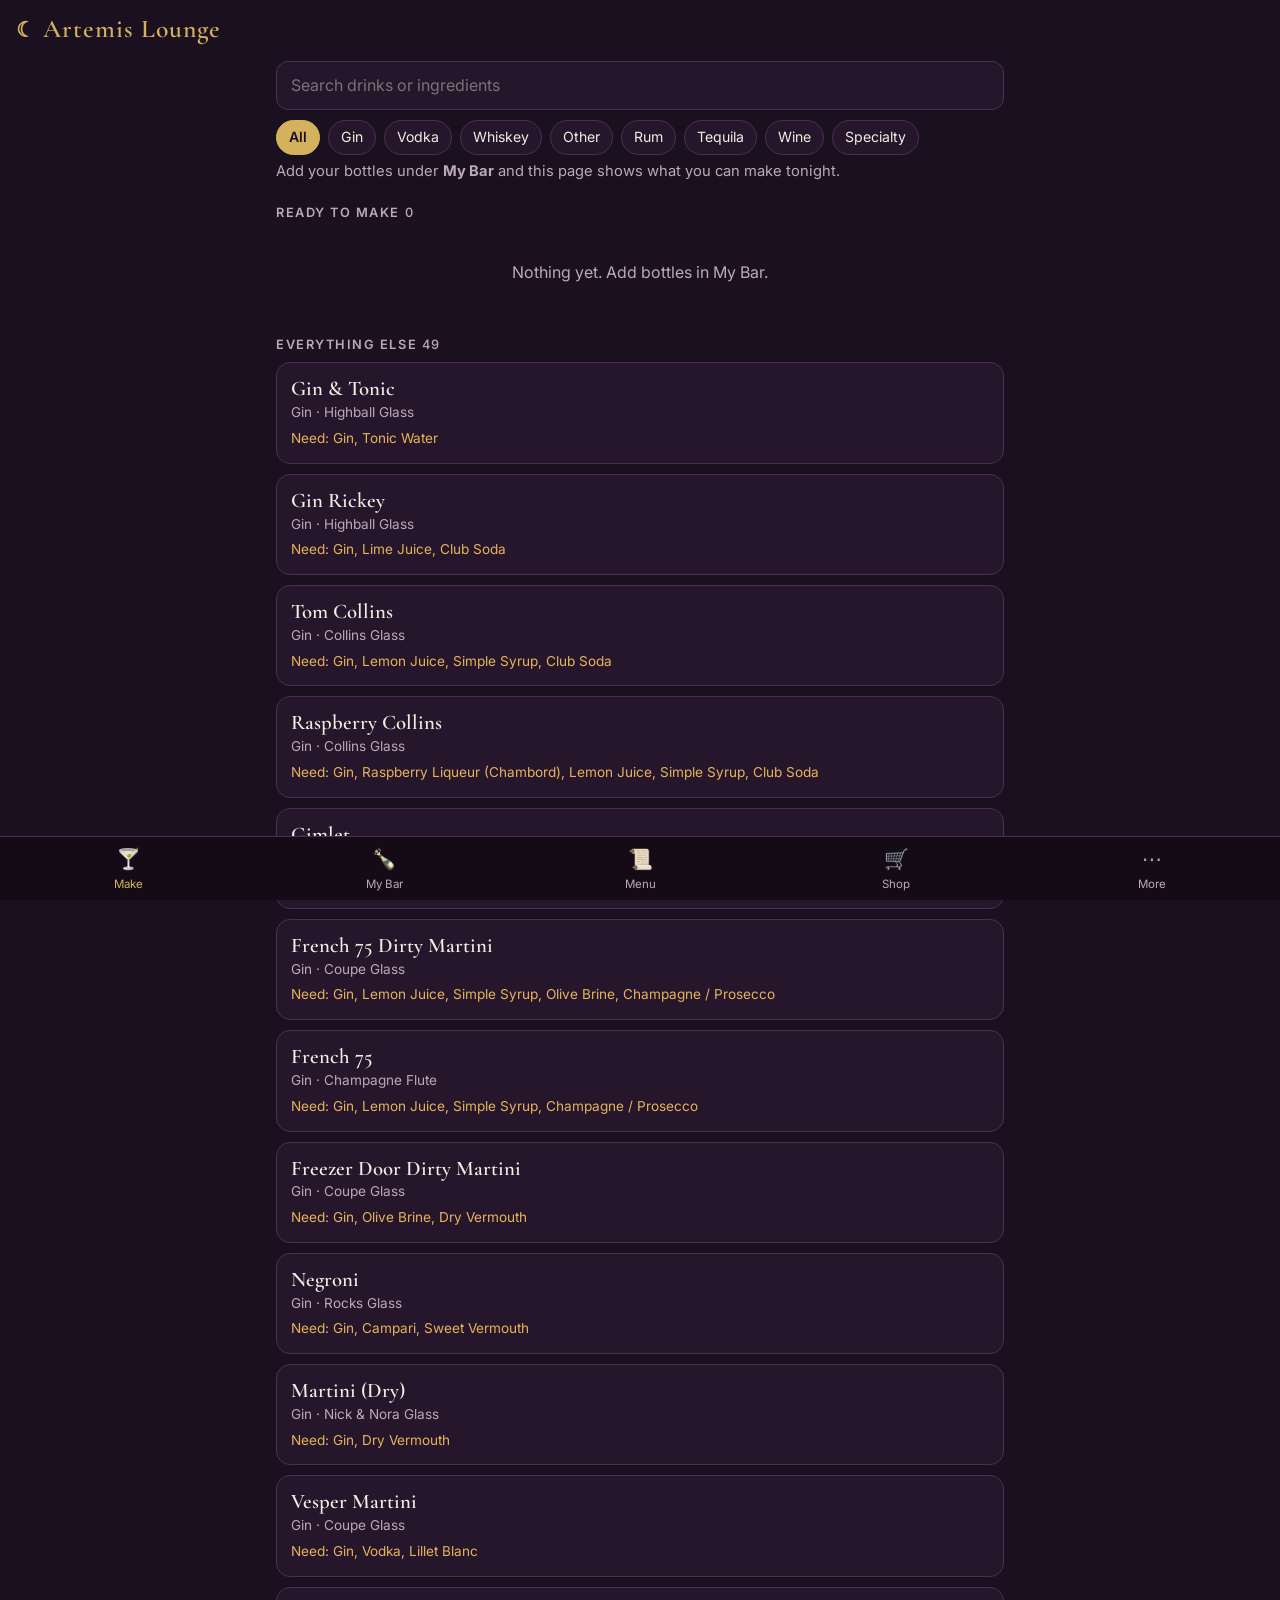
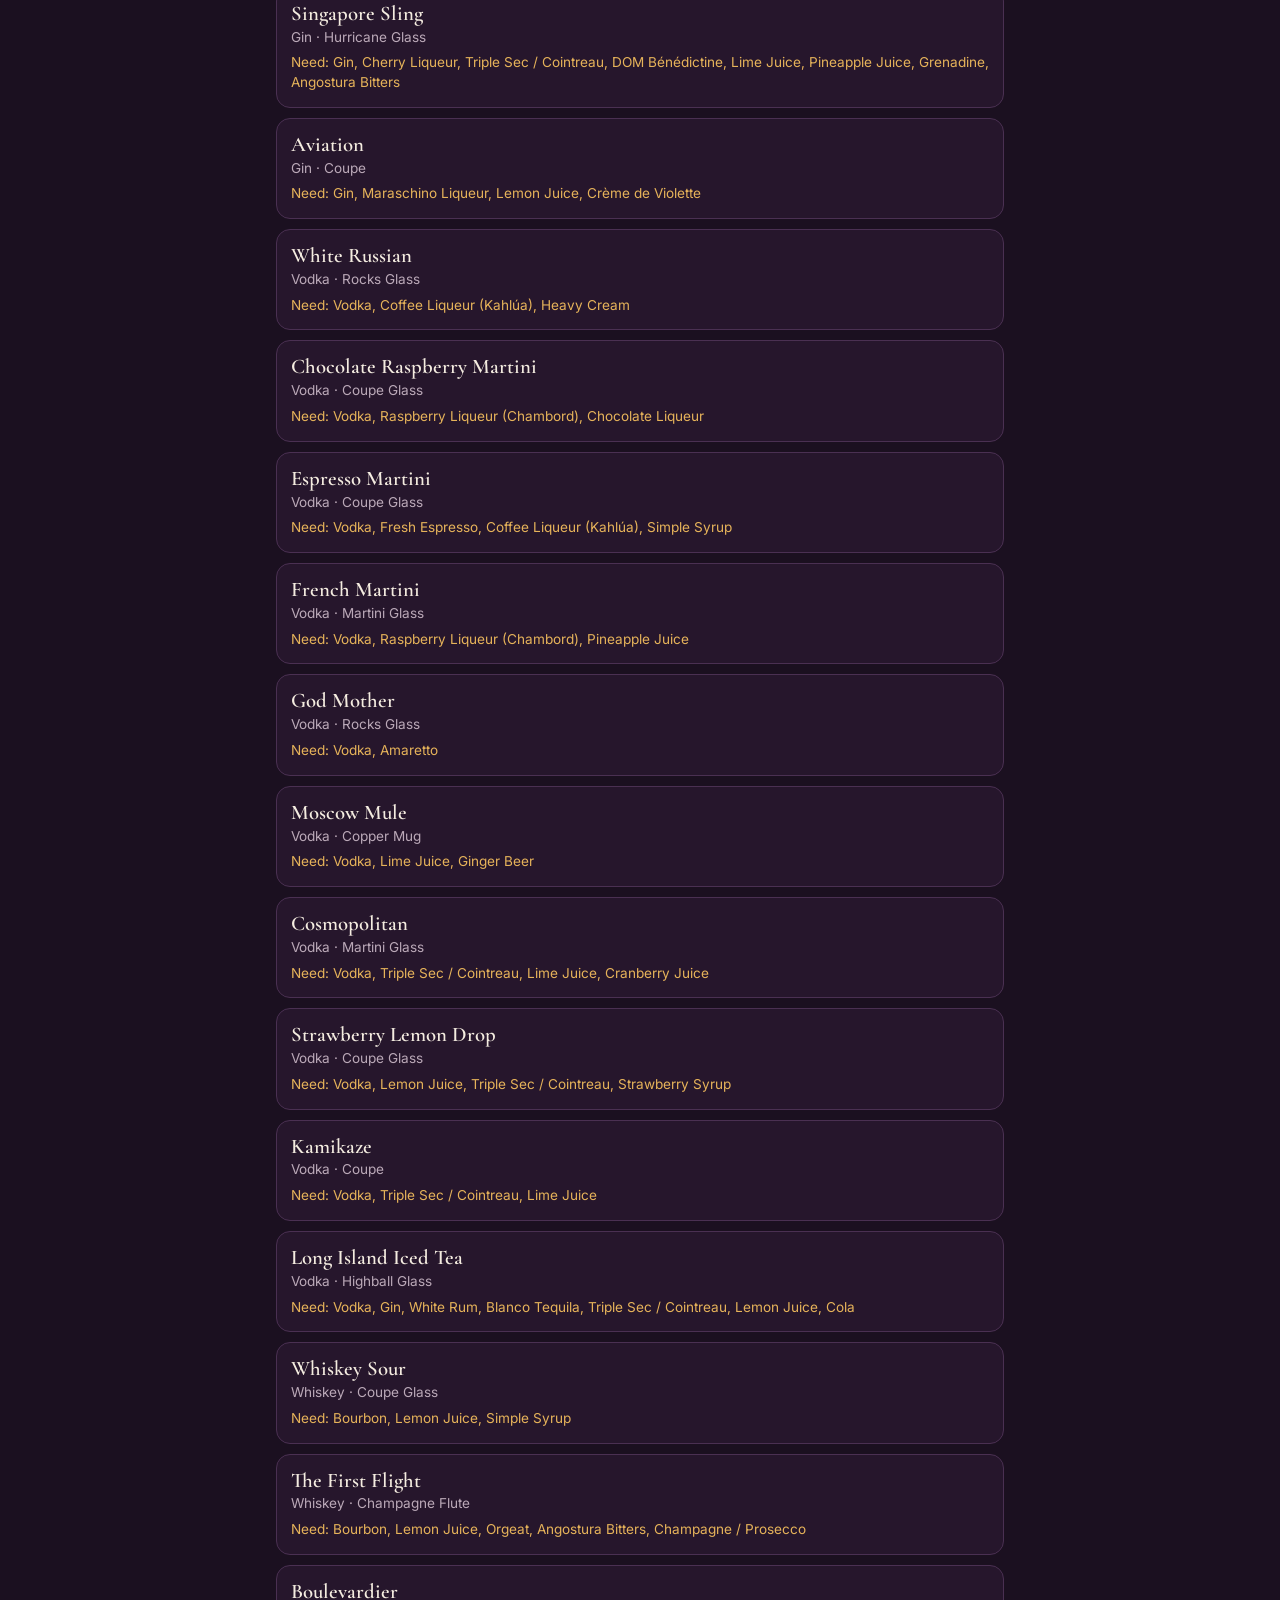
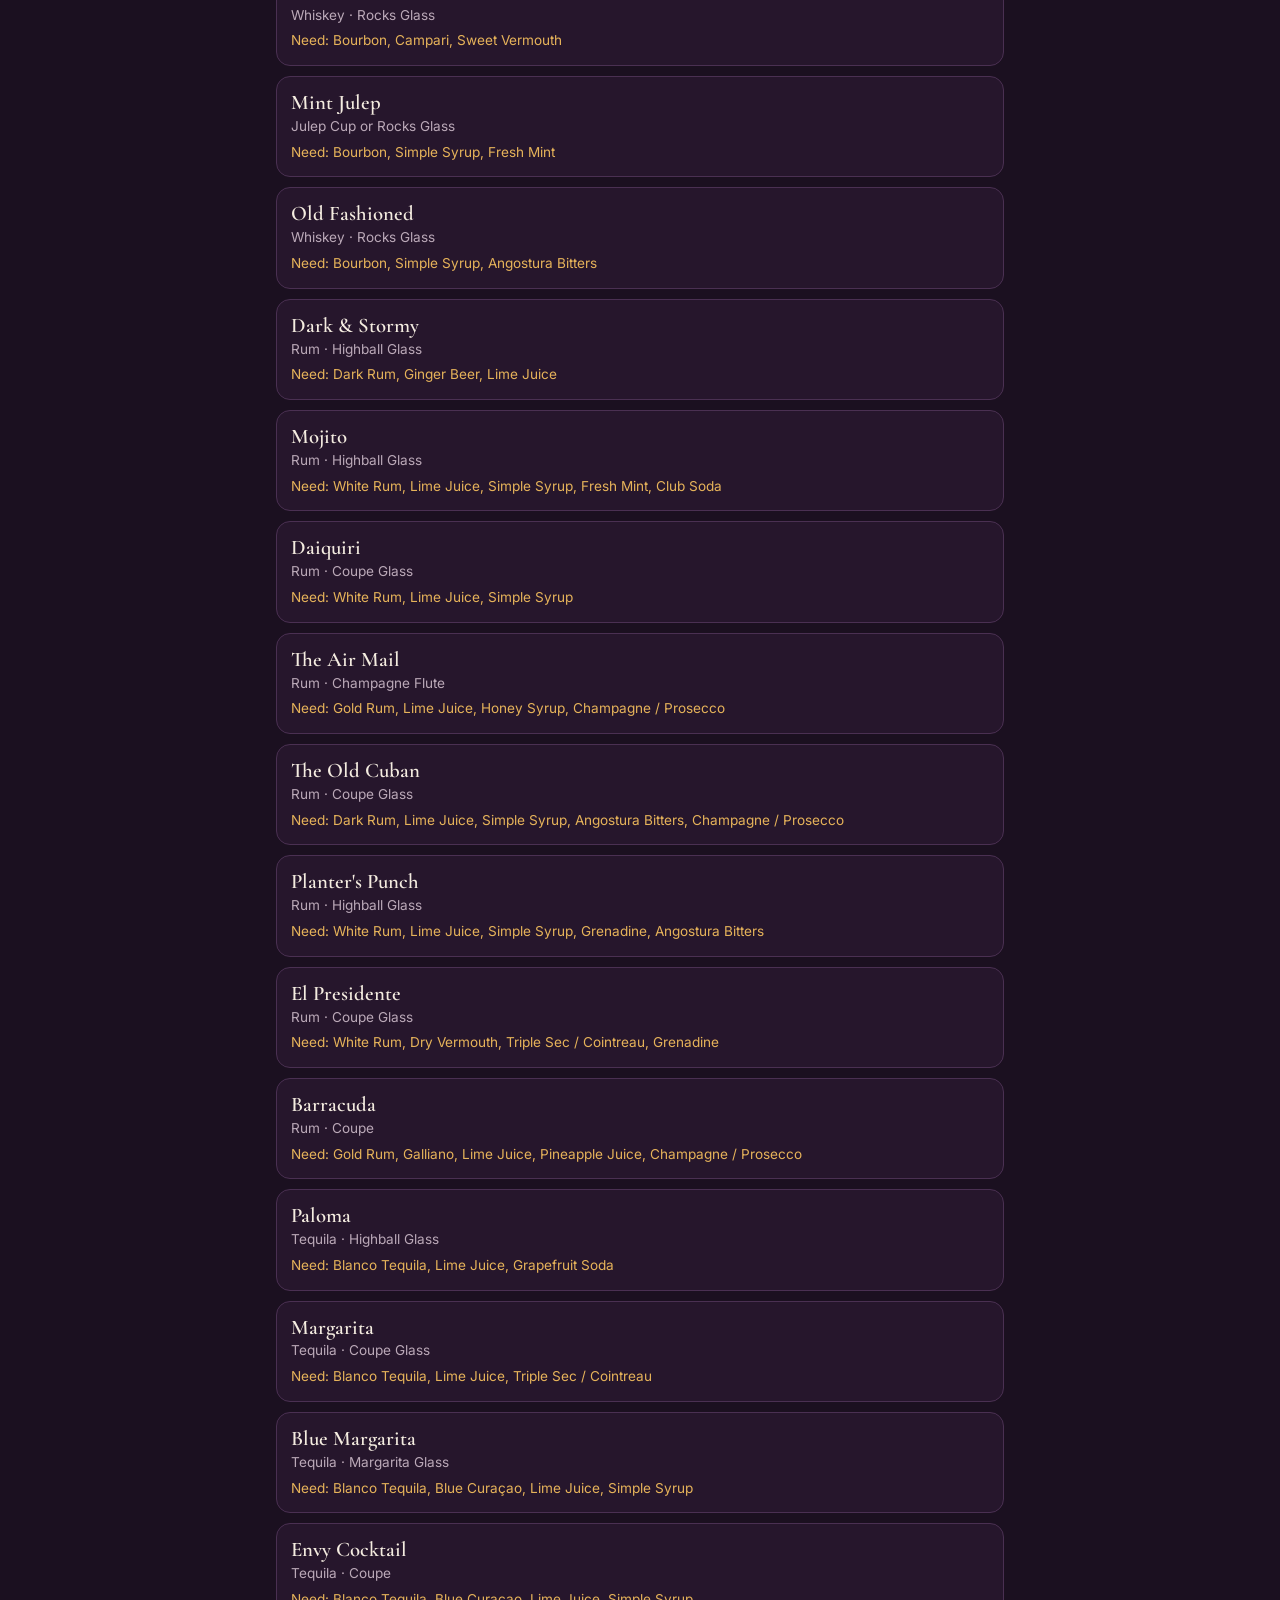
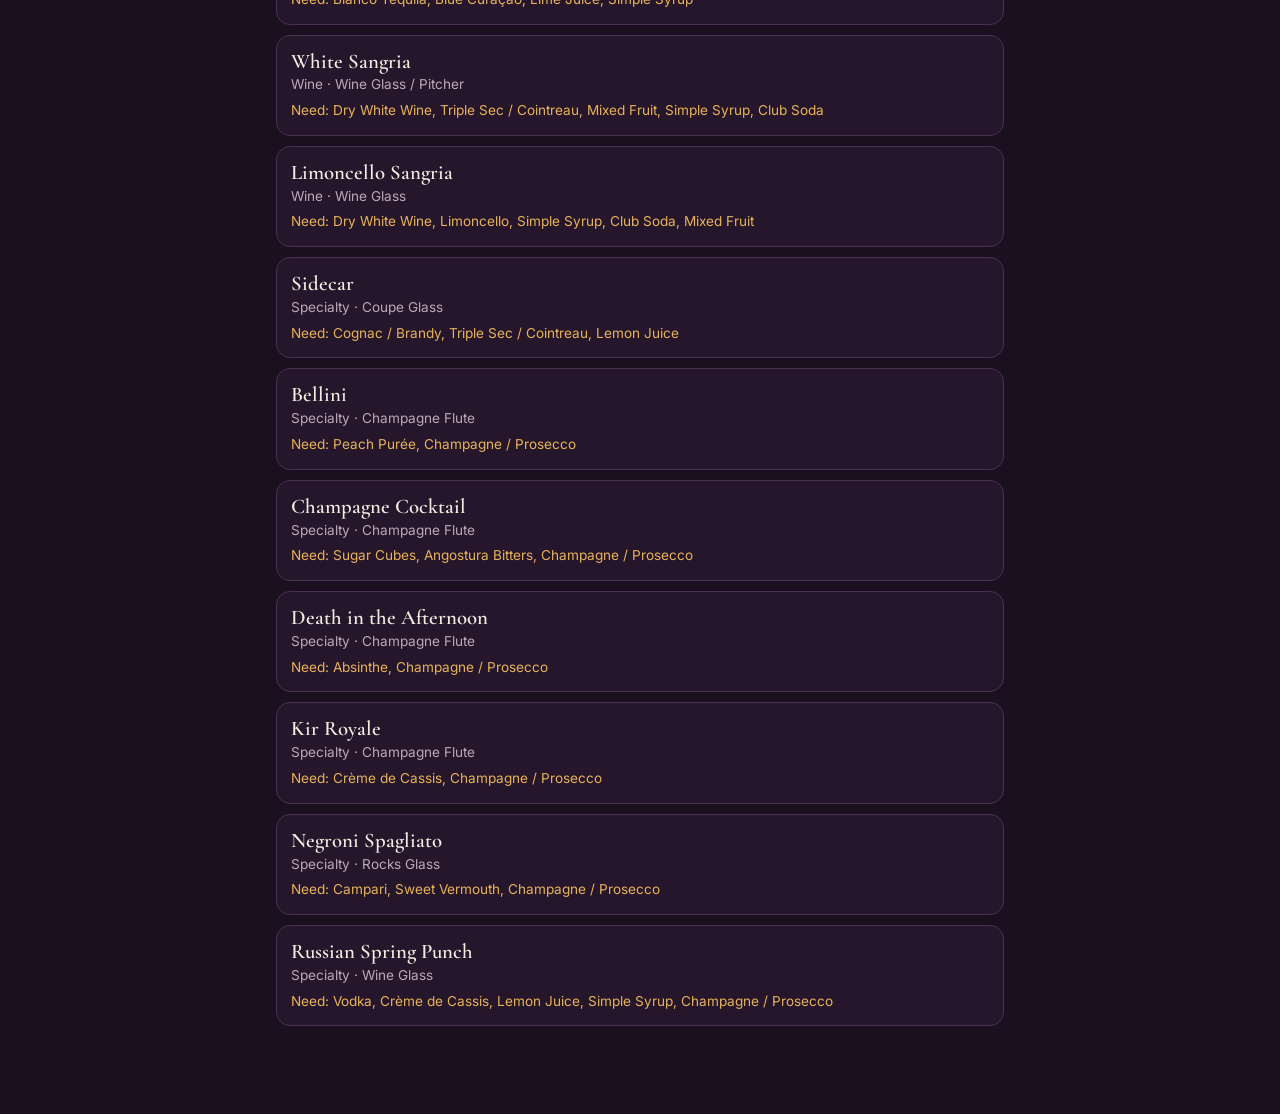
==== index.html @ 1bb8d3d6 "Artemis Lounge phone web app Recipes from what's in stock, bottle inventory with barcode scanning, g" ====
<!doctype html>
<html lang="en">
<head>
<meta charset="utf-8">
<meta name="viewport" content="width=device-width, initial-scale=1, viewport-fit=cover">
<meta name="theme-color" content="#1b1020">
<meta name="description" content="A home bar companion: what you can mix tonight, your bottles, a guest menu and a shopping list.">
<title>Artemis Lounge</title>
<link rel="manifest" href="manifest.webmanifest">
<link rel="icon" href="icons/icon.svg" type="image/svg+xml">
<link rel="apple-touch-icon" href="icons/icon-180.png">
<meta name="apple-mobile-web-app-capable" content="yes">
<meta name="apple-mobile-web-app-status-bar-style" content="black-translucent">
<link rel="preconnect" href="https://fonts.googleapis.com">
<link rel="stylesheet" href="https://fonts.googleapis.com/css2?family=Cormorant+Garamond:wght@500;600;700&family=Inter:wght@400;500;600&display=swap">
<link rel="stylesheet" href="styles.css">
</head>
<body>
<header class="topbar">
  <h1 class="brand"><span class="brand-mark" aria-hidden="true">☾</span> <span id="barName">Artemis Lounge</span></h1>
</header>

<main id="view" tabindex="-1"></main>

<nav class="tabs" aria-label="Sections">
  <button data-tab="make" class="active"><span class="ti" aria-hidden="true">🍸</span>Make</button>
  <button data-tab="bar"><span class="ti" aria-hidden="true">🍾</span>My Bar</button>
  <button data-tab="menu"><span class="ti" aria-hidden="true">📜</span>Menu</button>
  <button data-tab="shop"><span class="ti" aria-hidden="true">🛒</span>Shop</button>
  <button data-tab="more"><span class="ti" aria-hidden="true">⋯</span>More</button>
</nav>

<div id="sheet" class="sheet" hidden>
  <div class="sheet-backdrop" data-close></div>
  <div class="sheet-panel" role="dialog" aria-modal="true">
    <button class="sheet-close" data-close aria-label="Close">✕</button>
    <div id="sheetBody"></div>
  </div>
</div>

<div id="toast" class="toast" role="status" aria-live="polite"></div>
<div id="printArea" class="print-only"></div>

<script src="data.js"></script>
<script src="barcodes.js"></script>
<script src="app.js"></script>
</body>
</html>
---- styles.css ----
:root {
  --bg: #1b1020;
  --panel: #26162c;
  --panel-2: #311d38;
  --line: #4a3052;
  --text: #f4ece0;
  --muted: #bba9b8;
  --gold: #d4b25c;
  --gold-dim: #9c8143;
  --green: #7fc79a;
  --amber: #e6b35a;
  --red: #e07a7a;
  --serif: "Cormorant Garamond", Georgia, serif;
  --sans: "Inter", -apple-system, system-ui, sans-serif;
  --radius: 14px;
  --tabs-h: 64px;
}
* { box-sizing: border-box; }
html, body { margin: 0; background: var(--bg); color: var(--text); font-family: var(--sans); font-size: 16px; line-height: 1.45; }
body { padding-bottom: calc(var(--tabs-h) + env(safe-area-inset-bottom)); -webkit-tap-highlight-color: transparent; }
button, input, select, textarea { font: inherit; color: inherit; }
a { color: var(--gold); }

.topbar { position: sticky; top: 0; z-index: 5; padding: calc(10px + env(safe-area-inset-top)) 16px 10px; background: linear-gradient(var(--bg) 70%, transparent); }
.brand { margin: 0; font-family: var(--serif); font-weight: 600; font-size: 1.6rem; letter-spacing: .04em; color: var(--gold); }
.brand-mark { font-size: 1.3rem; }

main { padding: 4px 16px 24px; max-width: 760px; margin: 0 auto; outline: none; }
h2 { font-family: var(--serif); font-size: 1.55rem; font-weight: 600; margin: 18px 0 8px; color: var(--gold); }
h3 { font-size: .8rem; text-transform: uppercase; letter-spacing: .12em; color: var(--muted); margin: 22px 0 8px; font-weight: 600; }
p.hint { color: var(--muted); margin: 4px 0 12px; font-size: .92rem; }

.tabs { position: fixed; bottom: 0; left: 0; right: 0; z-index: 10; display: flex; height: calc(var(--tabs-h) + env(safe-area-inset-bottom)); padding-bottom: env(safe-area-inset-bottom); background: #140b17; border-top: 1px solid var(--line); }
.tabs button { flex: 1; background: none; border: 0; display: flex; flex-direction: column; align-items: center; justify-content: center; gap: 2px; font-size: .72rem; color: var(--muted); cursor: pointer; }
.tabs button .ti { font-size: 1.25rem; filter: grayscale(.6); }
.tabs button.active { color: var(--gold); }
.tabs button.active .ti { filter: none; }

.search { width: 100%; padding: 12px 14px; border-radius: 12px; border: 1px solid var(--line); background: var(--panel); font-size: 1rem; }
.chips { display: flex; gap: 8px; overflow-x: auto; padding: 10px 0 2px; scrollbar-width: none; }
.chips::-webkit-scrollbar { display: none; }
.chip { flex: none; border: 1px solid var(--line); background: var(--panel); border-radius: 999px; padding: 6px 12px; font-size: .88rem; cursor: pointer; }
.chip.on { background: var(--gold); color: #1b1020; border-color: var(--gold); font-weight: 600; }

.list { display: grid; gap: 10px; }
.card { background: var(--panel); border: 1px solid var(--line); border-radius: var(--radius); padding: 14px; display: block; width: 100%; text-align: left; cursor: pointer; }
.card:active { background: var(--panel-2); }
.card .title { font-family: var(--serif); font-size: 1.3rem; font-weight: 600; line-height: 1.15; }
.card .sub { color: var(--muted); font-size: .85rem; margin-top: 2px; }
.card .miss { color: var(--amber); font-size: .85rem; margin-top: 6px; }
.card .swap { color: var(--muted); font-size: .82rem; margin-top: 6px; font-style: italic; }
.row { display: flex; align-items: center; gap: 10px; }
.grow { flex: 1; min-width: 0; }
.count { color: var(--muted); font-weight: 500; }

.btn { display: inline-flex; align-items: center; justify-content: center; gap: 6px; border: 1px solid var(--gold-dim); background: transparent; color: var(--gold); border-radius: 12px; padding: 11px 16px; font-weight: 600; cursor: pointer; min-height: 44px; }
.btn.primary { background: var(--gold); color: #1b1020; border-color: var(--gold); }
.btn.small { padding: 6px 10px; min-height: 34px; font-size: .88rem; }
.btn.danger { color: var(--red); border-color: var(--red); }
.btn.block { width: 100%; }
.btn-row { display: flex; flex-wrap: wrap; gap: 10px; margin: 12px 0; }
.btn-row .btn { flex: 1 1 140px; }

/* Bottles */
.bottle { background: var(--panel); border: 1px solid var(--line); border-radius: var(--radius); padding: 12px 14px; }
.bottle .name { font-weight: 600; }
.bottle .meta { color: var(--muted); font-size: .82rem; }
.bottle .meta .warn { color: var(--amber); }
.levels { display: flex; margin-top: 10px; border: 1px solid var(--line); border-radius: 10px; overflow: hidden; }
.levels button { flex: 1; border: 0; background: transparent; padding: 8px 0; font-size: .88rem; cursor: pointer; color: var(--muted); }
.levels button + button { border-left: 1px solid var(--line); }
.levels button.on.full { background: #2f4a3a; color: var(--green); font-weight: 600; }
.levels button.on.half { background: #4a3f26; color: var(--amber); font-weight: 600; }
.levels button.on.low  { background: #4f2a2e; color: var(--red); font-weight: 600; }
.levels button.on.out  { background: #3a3a3a; color: #ddd; font-weight: 600; }

/* Recipe detail */
.recipe h2 { font-size: 2rem; margin-top: 4px; line-height: 1.1; }
.recipe .facts { color: var(--muted); font-size: .92rem; }
.ings { list-style: none; padding: 0; margin: 8px 0; }
.ings li { display: flex; gap: 12px; padding: 10px 0; border-bottom: 1px solid var(--line); font-size: 1.12rem; }
.ings .amt { flex: 0 0 5.5em; color: var(--gold); font-weight: 600; }
.ings .ok::after { content: "✓"; color: var(--green); margin-left: auto; }
.ings .no::after { content: "need"; color: var(--amber); font-size: .78rem; margin-left: auto; align-self: center; }
.ings .sub-note { display: block; color: var(--muted); font-size: .85rem; }
.steps { font-size: 1.15rem; line-height: 1.55; }
.big-text .ings li, .big-text .steps { font-size: 1.35rem; }

/* Sheet */
.sheet { position: fixed; inset: 0; z-index: 20; }
.sheet-backdrop { position: absolute; inset: 0; background: rgba(0,0,0,.55); }
.sheet-panel { position: absolute; left: 0; right: 0; bottom: 0; max-height: 92vh; overflow-y: auto; background: var(--bg); border-top: 1px solid var(--gold-dim); border-radius: 20px 20px 0 0; padding: 18px 16px calc(24px + env(safe-area-inset-bottom)); max-width: 760px; margin: 0 auto; }
.sheet-close { position: sticky; top: 0; float: right; background: var(--panel); border: 1px solid var(--line); border-radius: 999px; width: 36px; height: 36px; cursor: pointer; z-index: 2; }

label.field { display: block; margin: 12px 0; font-size: .88rem; color: var(--muted); }
label.field input, label.field select, label.field textarea { display: block; width: 100%; margin-top: 4px; padding: 11px 12px; border-radius: 10px; border: 1px solid var(--line); background: var(--panel); font-size: 1rem; color: var(--text); }
textarea { min-height: 90px; }

.scanbox { position: relative; border-radius: var(--radius); overflow: hidden; background: #000; aspect-ratio: 4/3; }
.scanbox video { width: 100%; height: 100%; object-fit: cover; }
.scanbox .aim { position: absolute; left: 10%; right: 10%; top: 40%; height: 20%; border: 2px solid var(--gold); border-radius: 10px; box-shadow: 0 0 0 999px rgba(0,0,0,.35); }

.toast { position: fixed; left: 50%; bottom: calc(var(--tabs-h) + 16px + env(safe-area-inset-bottom)); transform: translateX(-50%); background: var(--gold); color: #1b1020; padding: 10px 16px; border-radius: 999px; font-weight: 600; opacity: 0; pointer-events: none; transition: opacity .2s; z-index: 30; max-width: 90vw; text-align: center; }
.toast.show { opacity: 1; }

.empty { text-align: center; color: var(--muted); padding: 30px 10px; }
.check { display: flex; gap: 12px; align-items: center; padding: 12px 0; border-bottom: 1px solid var(--line); }
.check input { width: 22px; height: 22px; accent-color: var(--gold); }
.check.done .grow { text-decoration: line-through; color: var(--muted); }
.qr { background: #fff; padding: 12px; border-radius: 12px; display: inline-block; }
.qr img, .qr canvas { display: block; }
.menu-item { border-bottom: 1px solid var(--line); padding: 12px 0; }
.menu-item textarea { min-height: 60px; }
.pill { display: inline-block; font-size: .72rem; padding: 2px 8px; border-radius: 999px; border: 1px solid var(--line); color: var(--muted); margin-left: 6px; vertical-align: middle; }

.print-only { display: none; }
@media print {
  body { background: #fff; color: #222; padding: 0; }
  .topbar, main, .tabs, .sheet, .toast { display: none !important; }
  .print-only { display: block; }
}
/* Printed menu */
.pmenu { font-family: var(--serif); color: #222; text-align: center; padding: 30px 40px; }
.pmenu h1 { font-size: 34pt; font-weight: 600; letter-spacing: .08em; margin: 0; }
.pmenu .orn { font-size: 16pt; color: #9c8143; margin: 6px 0 22px; }
.pmenu .drink { margin: 0 auto 18px; max-width: 520px; page-break-inside: avoid; }
.pmenu .drink b { font-size: 18pt; font-weight: 600; display: block; }
.pmenu .drink span { font-family: var(--sans); font-size: 10.5pt; color: #555; }
.pmenu .foot { margin-top: 26px; font-family: var(--sans); font-size: 9pt; color: #666; }
.pmenu .foot img, .pmenu .foot canvas { margin: 8px auto 0; }
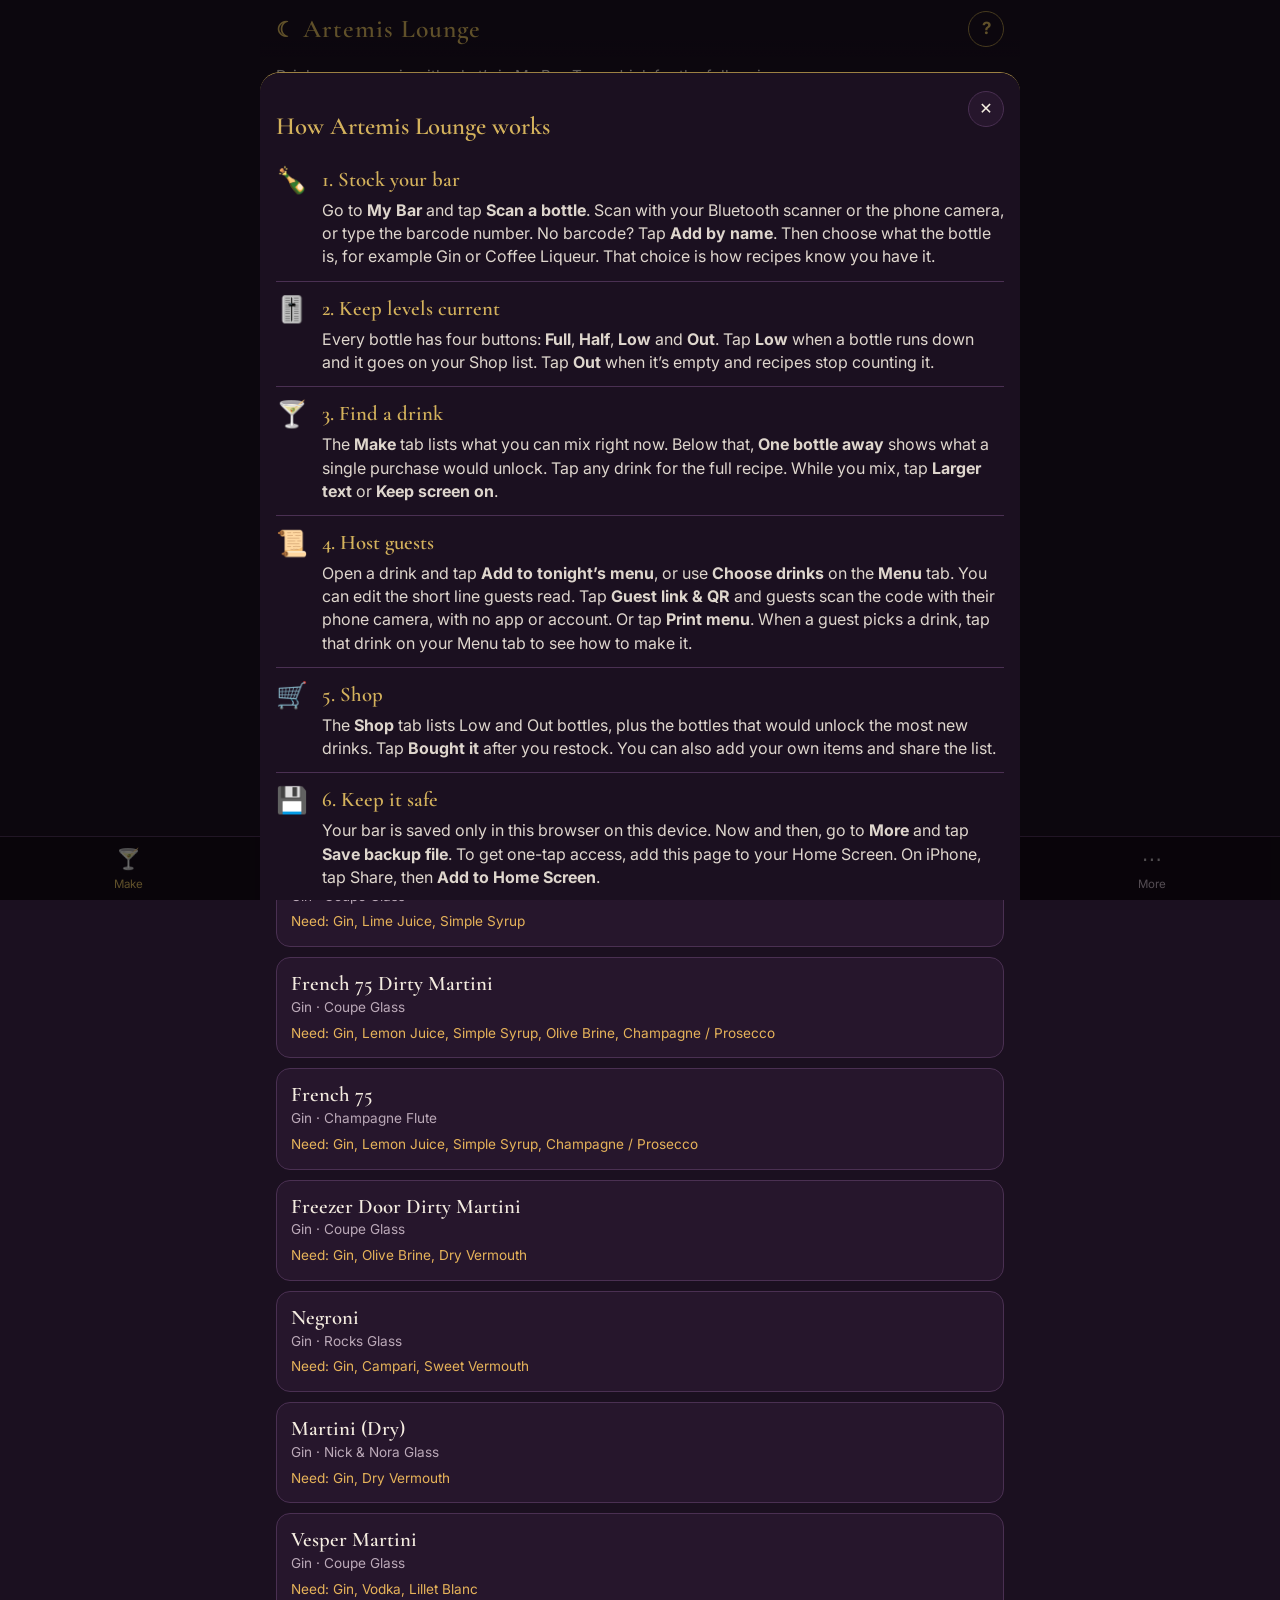
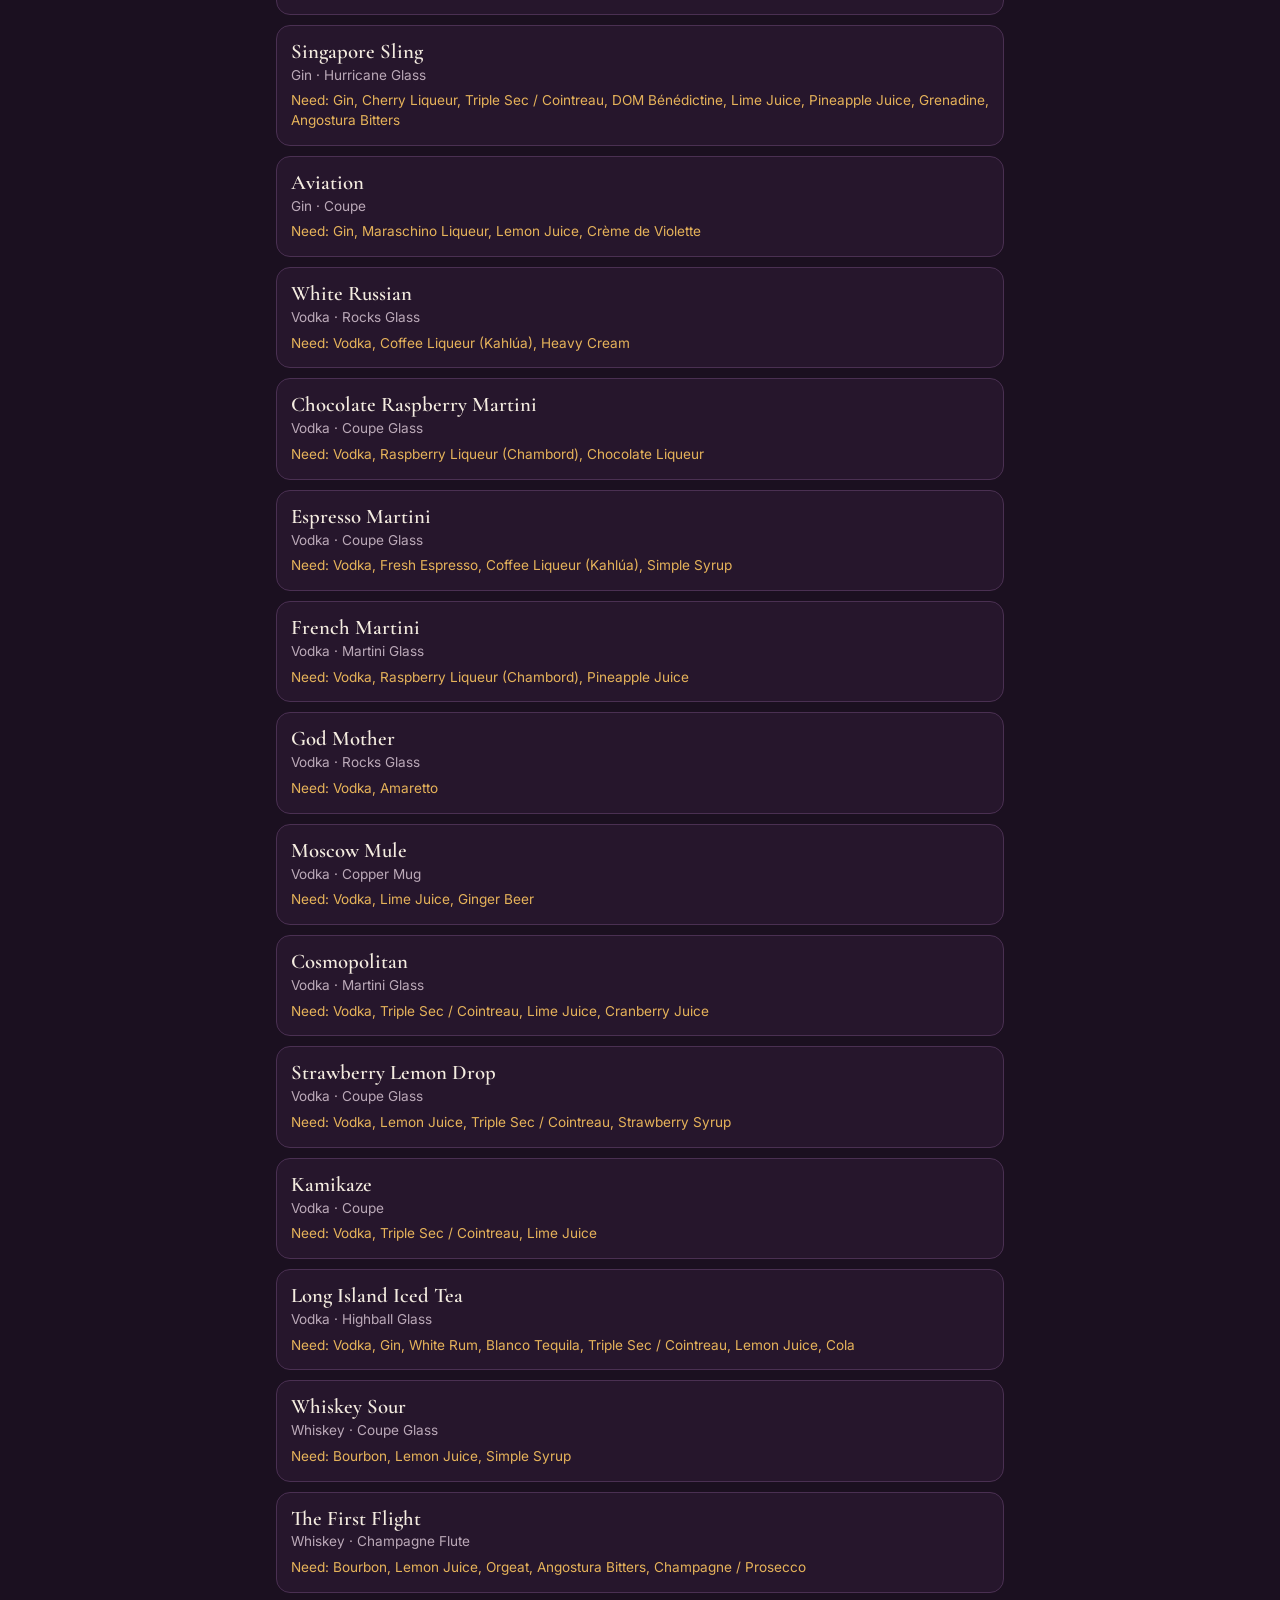
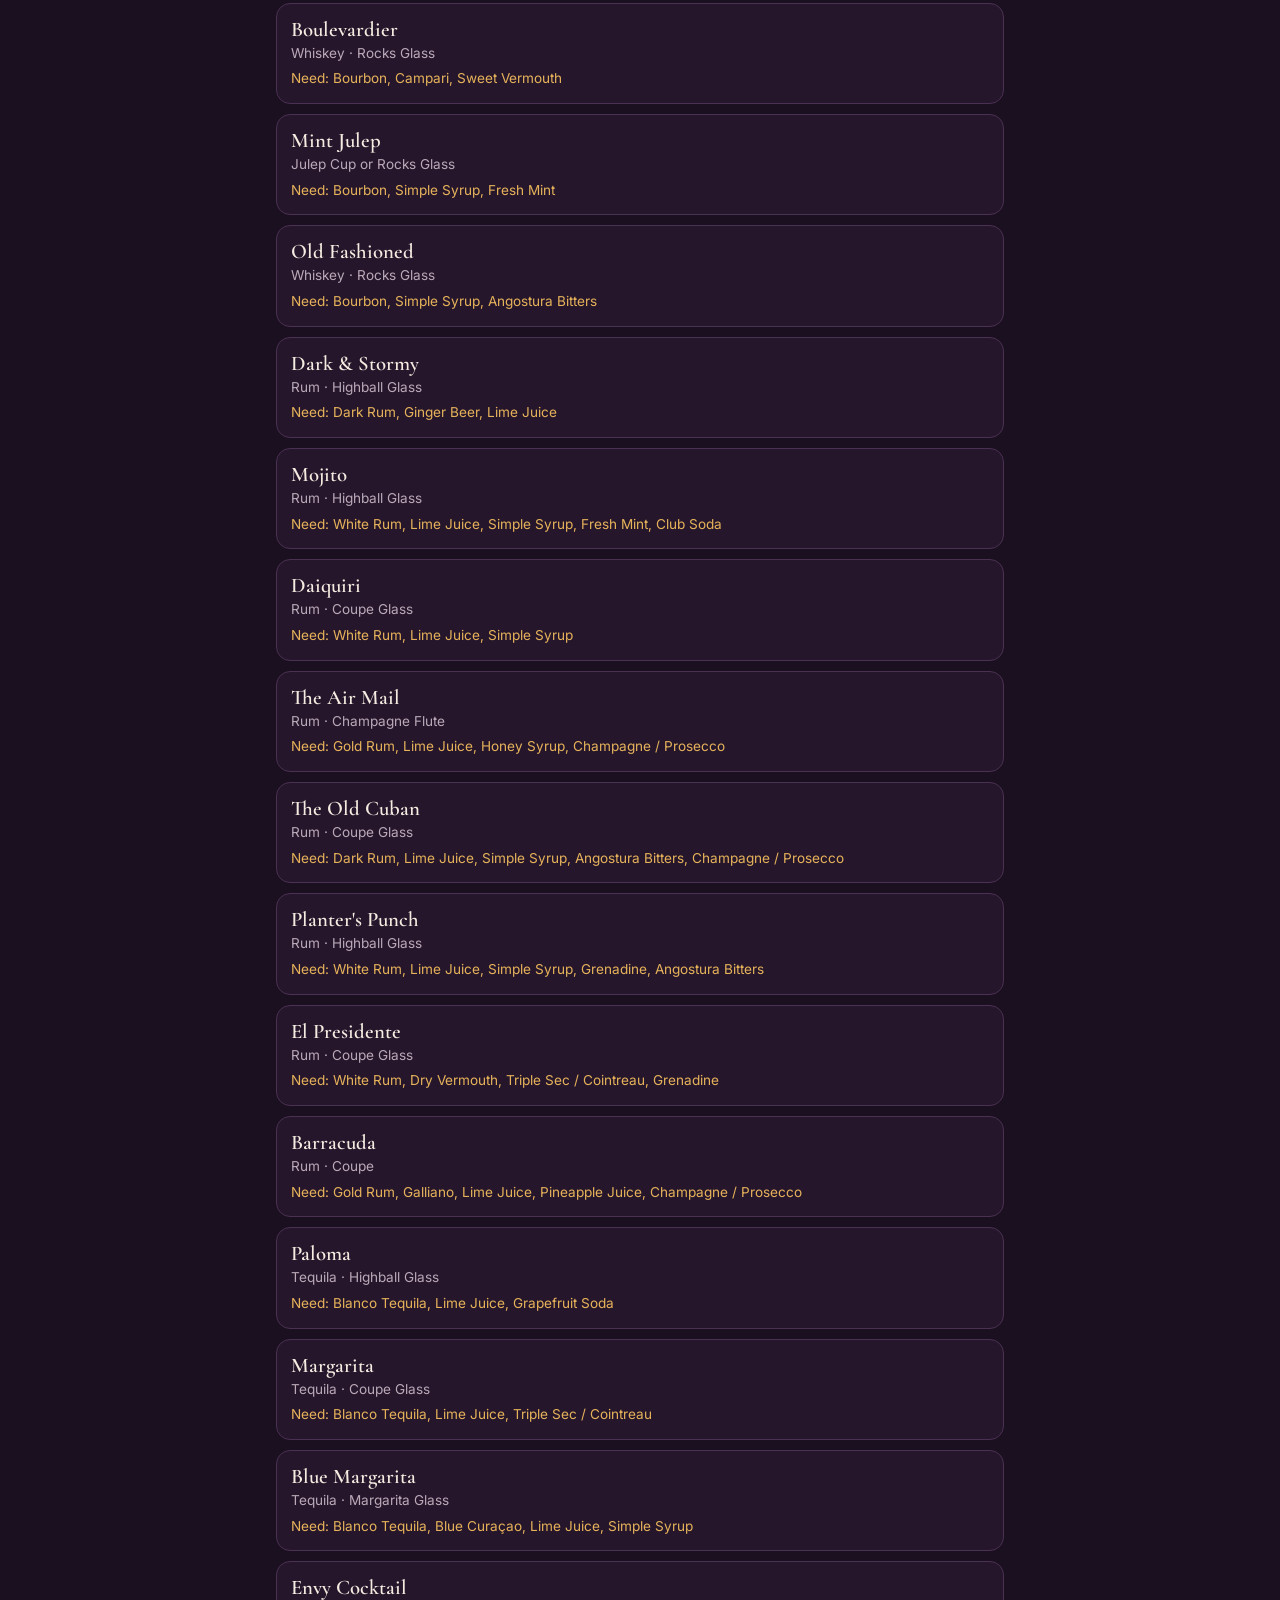
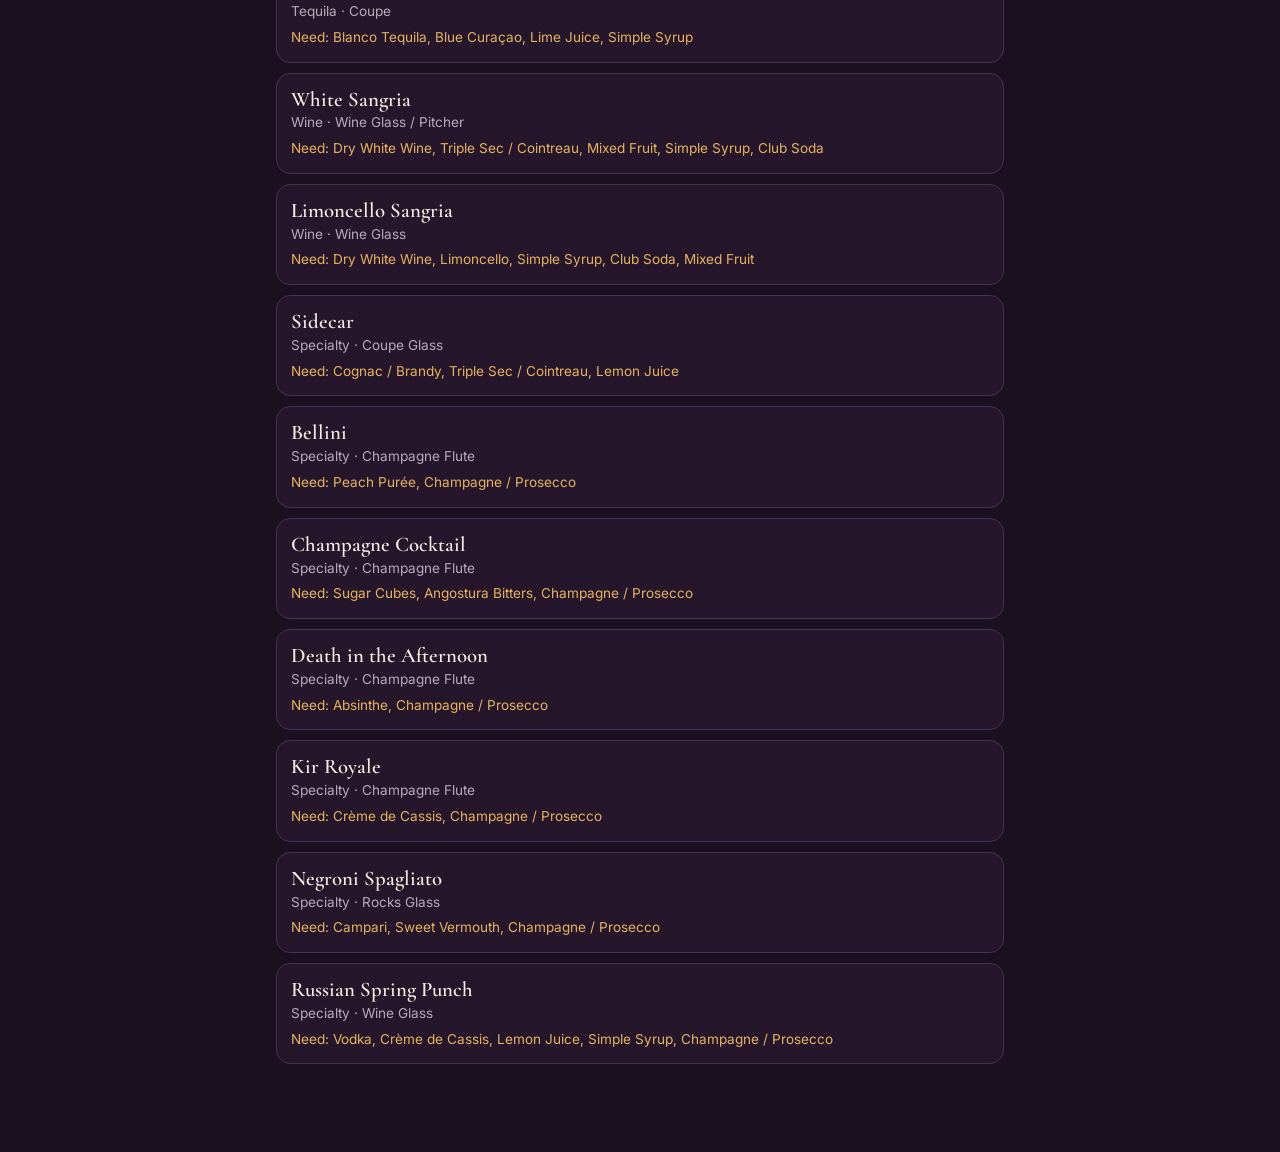
==== commit f356f58a: "Add a how-to guide, help button and plain instructions on every tab Co-Authored-By: Claude Opus 5.5 " ====
--- a/index.html
+++ b/index.html
@@ -18,6 +18,7 @@
 <body>
 <header class="topbar">
   <h1 class="brand"><span class="brand-mark" aria-hidden="true">☾</span> <span id="barName">Artemis Lounge</span></h1>
+  <button id="helpBtn" class="help-btn" aria-label="How to use Artemis Lounge">?</button>
 </header>
 
 <main id="view" tabindex="-1"></main>
--- a/styles.css
+++ b/styles.css
@@ -128,3 +128,15 @@
 .pmenu .drink span { font-family: var(--sans); font-size: 10.5pt; color: #555; }
 .pmenu .foot { margin-top: 26px; font-family: var(--sans); font-size: 9pt; color: #666; }
 .pmenu .foot img, .pmenu .foot canvas { margin: 8px auto 0; }
+
+/* Help and guide */
+.topbar { display: flex; align-items: center; justify-content: space-between; gap: 10px; }
+.help-btn { flex: none; width: 36px; height: 36px; border-radius: 999px; border: 1px solid var(--gold-dim); background: transparent; color: var(--gold); font-weight: 700; font-size: 1.05rem; cursor: pointer; }
+p.intro { color: var(--text); opacity: .85; margin: 4px 0 12px; font-size: .95rem; }
+.steps-list { margin: 6px 0 14px; padding-left: 1.3em; color: var(--text); opacity: .9; }
+.steps-list li { margin: 4px 0; }
+.guide-step { display: flex; gap: 14px; padding: 12px 0; border-bottom: 1px solid var(--line); }
+.guide-icon { font-size: 1.6rem; line-height: 1; padding-top: 2px; }
+.guide-title { font-family: var(--serif); font-size: 1.3rem; font-weight: 600; color: var(--gold); }
+.guide-step p { margin: 4px 0 0; color: var(--text); opacity: .9; }
+.topbar { max-width: 760px; margin: 0 auto; }
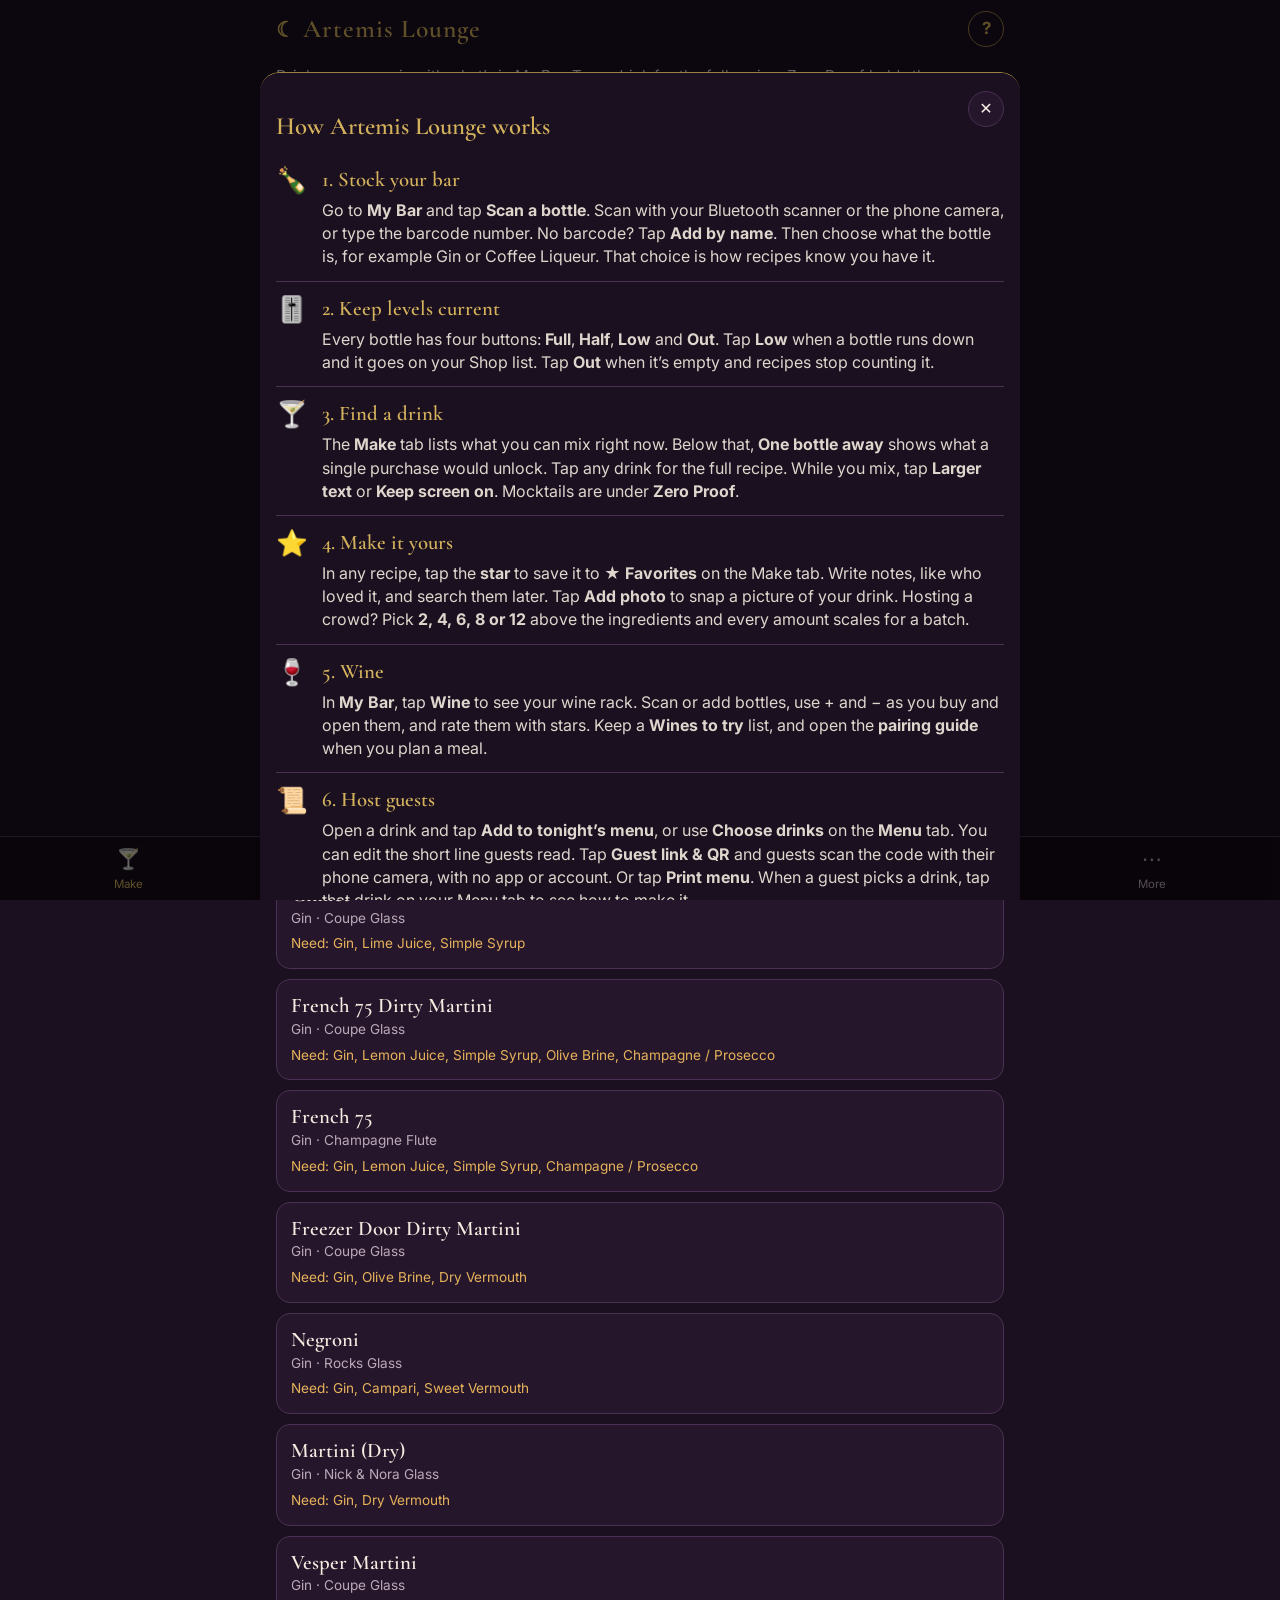
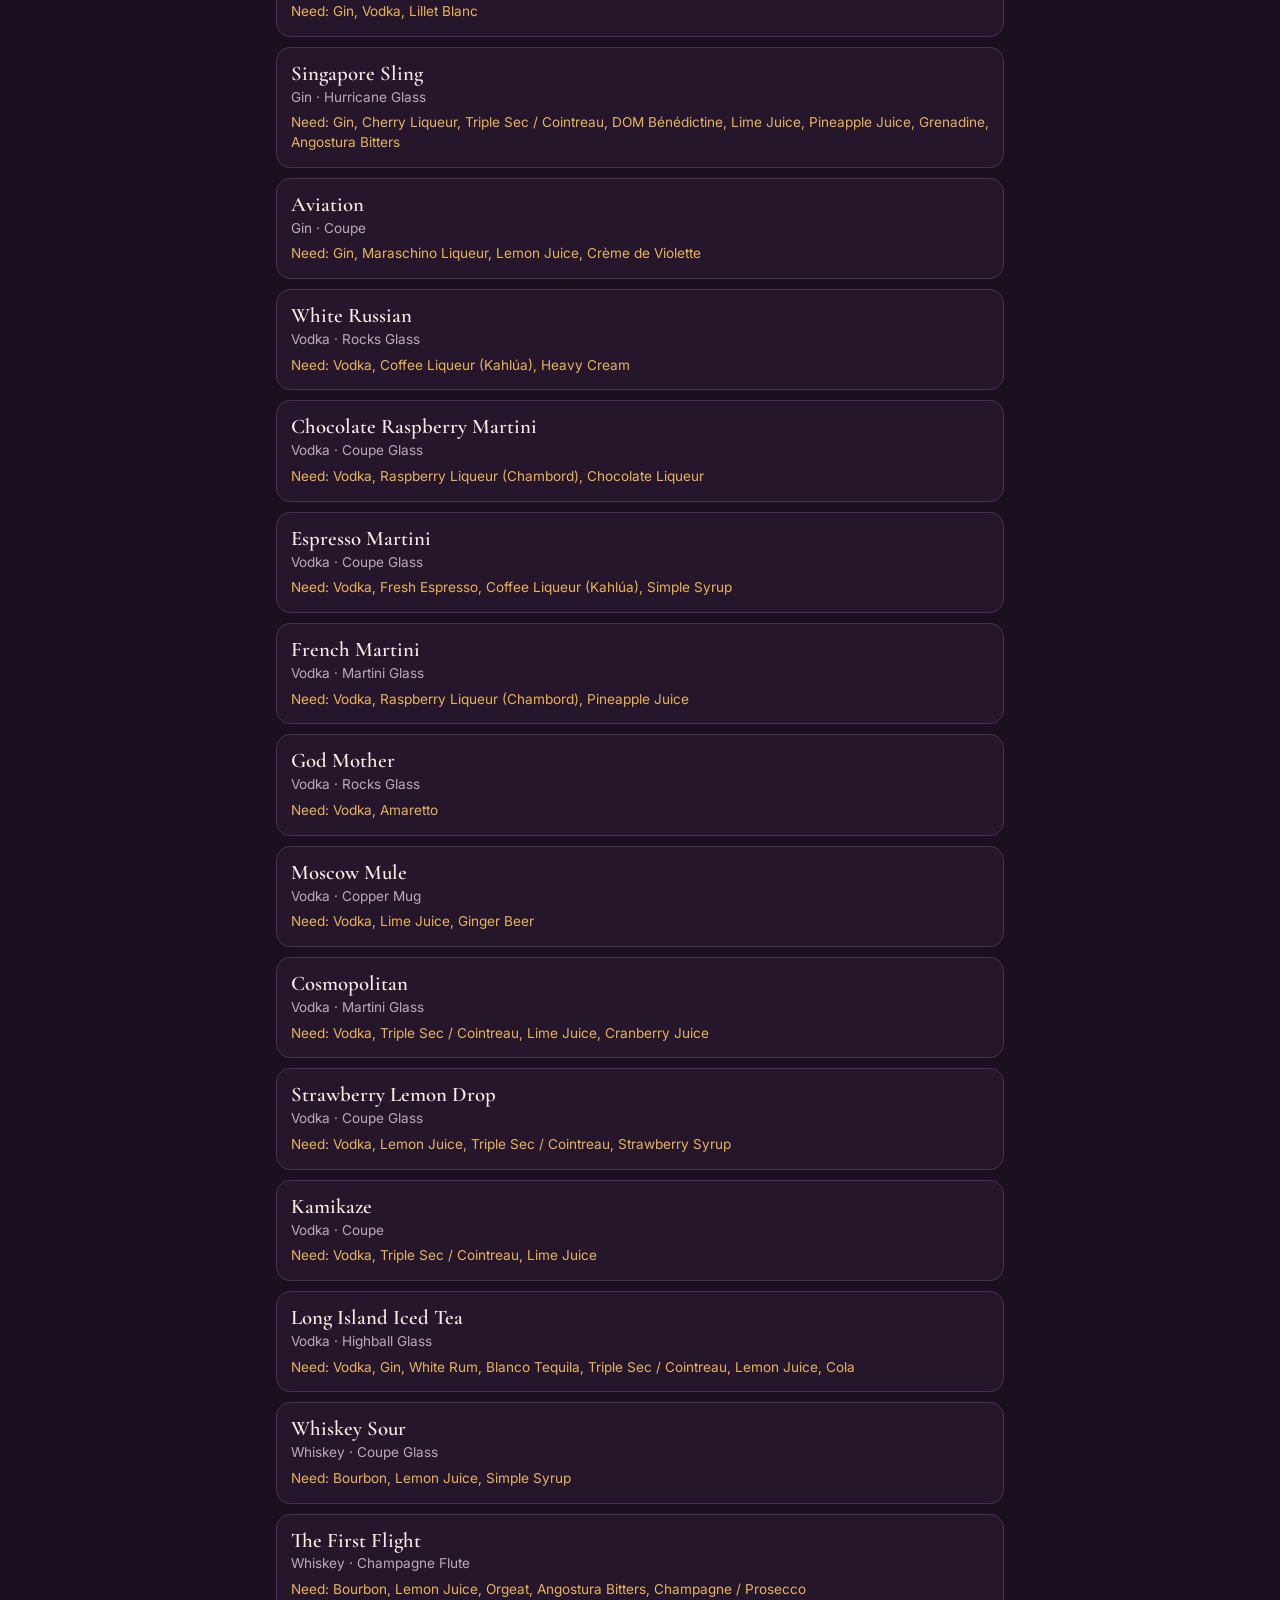
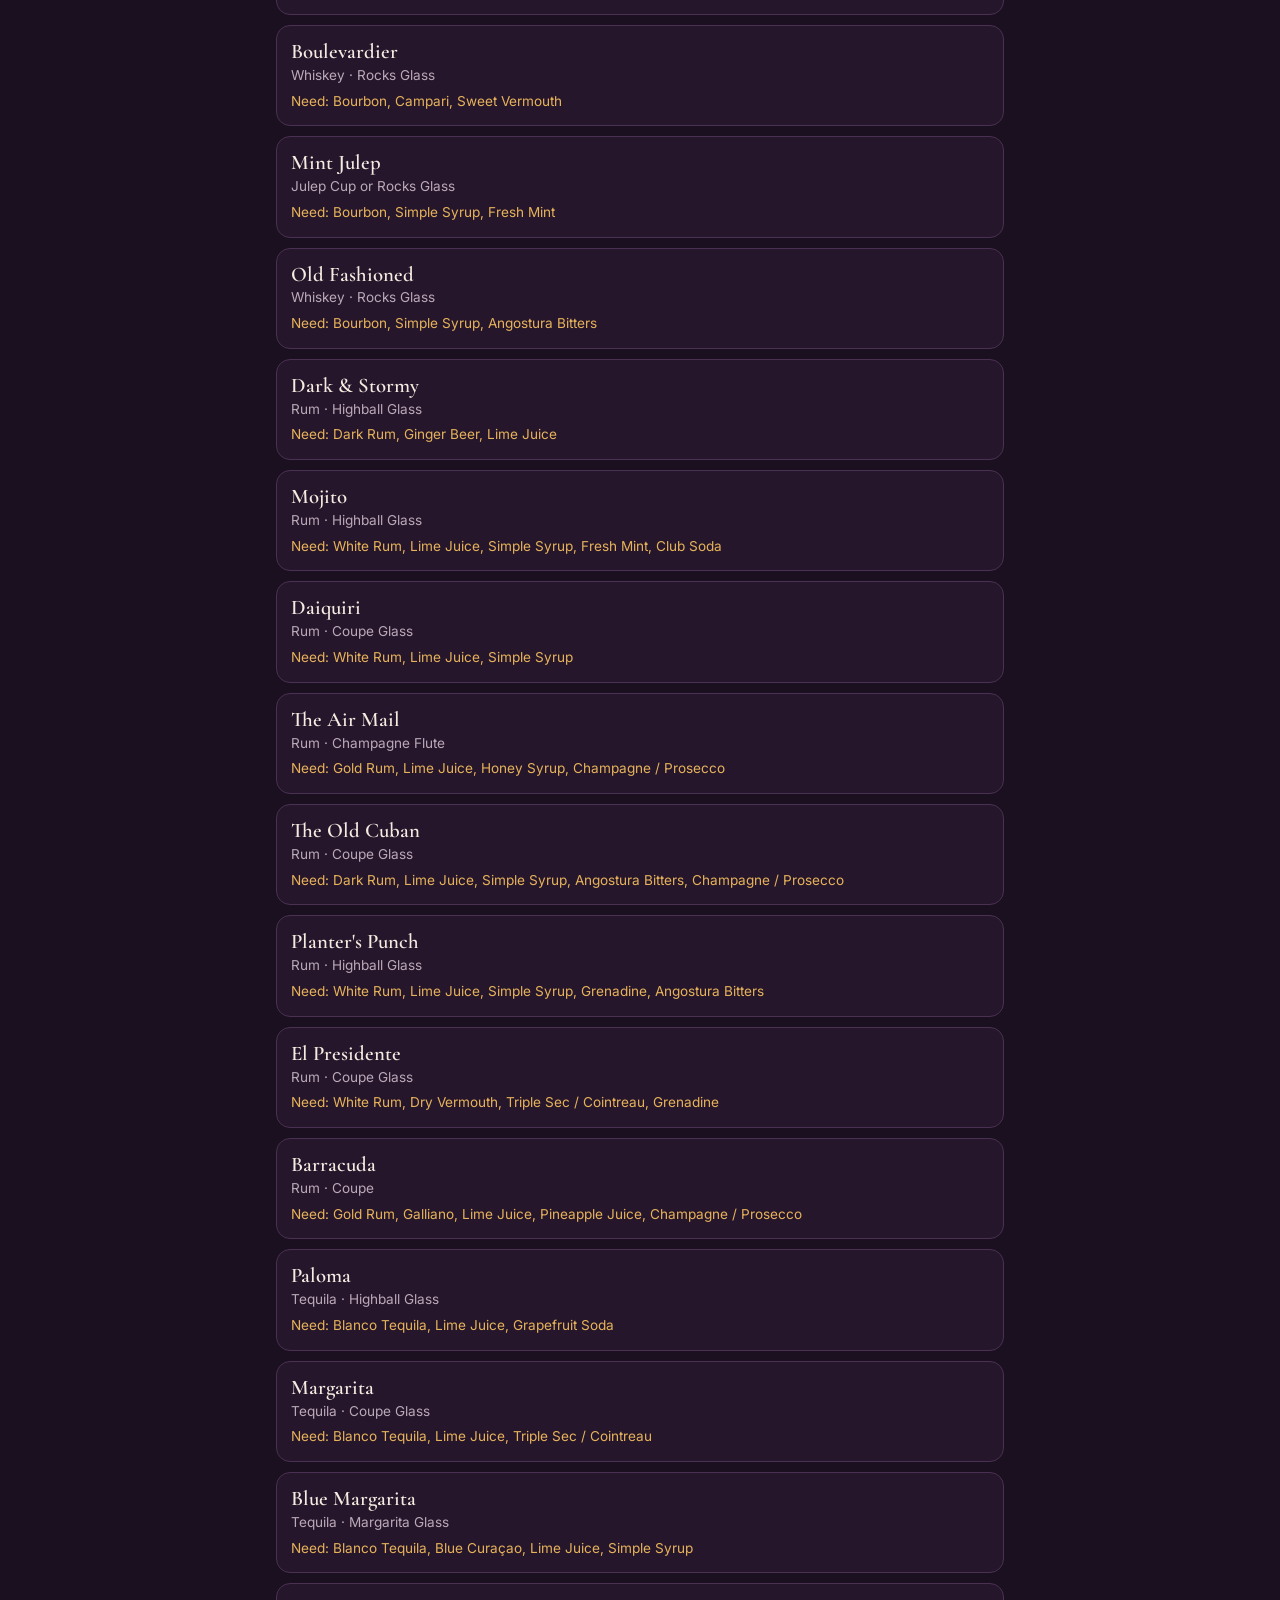
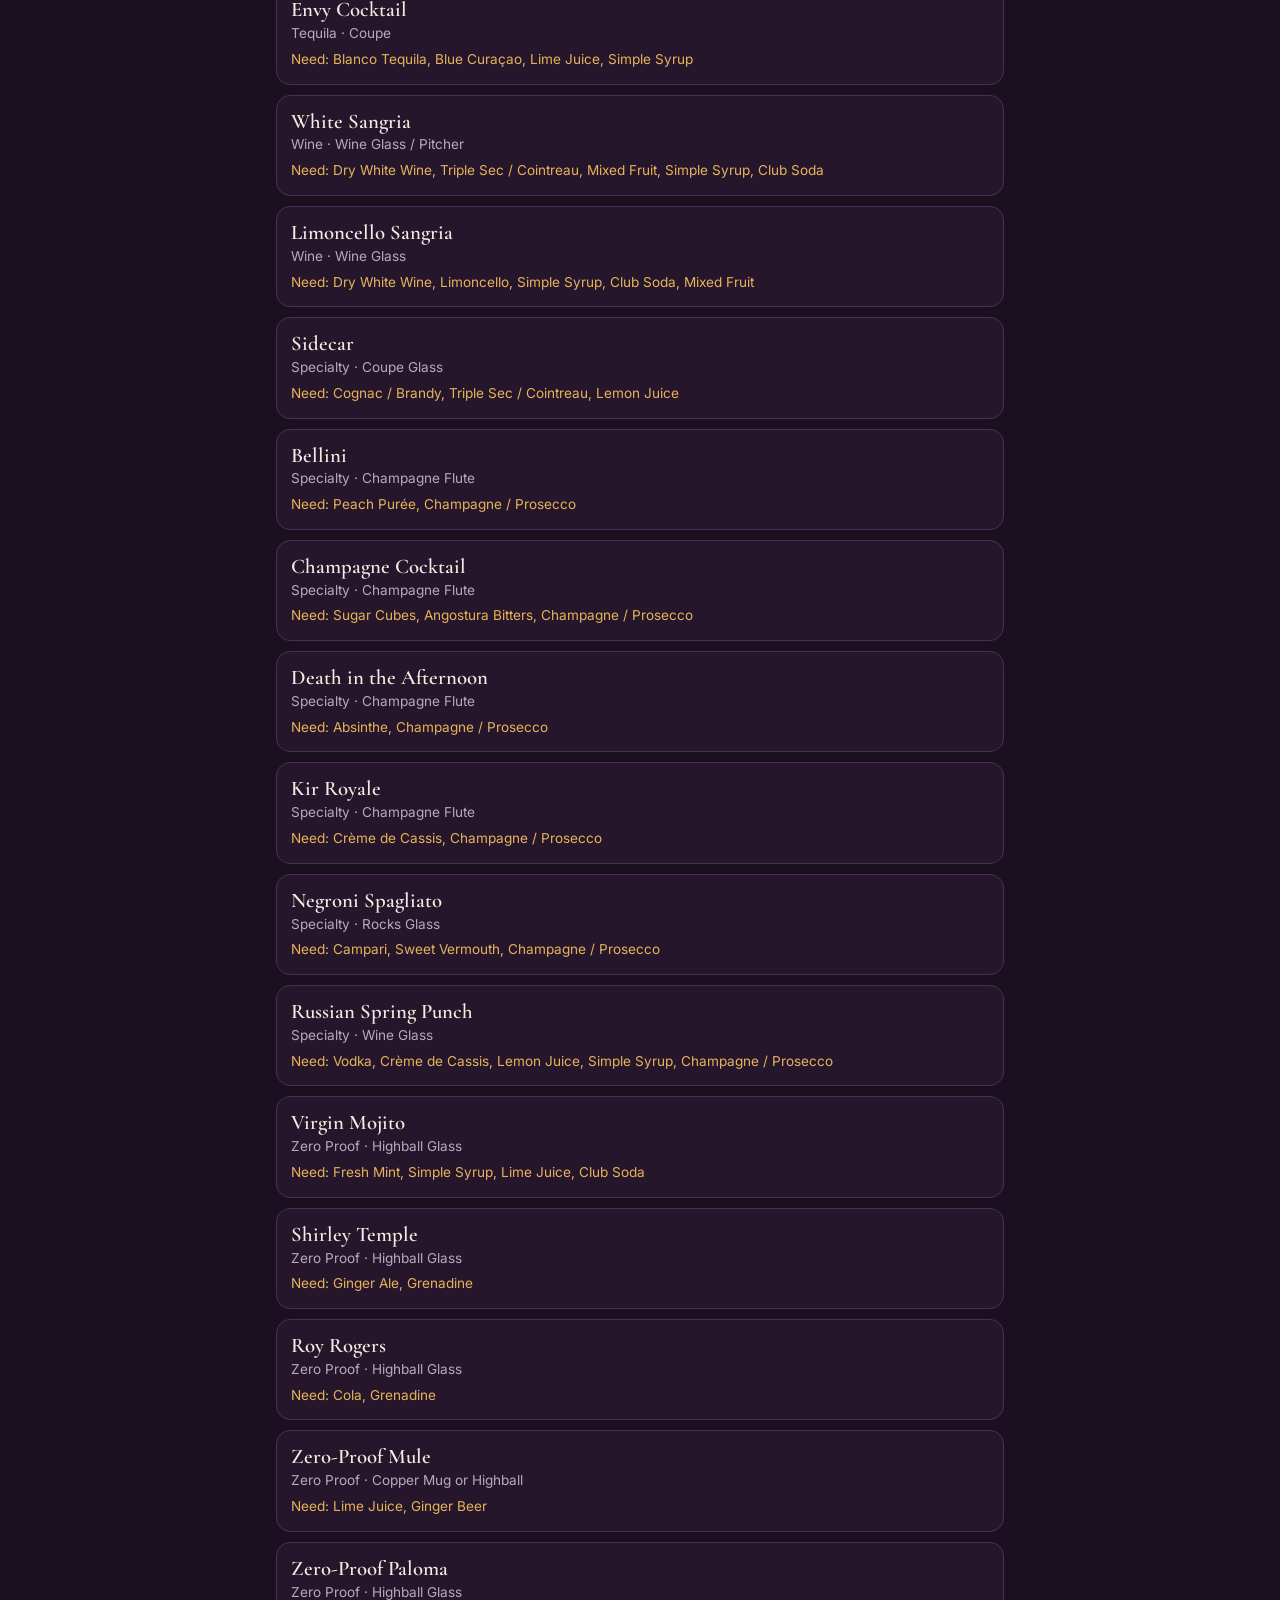
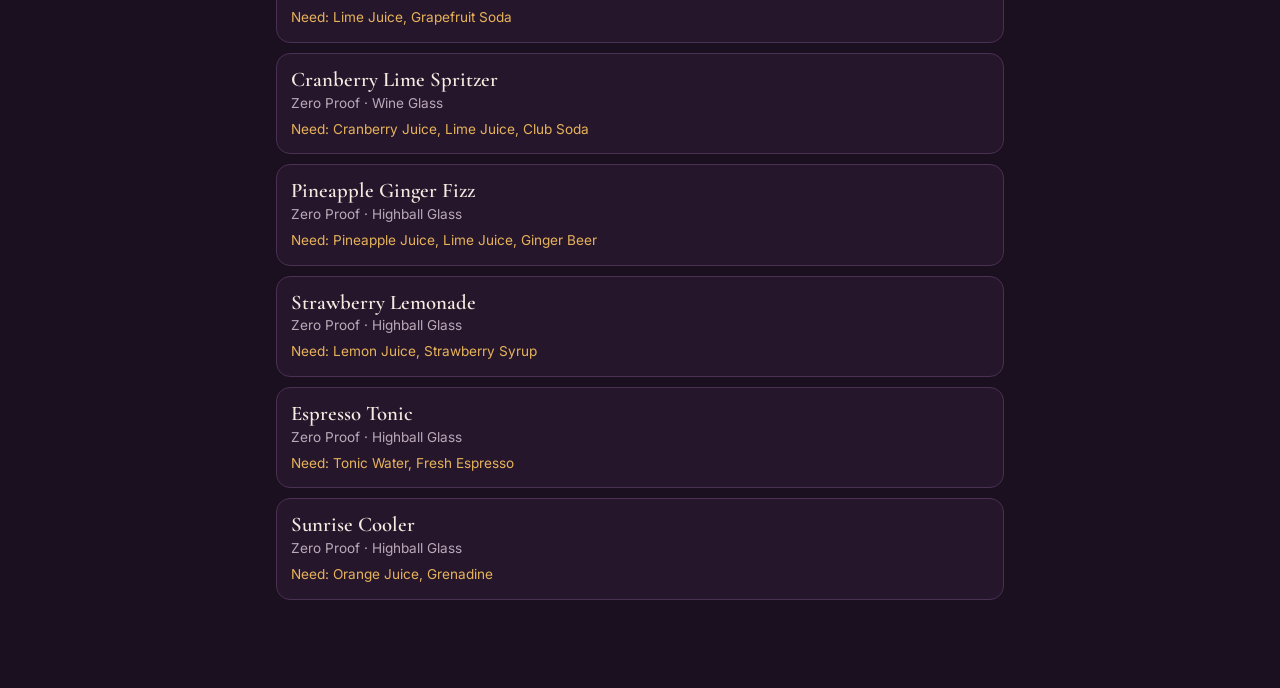
==== commit ddbaaefa: "Add party batches, mocktails, favorites and notes, drink photos and a wine section Co-Authored-By: C" ====
--- a/index.html
+++ b/index.html
@@ -43,6 +43,7 @@
 <div id="printArea" class="print-only"></div>
 
 <script src="data.js"></script>
+<script src="extras.js"></script>
 <script src="barcodes.js"></script>
 <script src="app.js"></script>
 </body>
--- a/styles.css
+++ b/styles.css
@@ -140,3 +140,39 @@
 .guide-title { font-family: var(--serif); font-size: 1.3rem; font-weight: 600; color: var(--gold); }
 .guide-step p { margin: 4px 0 0; color: var(--text); opacity: .9; }
 .topbar { max-width: 760px; margin: 0 auto; }
+
+/* Favorites, notes and photos */
+.fav { color: var(--gold); }
+.gold { color: var(--gold); }
+.note-line { color: var(--text); opacity: .75; font-size: .85rem; margin-top: 6px; font-style: italic; }
+.card .thumb { flex: none; width: 64px; height: 64px; object-fit: cover; border-radius: 10px; border: 1px solid var(--line); }
+.recipe .hero { display: block; width: 100%; max-height: 320px; object-fit: cover; border-radius: var(--radius); margin: 4px 0 12px; }
+.star { flex: none; background: none; border: 0; font-size: 2rem; line-height: 1; color: var(--gold-dim); cursor: pointer; padding: 4px; }
+.star.on { color: var(--gold); }
+
+/* Party batches */
+.serves { display: flex; flex-wrap: wrap; gap: 6px; margin: 4px 0 6px; }
+.serves button { border: 1px solid var(--line); background: var(--panel); border-radius: 999px; padding: 5px 12px; font-size: .88rem; cursor: pointer; }
+.serves button.on { background: var(--gold); color: #1b1020; border-color: var(--gold); font-weight: 600; }
+.batch-tip { border-left: 3px solid var(--gold-dim); padding-left: 10px; }
+
+/* Bottles / Wine switch */
+.seg { display: flex; border: 1px solid var(--line); border-radius: 12px; overflow: hidden; margin: 6px 0 4px; }
+.seg button { flex: 1; border: 0; background: var(--panel); padding: 10px 0; cursor: pointer; color: var(--muted); font-weight: 600; }
+.seg button + button { border-left: 1px solid var(--line); }
+.seg button.on { background: var(--gold); color: #1b1020; }
+h3.sub-h { margin-top: 12px; color: var(--gold); text-transform: none; letter-spacing: 0; font-size: .95rem; }
+.counter { display: flex; align-items: center; gap: 14px; margin-top: 10px; }
+.counter button { width: 44px; height: 38px; border-radius: 10px; border: 1px solid var(--line); background: var(--panel-2); font-size: 1.3rem; cursor: pointer; }
+.counter span { min-width: 6em; text-align: center; }
+.rate { display: flex; gap: 4px; margin-top: 4px; }
+.rate button { background: none; border: 0; font-size: 1.8rem; color: var(--line); cursor: pointer; padding: 0 2px; }
+.rate button.on { color: var(--gold); }
+.pair { padding: 10px 0; border-bottom: 1px solid var(--line); }
+.pair .name { font-weight: 600; }
+.pair p { margin: 4px 0; opacity: .9; }
+.pair .meta { color: var(--muted); font-size: .85rem; }
+
+/* Printed menu extras */
+.pmenu .pphoto { display: block; width: 120px; height: 120px; object-fit: cover; border-radius: 50%; margin: 0 auto 6px; }
+.pmenu .drink b i { font-family: var(--sans); font-style: normal; font-size: 8pt; letter-spacing: .1em; text-transform: uppercase; color: #9c8143; vertical-align: middle; }
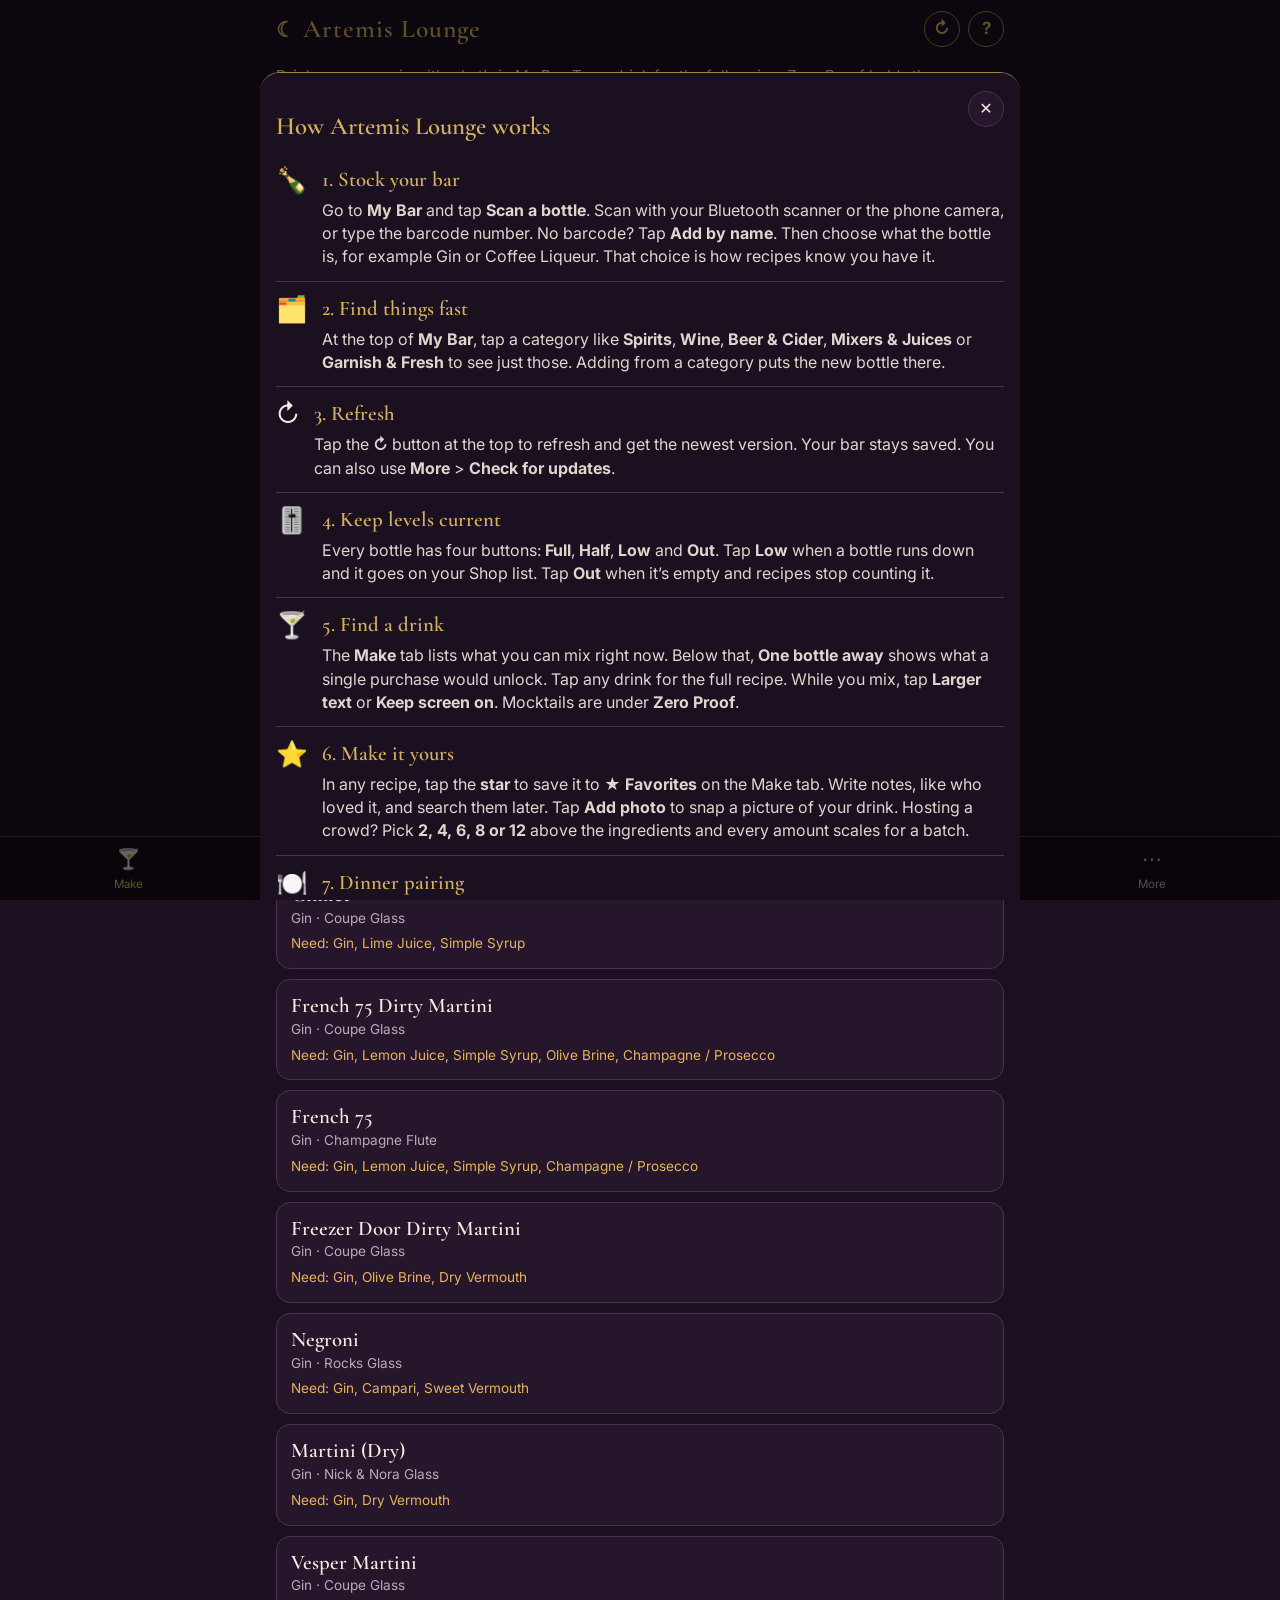
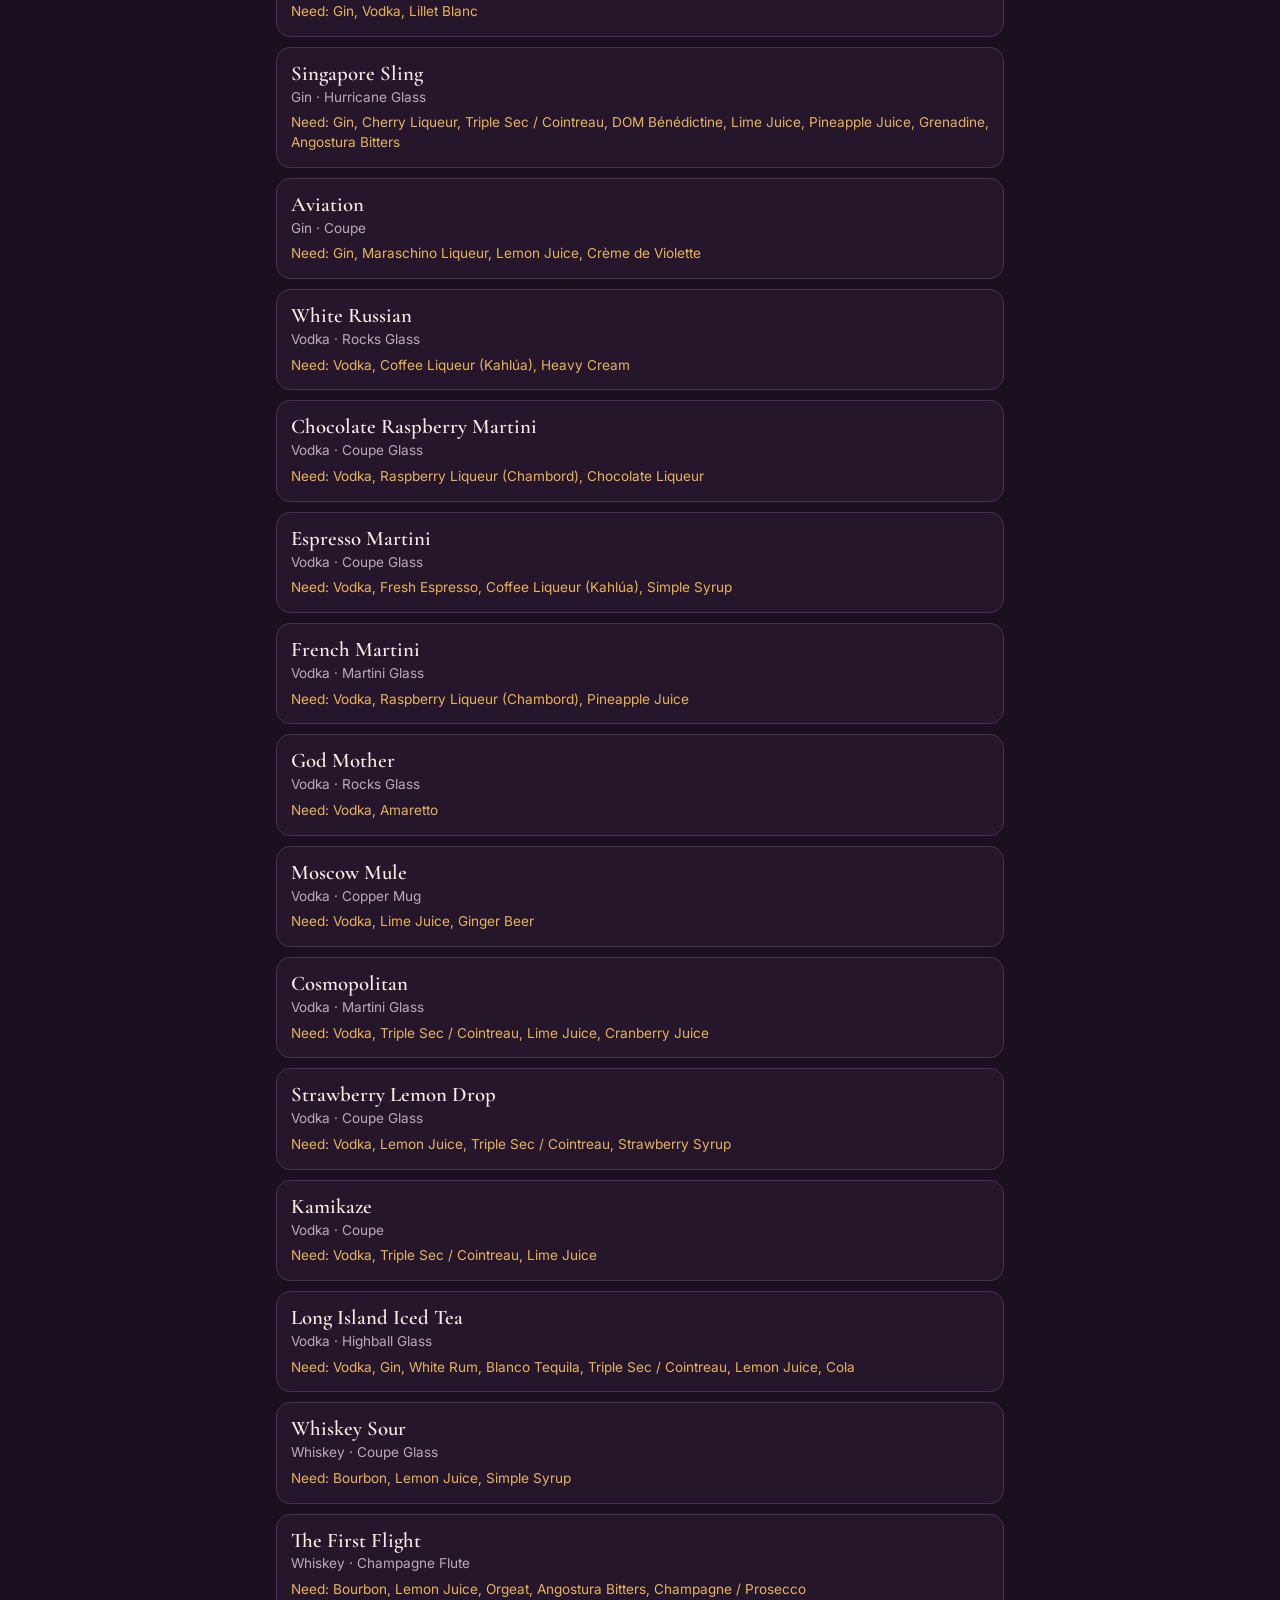
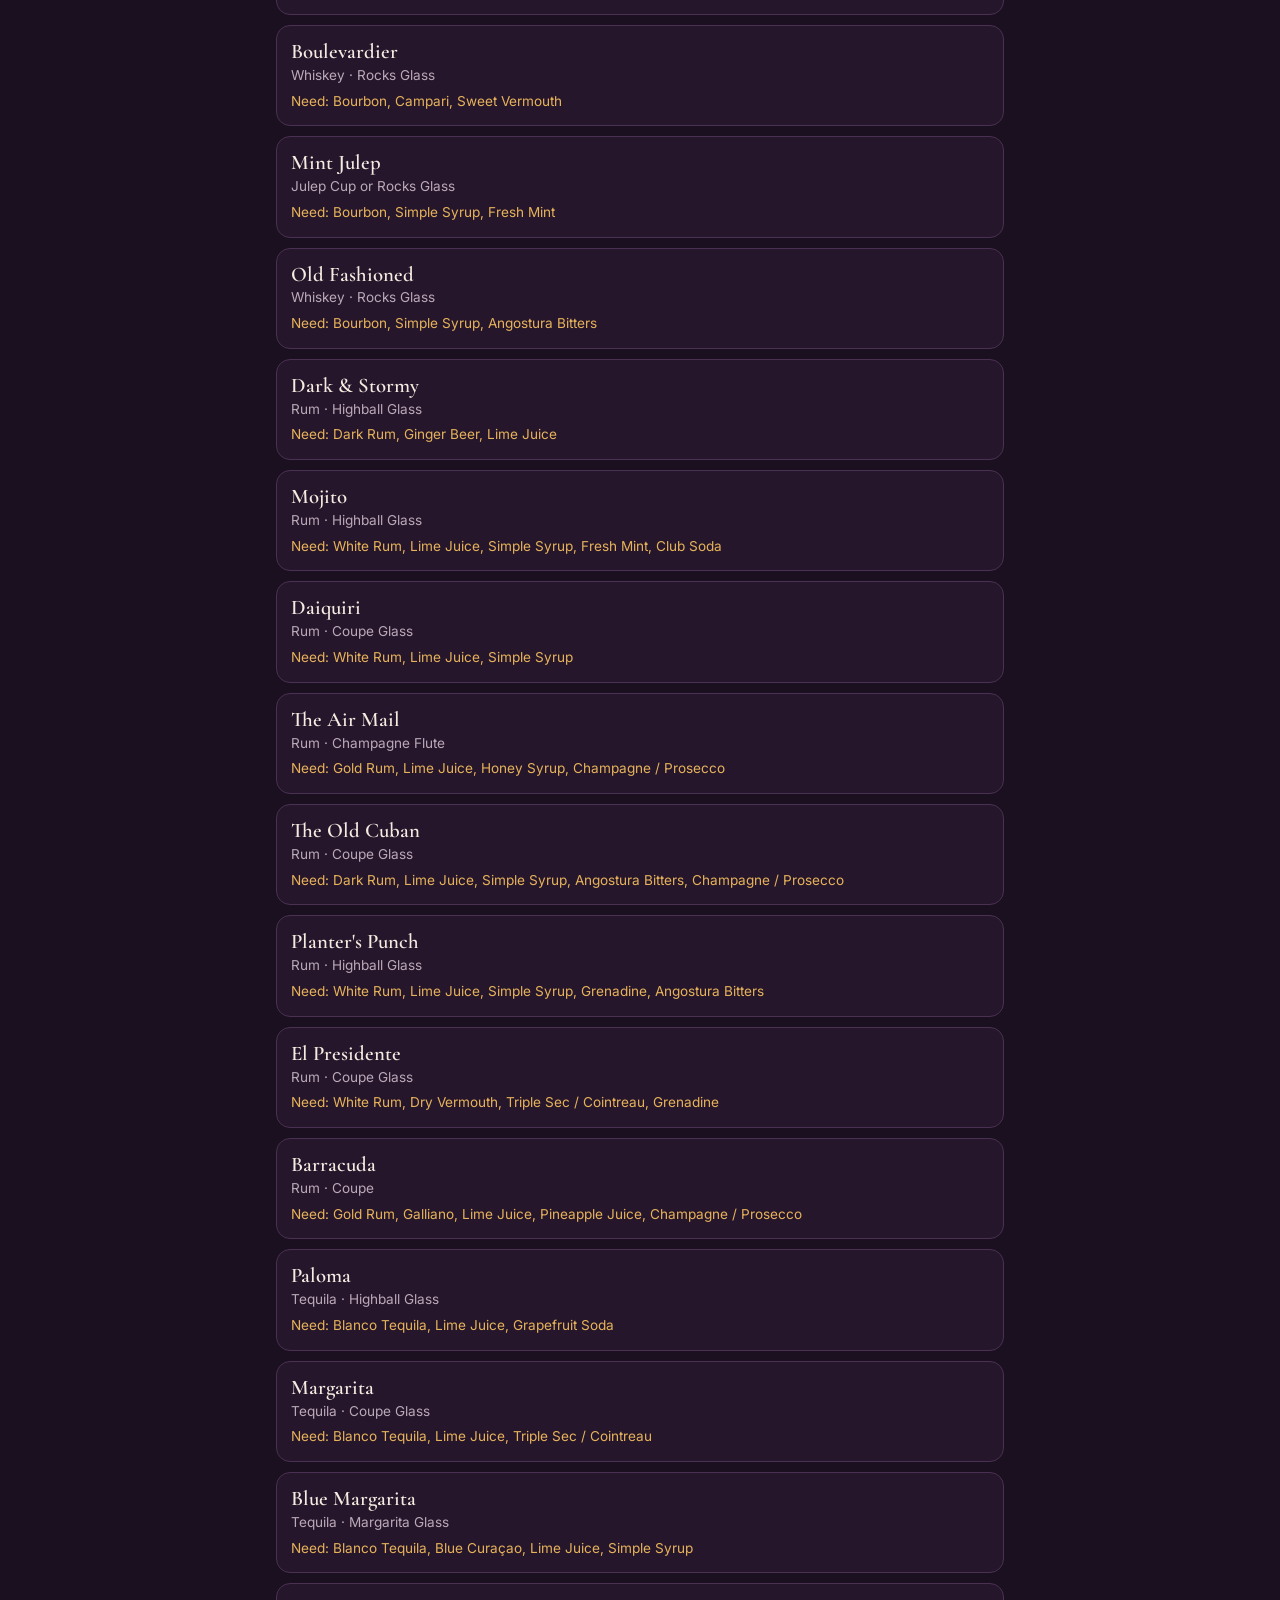
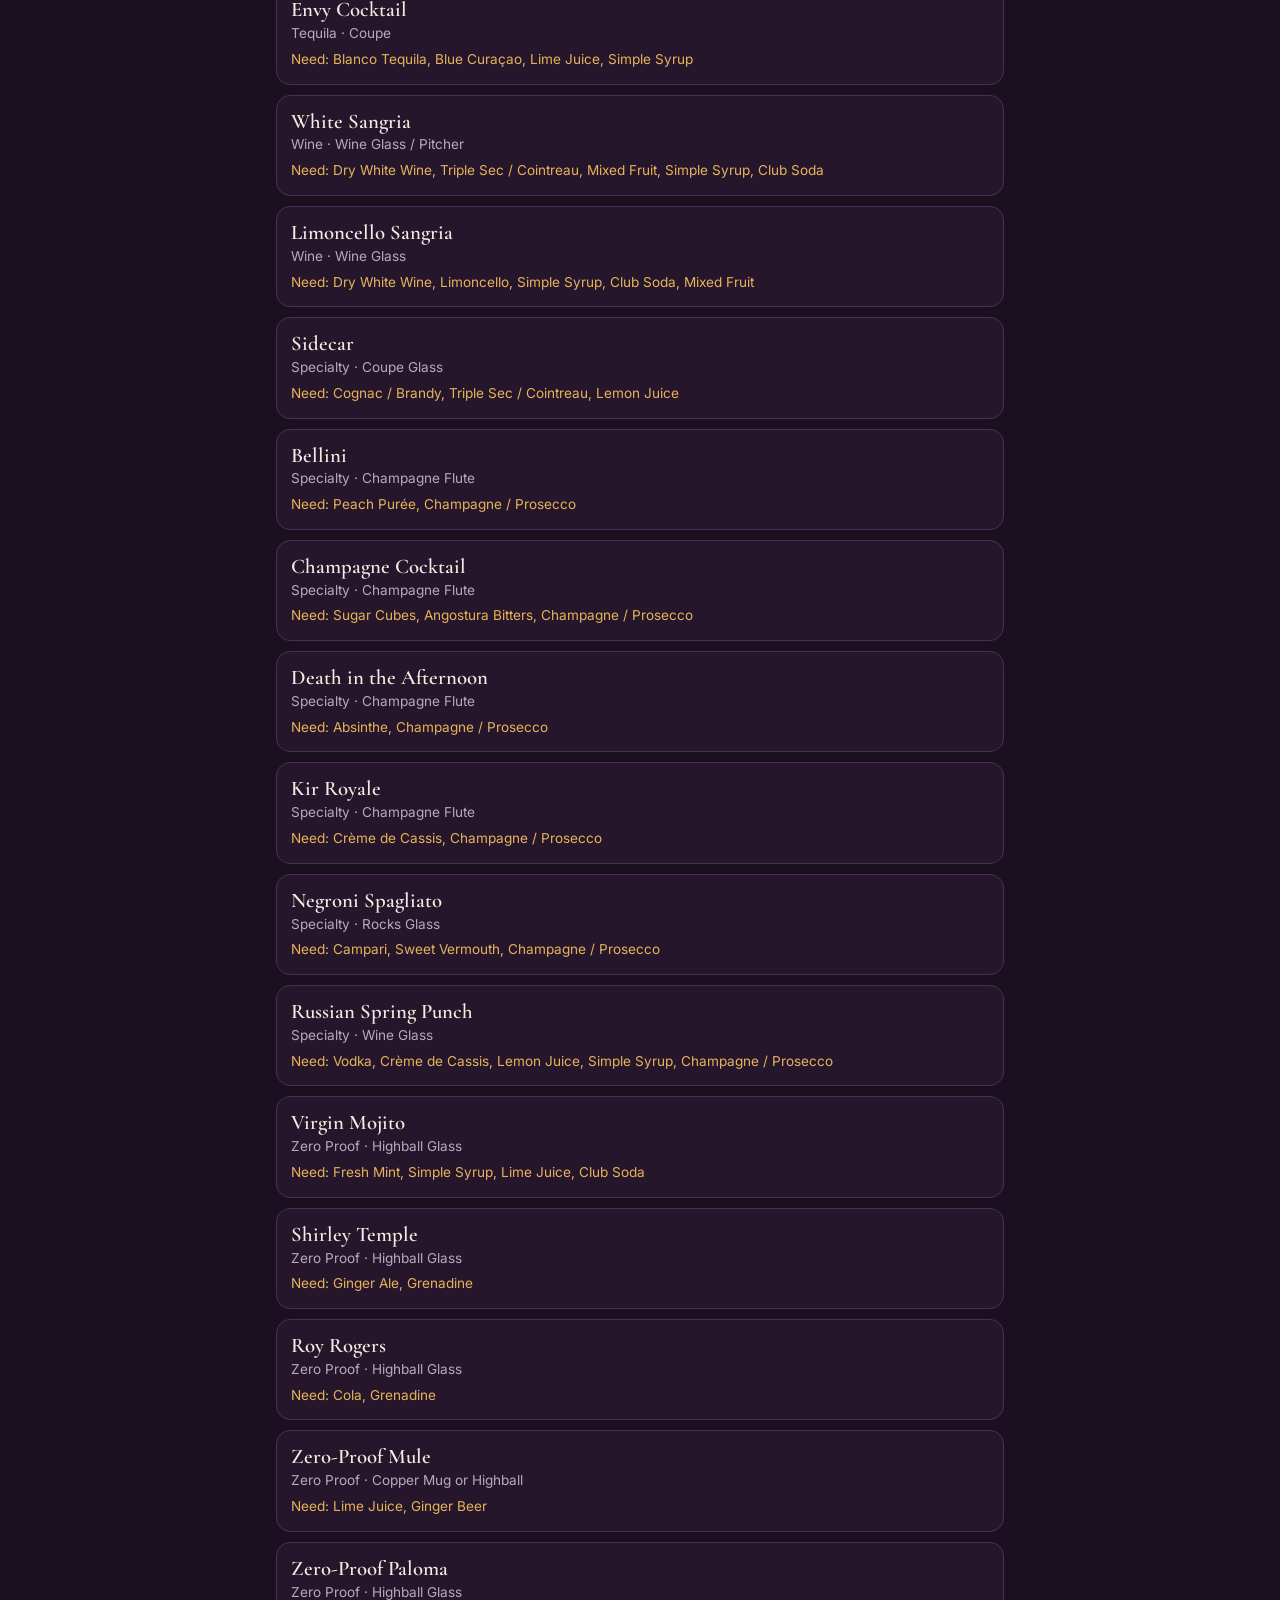
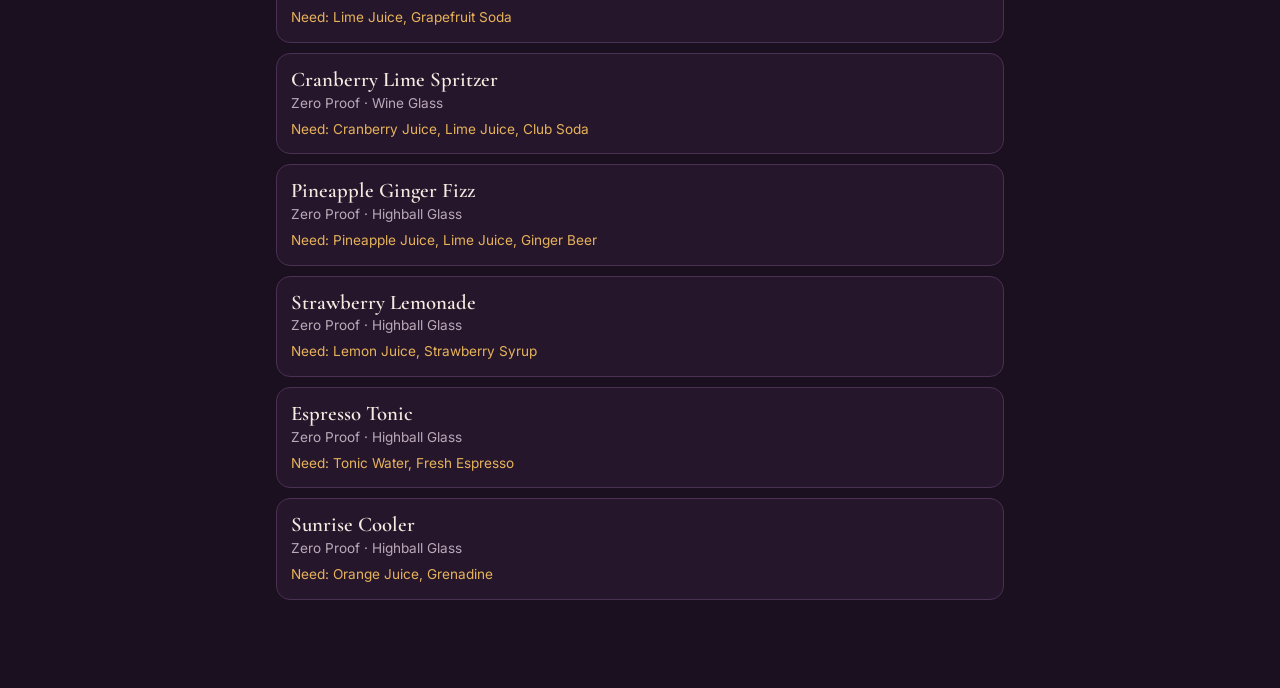
==== commit 0543c967: "Add refresh button and Check for updates Co-Authored-By: Claude Opus 5.5 (1M context) <noreply@anthr" ====
--- a/index.html
+++ b/index.html
@@ -18,7 +18,8 @@
 <body>
 <header class="topbar">
   <h1 class="brand"><span class="brand-mark" aria-hidden="true">☾</span> <span id="barName">Artemis Lounge</span></h1>
-  <button id="helpBtn" class="help-btn" aria-label="How to use Artemis Lounge">?</button>
+  <div class="top-btns"><button id="refreshBtn" class="help-btn" aria-label="Refresh and check for updates">↻</button>
+  <button id="helpBtn" class="help-btn" aria-label="How to use Artemis Lounge">?</button></div>
 </header>
 
 <main id="view" tabindex="-1"></main>
--- a/styles.css
+++ b/styles.css
@@ -176,3 +176,33 @@
 /* Printed menu extras */
 .pmenu .pphoto { display: block; width: 120px; height: 120px; object-fit: cover; border-radius: 50%; margin: 0 auto 6px; }
 .pmenu .drink b i { font-family: var(--sans); font-style: normal; font-size: 8pt; letter-spacing: .1em; text-transform: uppercase; color: #9c8143; vertical-align: middle; }
+
+/* Dinner pairing */
+.course { background: var(--panel); border: 1px solid var(--line); border-radius: var(--radius); padding: 12px 14px; margin: 12px 0; }
+.course-name { font-family: var(--serif); font-size: 1.3rem; font-weight: 600; color: var(--gold); }
+.course .btn.small { min-width: 34px; padding: 4px 8px; }
+.pick-label { font-size: .75rem; text-transform: uppercase; letter-spacing: .12em; color: var(--muted); margin: 12px 0 6px; }
+.pchips { display: flex; flex-wrap: wrap; gap: 6px; }
+.pchip { border: 1px solid var(--line); background: var(--panel-2); border-radius: 12px; padding: 7px 11px; font-size: .9rem; cursor: pointer; text-align: left; }
+.pchip.on { background: var(--gold); color: #1b1020; border-color: var(--gold); font-weight: 600; }
+.pchip .mine { font-size: .7rem; color: var(--green); border: 1px solid currentColor; border-radius: 999px; padding: 0 6px; margin-left: 4px; }
+.pchip.on .mine { color: #1b1020; }
+.pchip .need { font-size: .7rem; color: var(--amber); margin-left: 4px; }
+.pchip.on .need { color: #5a3a00; }
+.linkish { background: none; border: 0; color: var(--gold); text-decoration: underline; padding: 6px 0; cursor: pointer; font-size: .9rem; }
+.add-course { margin: 14px 0; }
+.add-course select { padding: 11px 12px; border-radius: 10px; border: 1px solid var(--line); background: var(--panel); }
+.pmenu .pcourse { display: block; font-family: var(--sans); font-size: 8pt; letter-spacing: .14em; text-transform: uppercase; color: #9c8143; margin-bottom: 2px; }
+
+/* Where to buy */
+.buy-list { display: grid; gap: 8px; margin-top: 8px; }
+.buy { display: block; text-decoration: none; color: var(--text); background: var(--panel); border: 1px solid var(--line); border-radius: 12px; padding: 12px 14px; }
+.buy b { display: block; color: var(--gold); }
+.buy span { color: var(--muted); font-size: .85rem; }
+.check > label.row { gap: 12px; cursor: pointer; }
+
+/* My Bar categories */
+.cat-chips { padding-top: 4px; margin-bottom: 6px; flex-wrap: wrap; overflow: visible; }
+.chip .ccount { font-size: .75rem; opacity: .7; margin-left: 2px; }
+
+.top-btns { display: flex; gap: 8px; flex: none; }
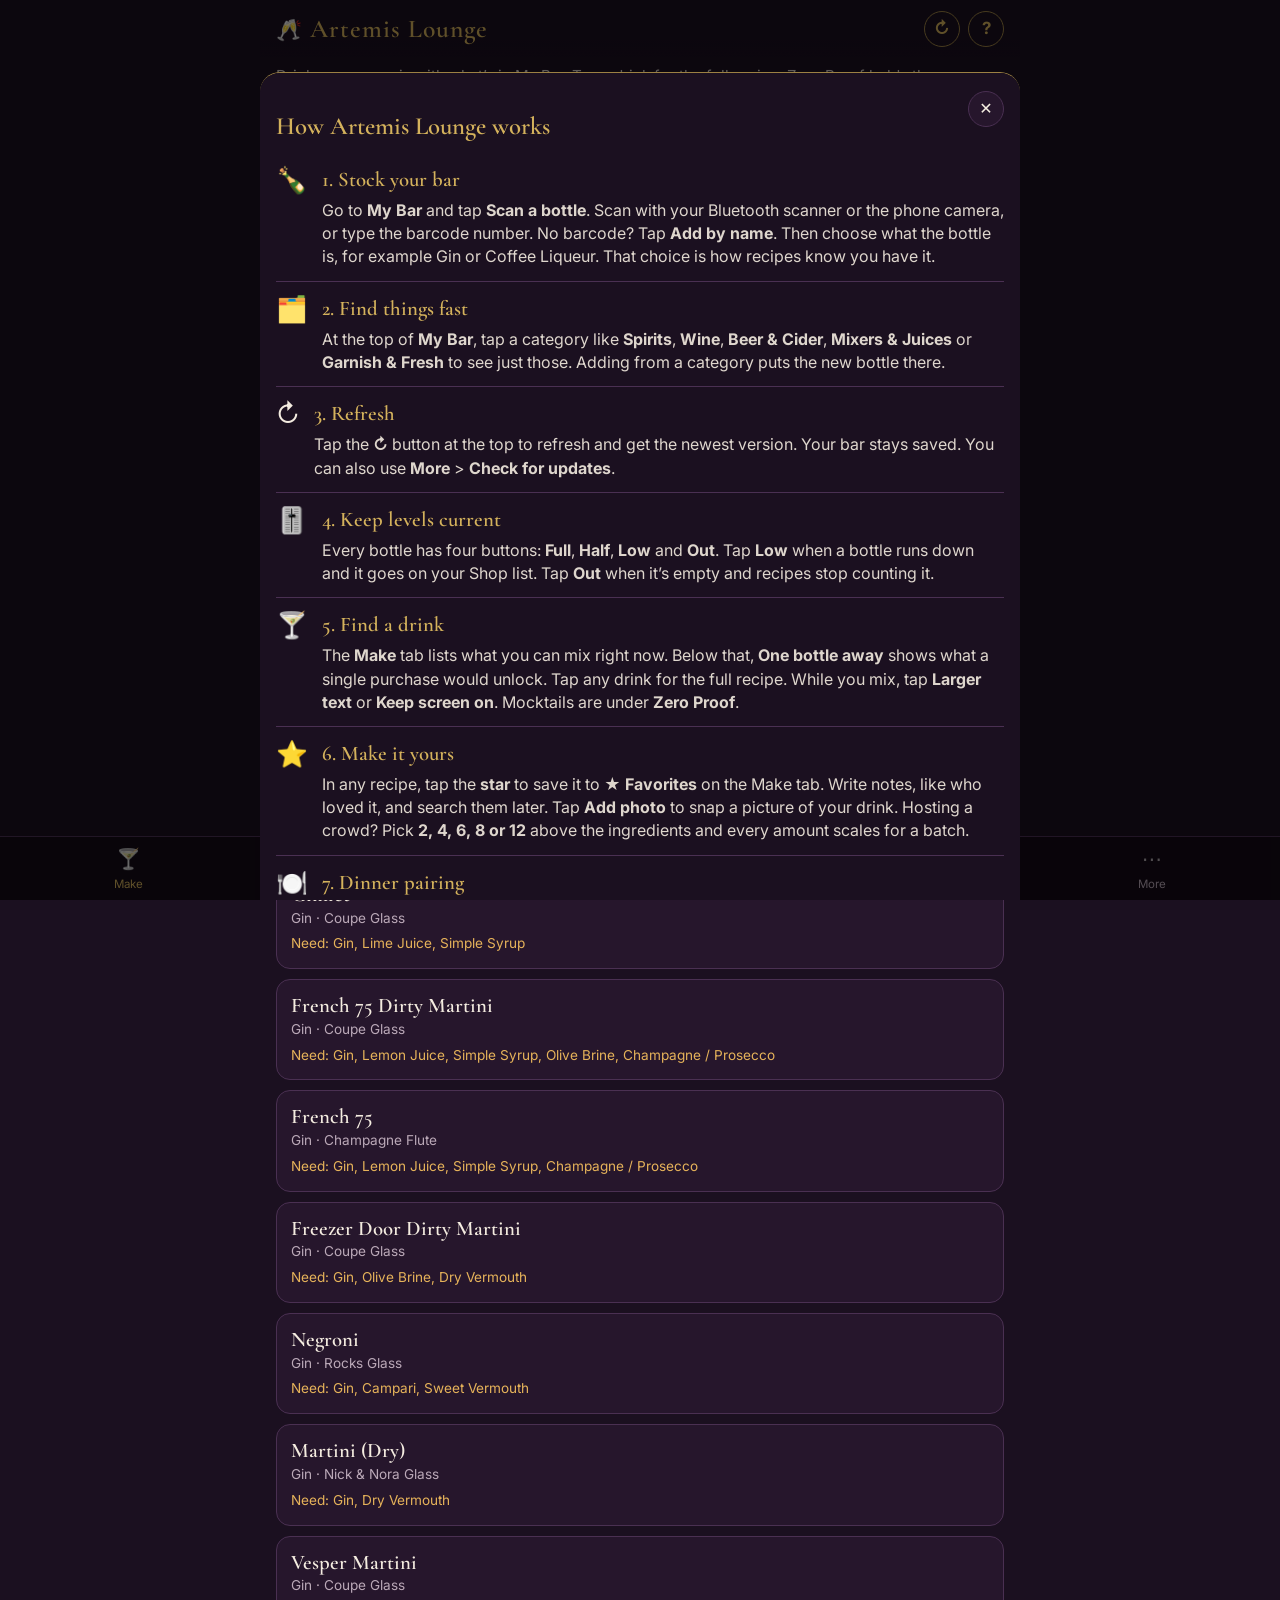
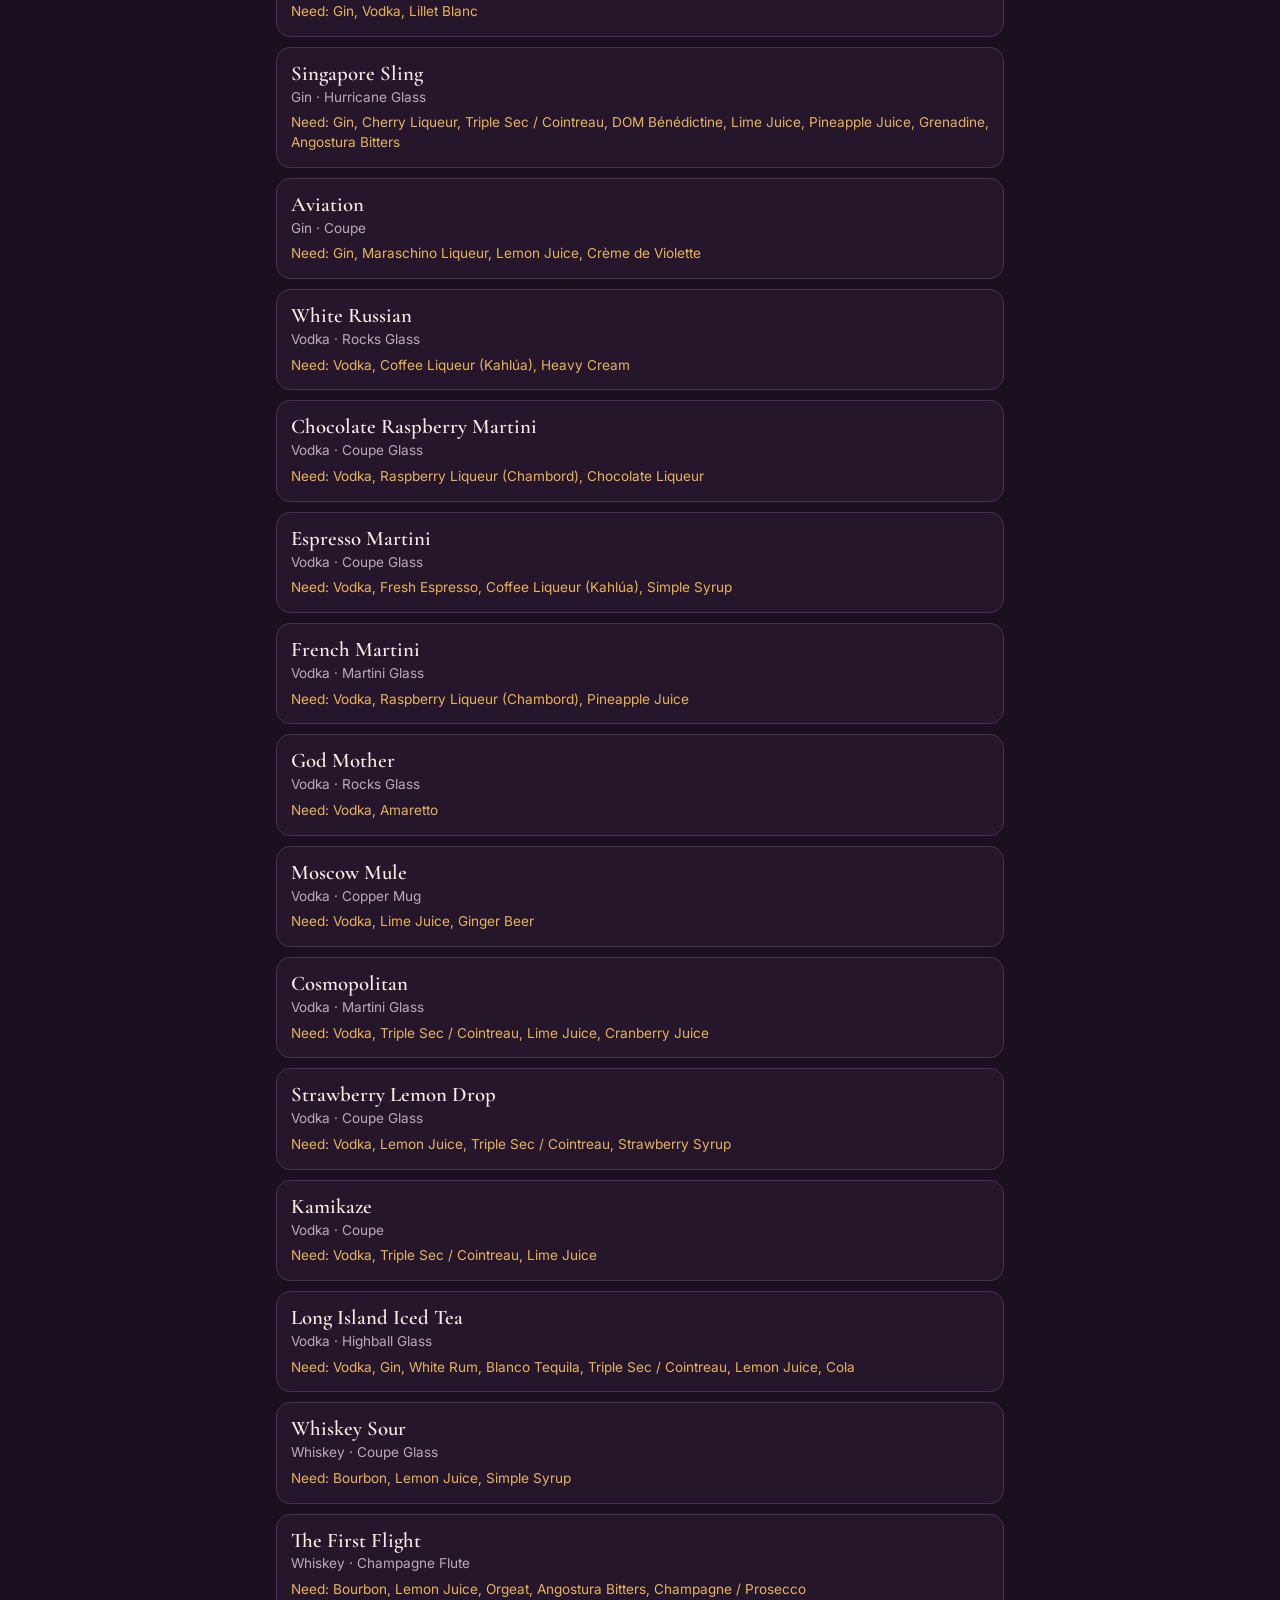
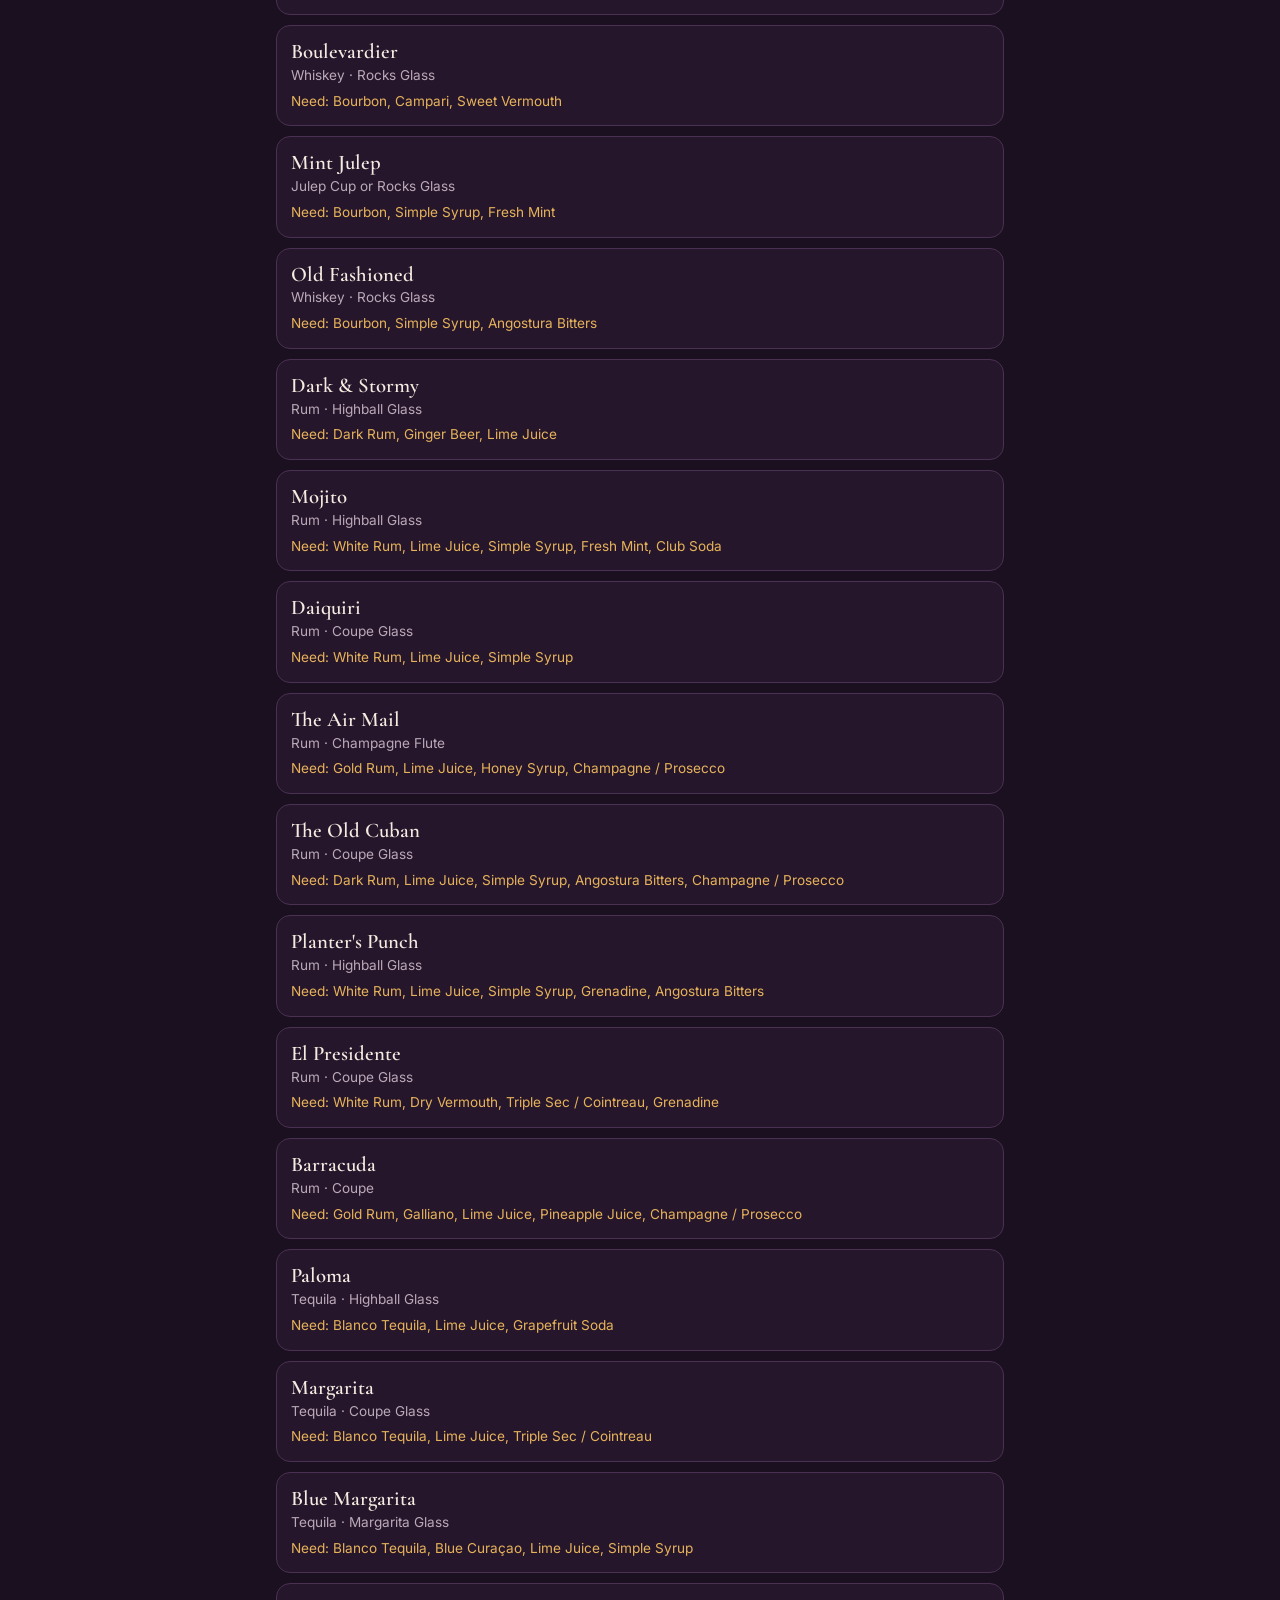
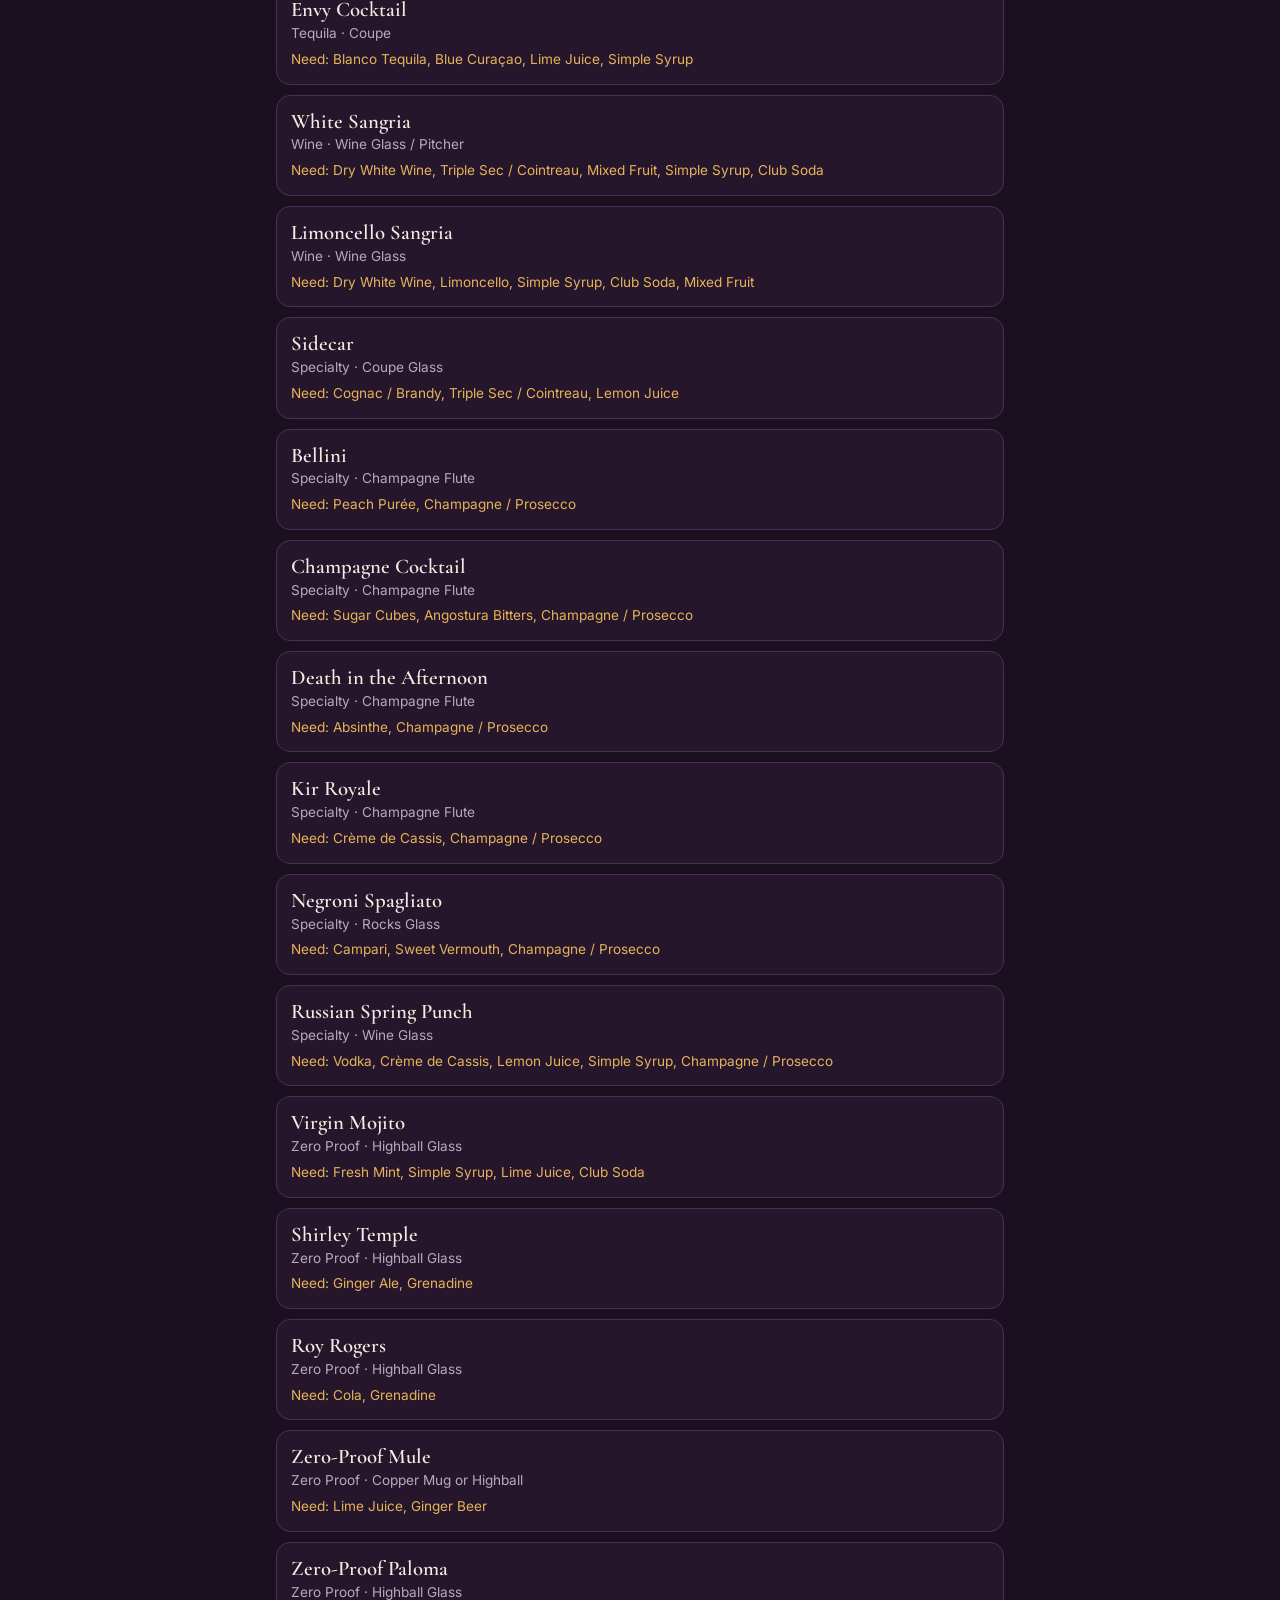
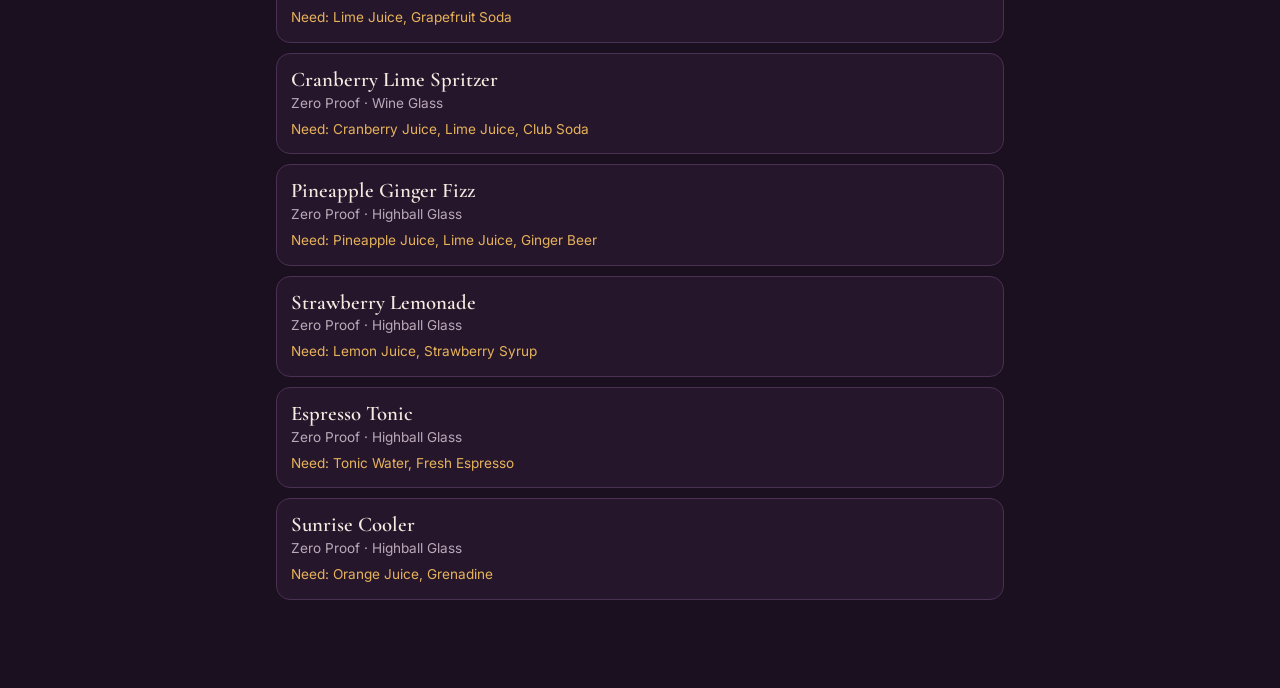
==== commit 4afe0c3d: "Swap header moon for champagne glasses Co-Authored-By: Claude Opus 5.5 (1M context) <noreply@anthrop" ====
--- a/index.html
+++ b/index.html
@@ -17,7 +17,7 @@
 </head>
 <body>
 <header class="topbar">
-  <h1 class="brand"><span class="brand-mark" aria-hidden="true">☾</span> <span id="barName">Artemis Lounge</span></h1>
+  <h1 class="brand"><span class="brand-mark" aria-hidden="true">🥂</span> <span id="barName">Artemis Lounge</span></h1>
   <div class="top-btns"><button id="refreshBtn" class="help-btn" aria-label="Refresh and check for updates">↻</button>
   <button id="helpBtn" class="help-btn" aria-label="How to use Artemis Lounge">?</button></div>
 </header>
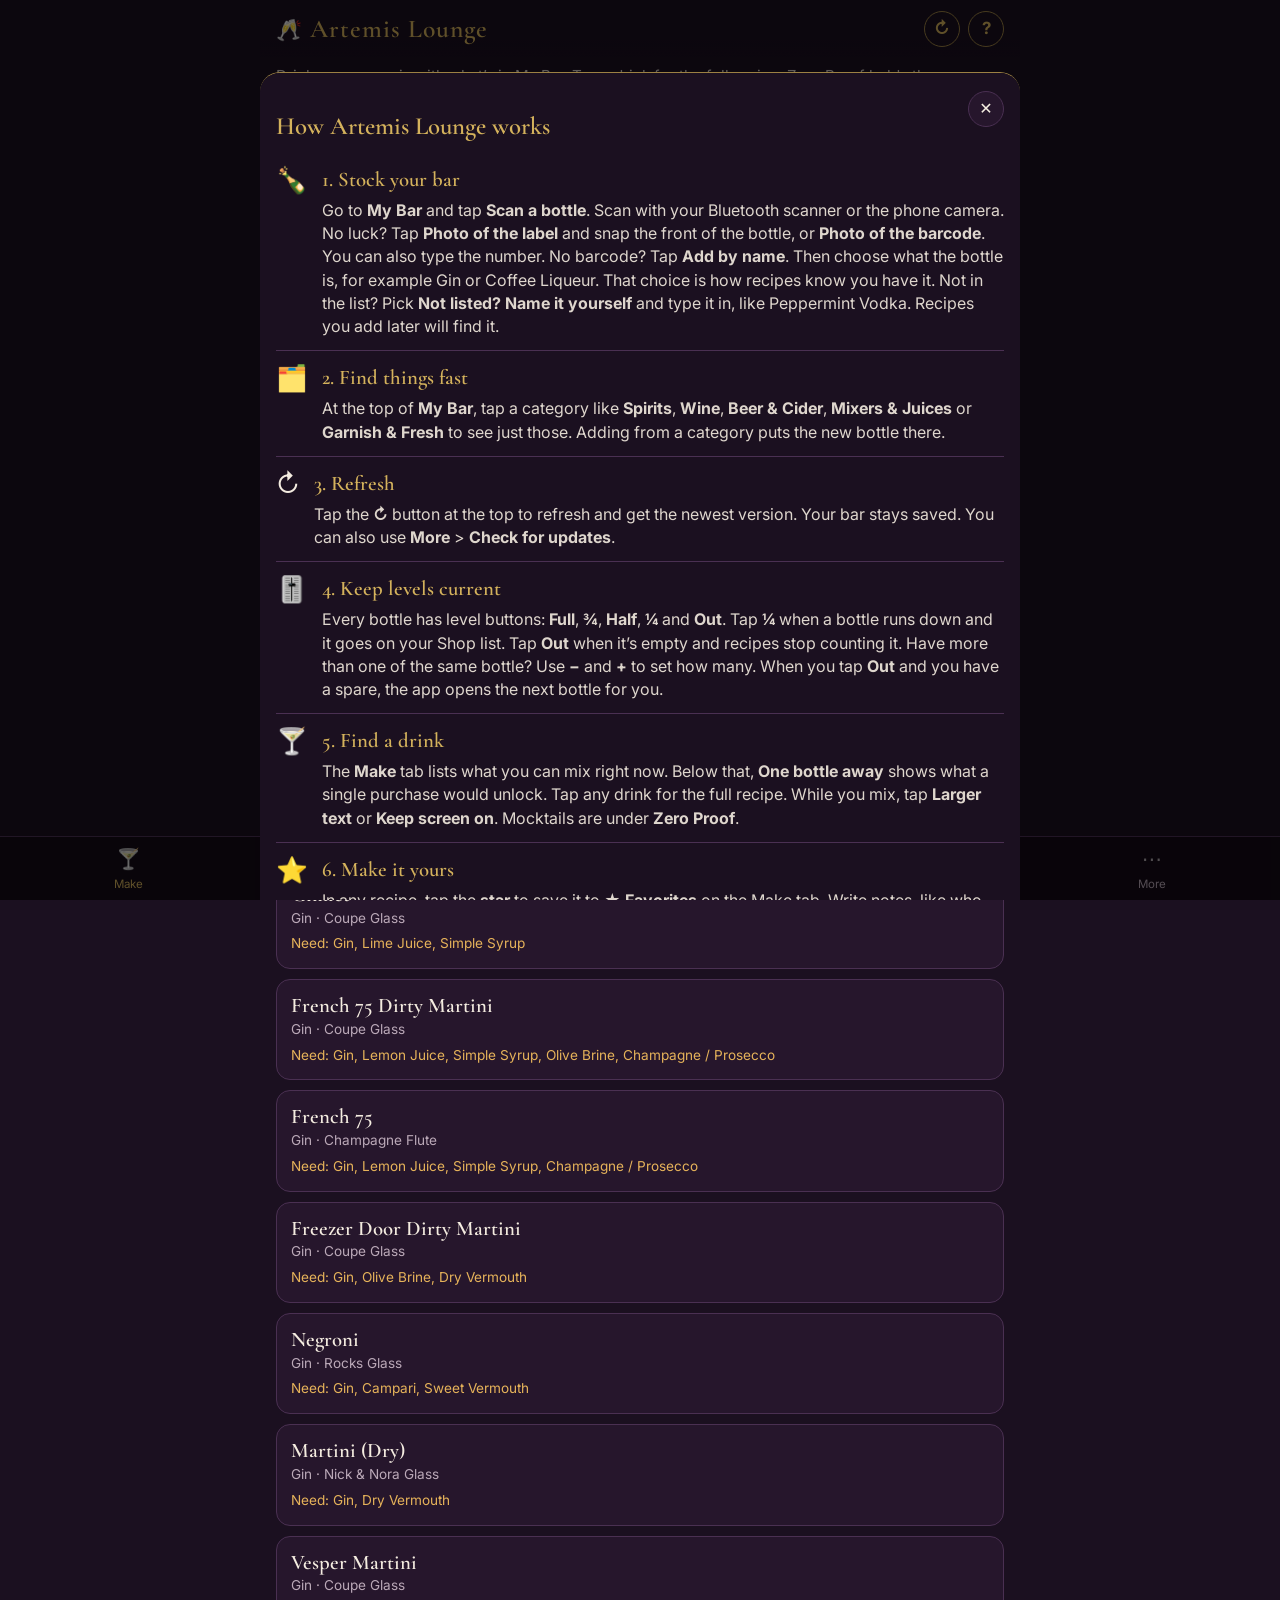
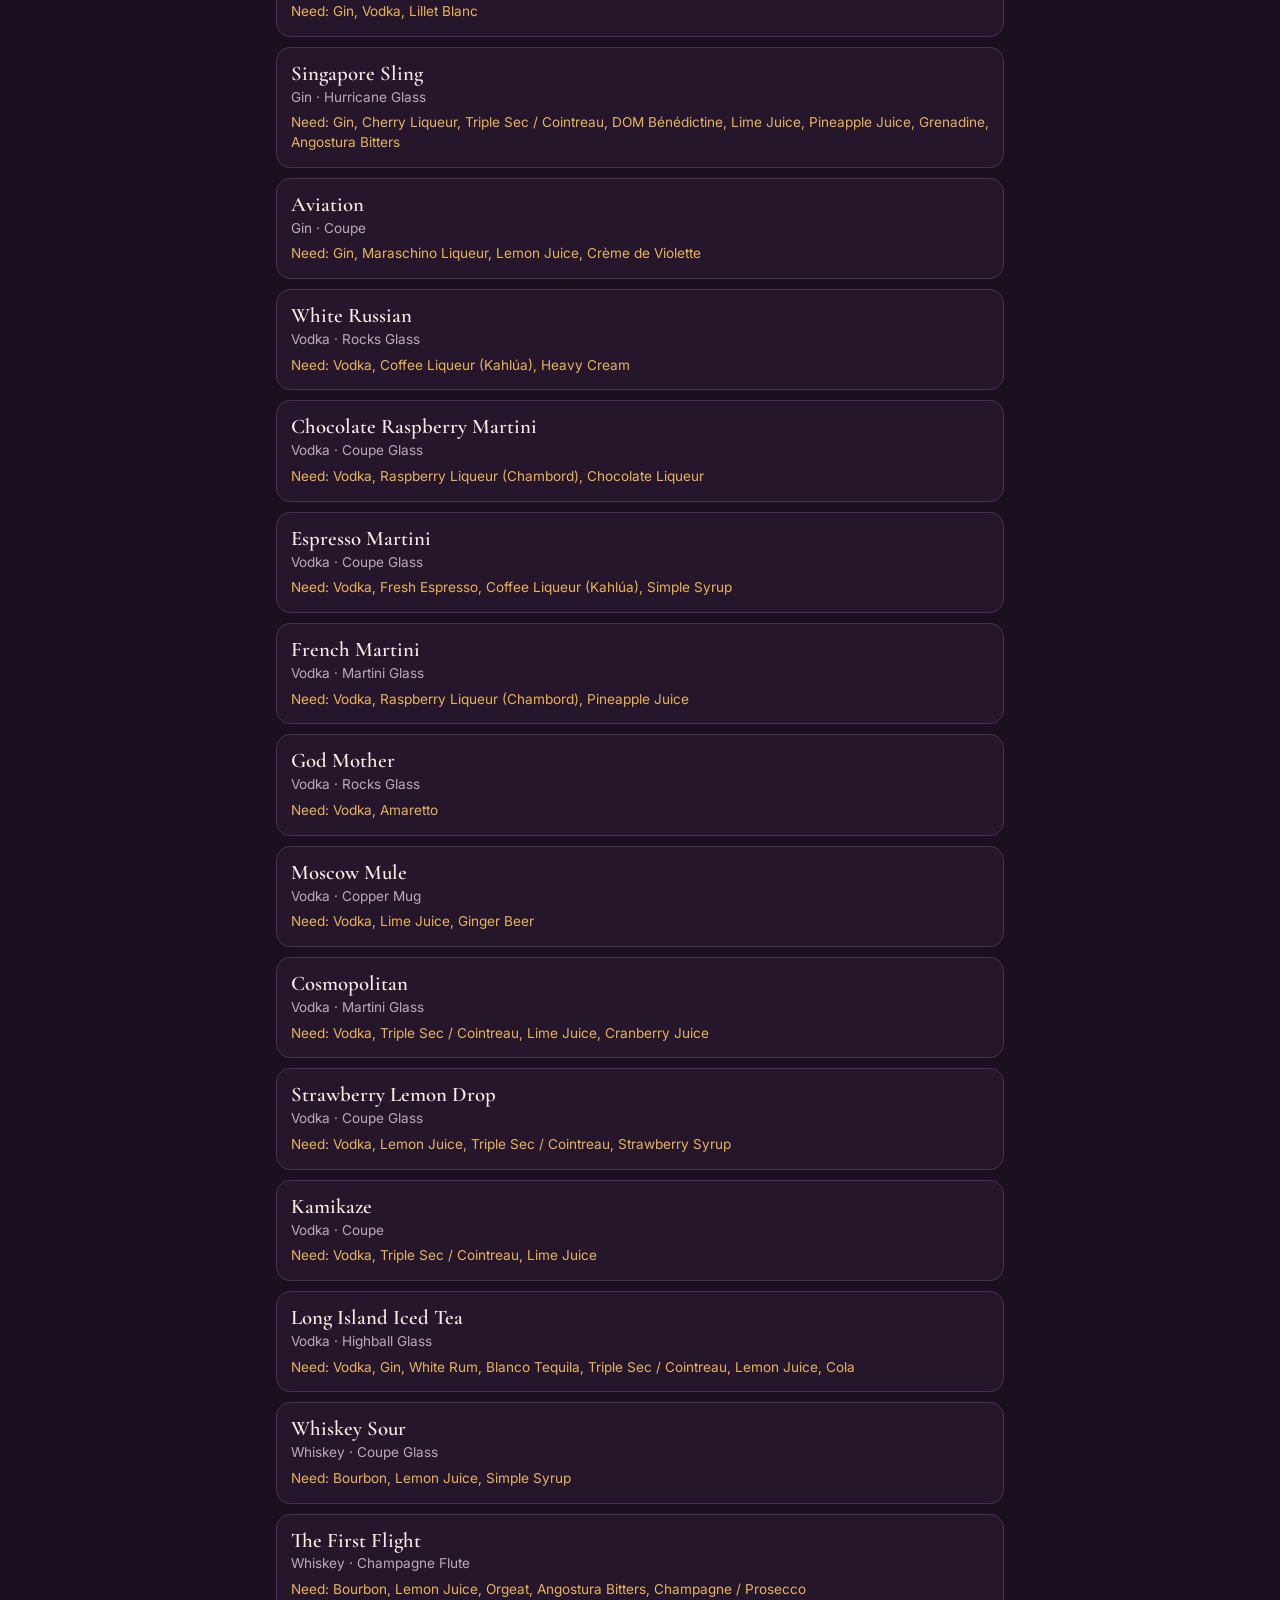
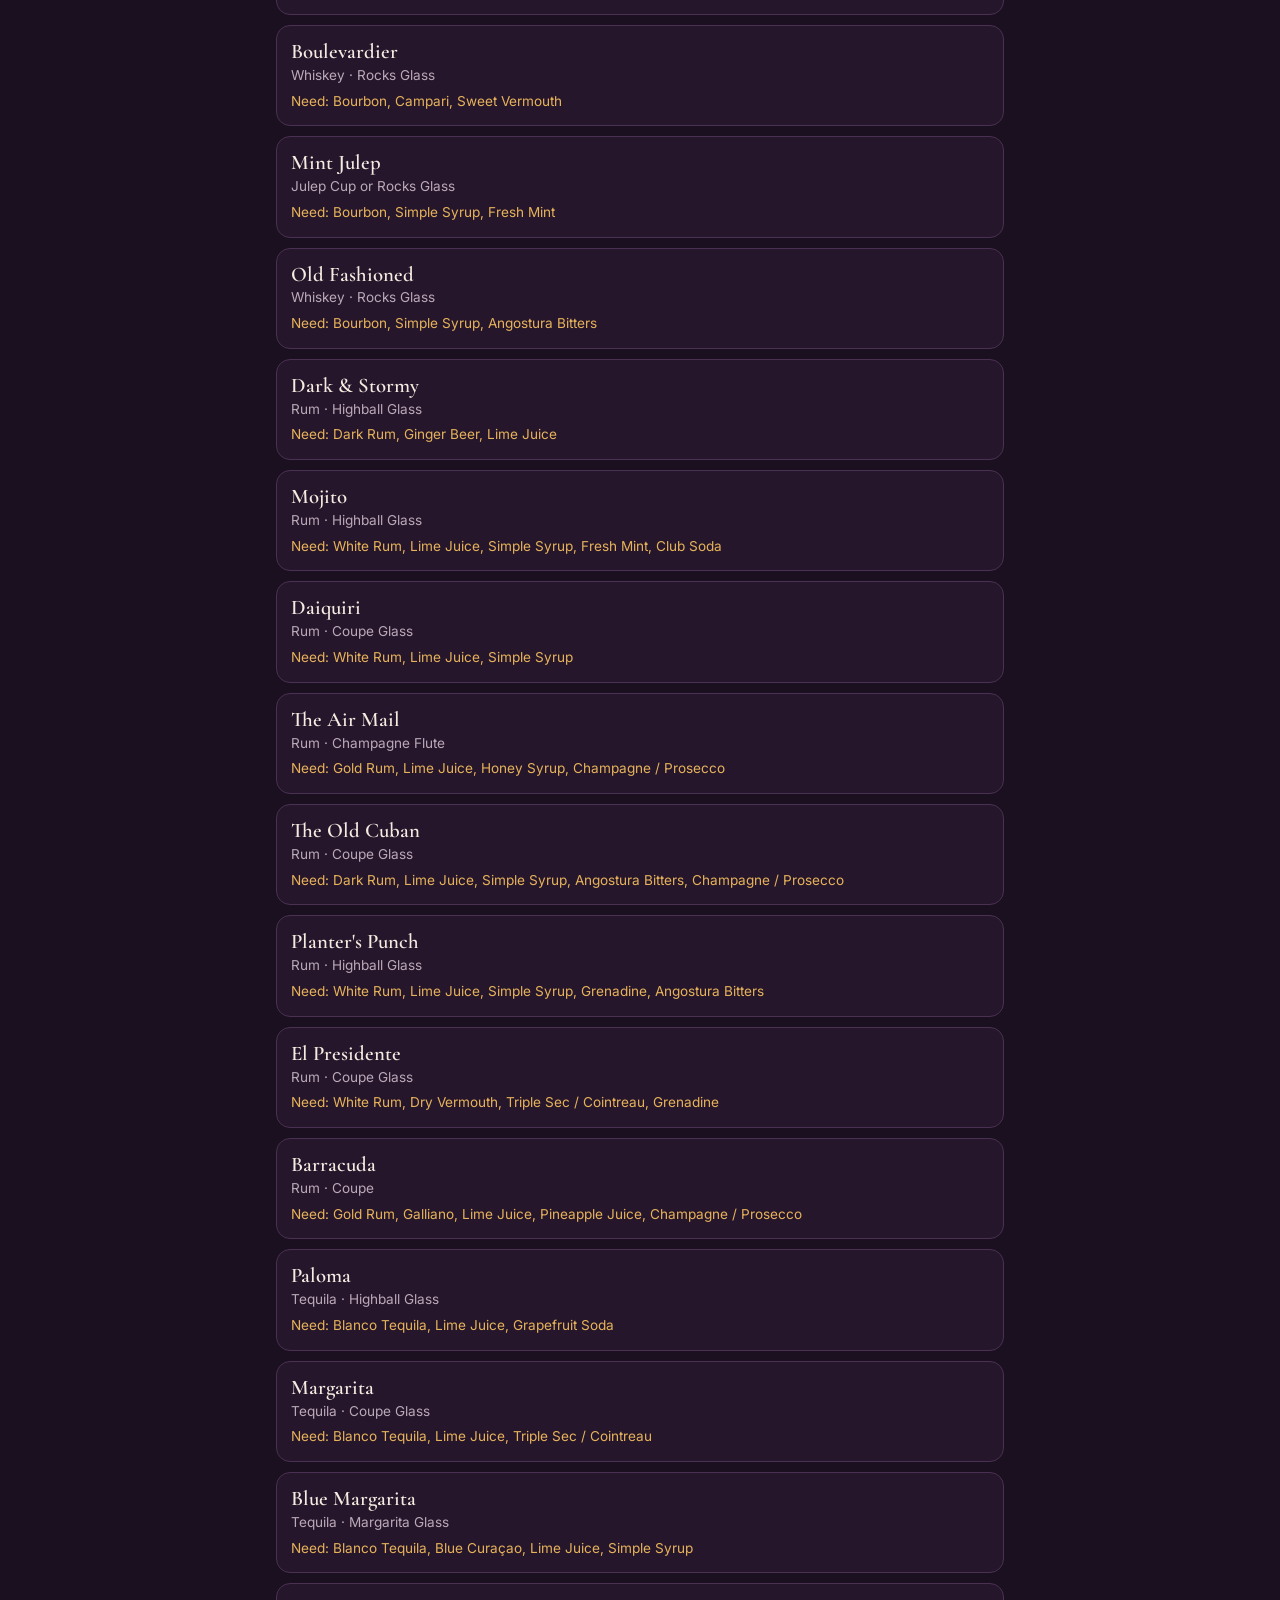
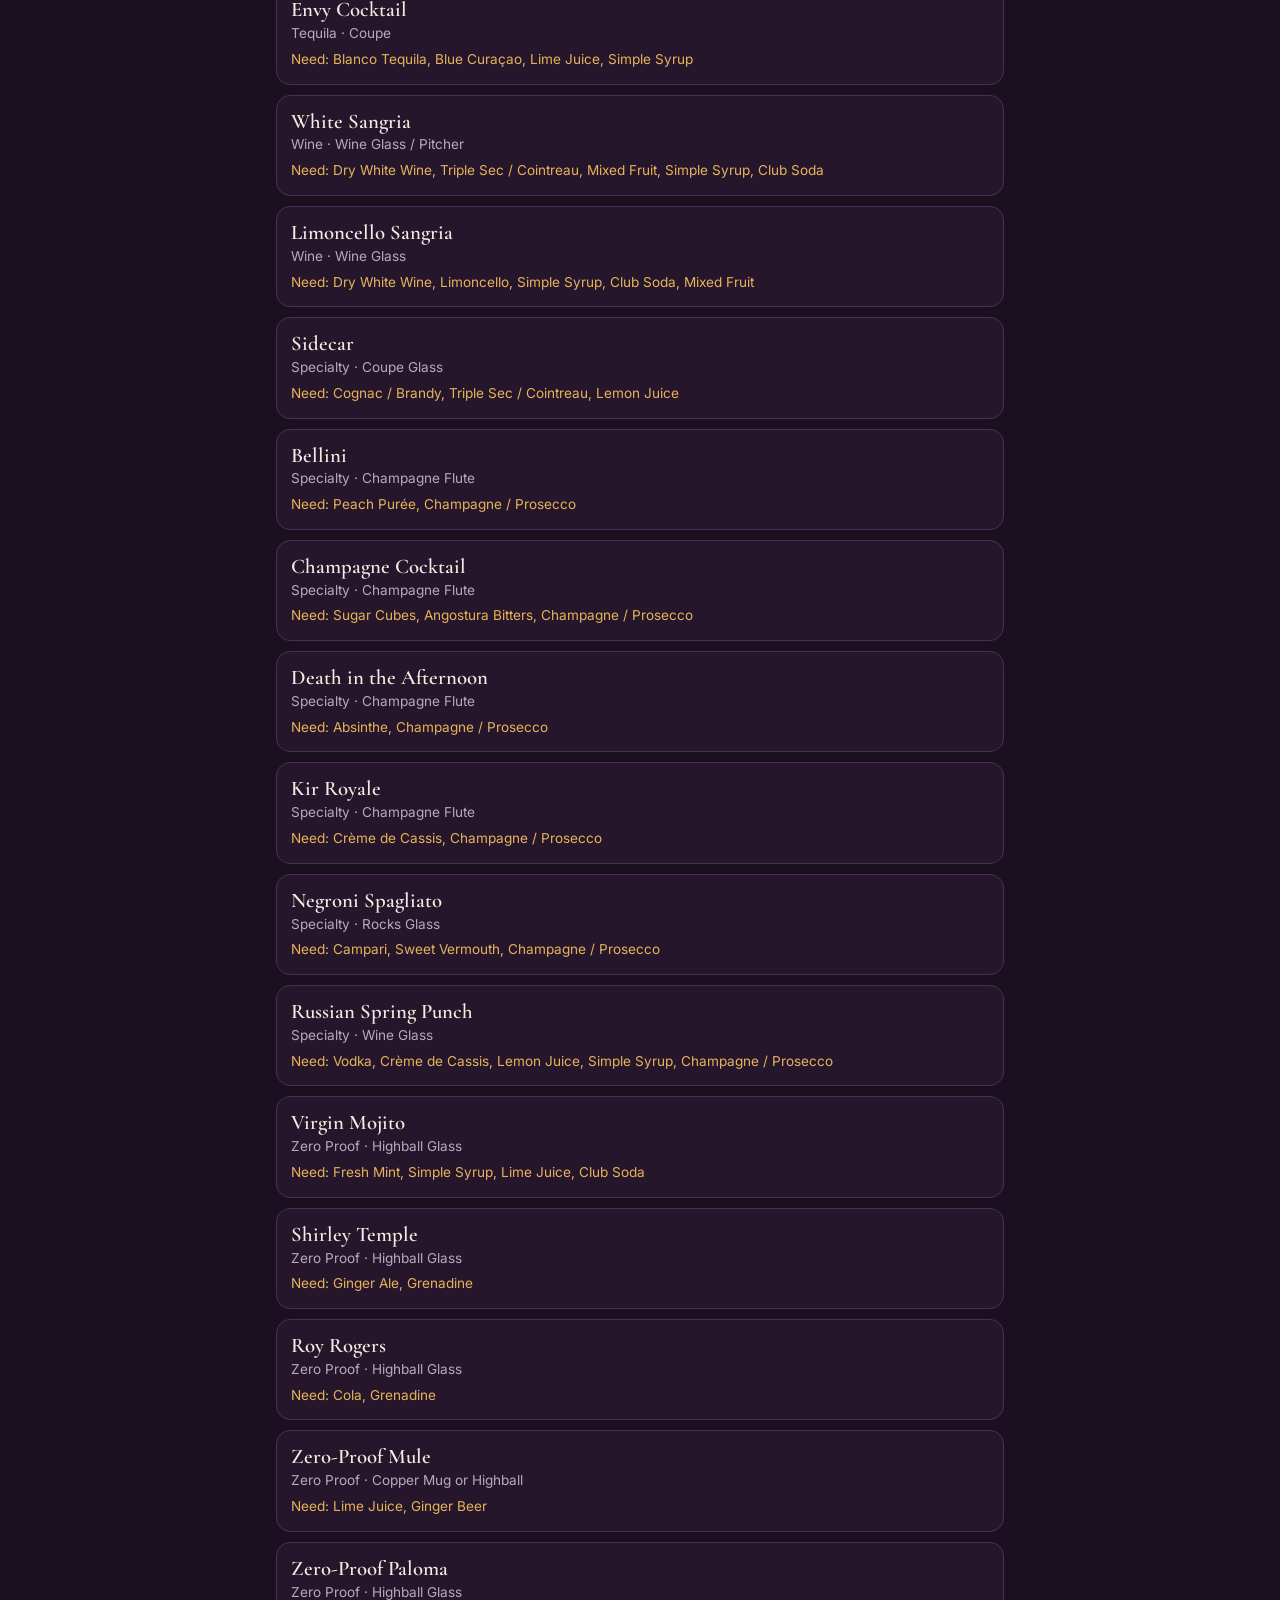
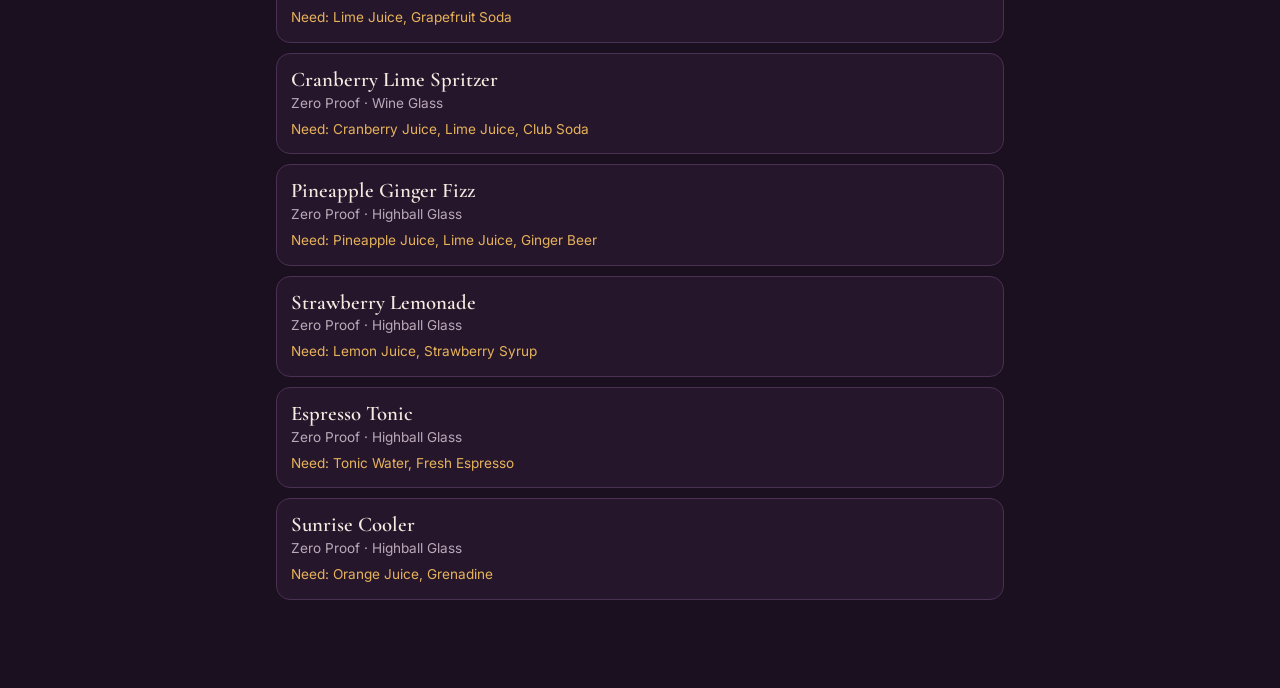
==== commit 8f137a16: "Make the app feel fixed: no text selection, no zoom, no bounce Only input boxes can be selected or e" ====
--- a/index.html
+++ b/index.html
@@ -2,7 +2,7 @@
 <html lang="en">
 <head>
 <meta charset="utf-8">
-<meta name="viewport" content="width=device-width, initial-scale=1, viewport-fit=cover">
+<meta name="viewport" content="width=device-width, initial-scale=1, maximum-scale=1, user-scalable=no, viewport-fit=cover">
 <meta name="theme-color" content="#1b1020">
 <meta name="description" content="A home bar companion: what you can mix tonight, your bottles, a guest menu and a shopping list.">
 <title>Artemis Lounge</title>
--- a/styles.css
+++ b/styles.css
@@ -107,7 +107,7 @@
 .check { display: flex; gap: 12px; align-items: center; padding: 12px 0; border-bottom: 1px solid var(--line); }
 .check input { width: 22px; height: 22px; accent-color: var(--gold); }
 .check.done .grow { text-decoration: line-through; color: var(--muted); }
-.qr { background: #fff; padding: 12px; border-radius: 12px; display: inline-block; }
+.qr { background: #fff; padding: 12px; border-radius: 12px; display: inline-block; margin: 16px 0 6px; }
 .qr img, .qr canvas { display: block; }
 .menu-item { border-bottom: 1px solid var(--line); padding: 12px 0; }
 .menu-item textarea { min-height: 60px; }
@@ -206,3 +206,36 @@
 .chip .ccount { font-size: .75rem; opacity: .7; margin-left: 2px; }
 
 .top-btns { display: flex; gap: 8px; flex: none; }
+.shot-box { margin: 4px 0 14px; }
+.shot-prev { display: block; max-width: 100%; max-height: 220px; margin: 10px auto 0; border-radius: 10px; border: 1px solid var(--gold-dim); }
+.shot-wrap { display: block; width: 100%; padding: 0; border: 1px solid var(--gold-dim); border-radius: 12px; overflow: hidden; background: none; cursor: zoom-in; max-height: 260px; }
+.shot-wrap.open { max-height: none; cursor: zoom-out; }
+.shot-full { display: block; width: 100%; }
+.levels button.on.three { background: #34472f; color: #b8d68a; font-weight: 600; }
+.qty { display: flex; align-items: center; border: 1px solid var(--line); border-radius: 999px; overflow: hidden; margin-right: 8px; flex: none; }
+.qty button { border: 0; background: transparent; color: var(--gold); width: 30px; height: 30px; font-size: 1.1rem; cursor: pointer; }
+.qty span { min-width: 18px; text-align: center; font-size: .9rem; }
+.qty.big { width: max-content; margin-top: 6px; }
+.qty.big button { width: 44px; height: 44px; }
+.qty.big input { width: 56px; text-align: center; border: 0; background: transparent; color: inherit; font-size: 1rem; -moz-appearance: textfield; }
+.qty.big input::-webkit-outer-spin-button, .qty.big input::-webkit-inner-spin-button { -webkit-appearance: none; margin: 0; }
+.pmenu .foot { display: flex; flex-direction: column; align-items: center; gap: 12px; }
+.pmenu .pqr { padding: 6px; }
+.pmenu .psec { font-family: var(--sans); font-size: 9pt; letter-spacing: .2em; text-transform: uppercase; color: #9c8143; margin: 22px 0 12px; }
+.pmenu .psec:first-of-type { margin-top: 0; }
+.pmenu .pframe { border: 1.5px solid #9c8143; outline: 1px solid #c9b27a; outline-offset: 5px; padding: 26px 30px 22px; margin: 8px; }
+.pmenu .fan { display: block; width: 90px; margin: 0 auto 6px; color: #9c8143; }
+.pmenu .rule { display: block; width: 200px; margin: 8px auto 18px; color: #9c8143; }
+.pmenu .dot { display: block; width: 12px; margin: 0 auto 14px; color: #c9b27a; }
+.pmenu h1 { text-transform: uppercase; letter-spacing: .14em; }
+.pmenu .psec { display: flex; align-items: center; gap: 10px; font-family: var(--serif); font-size: 12pt; letter-spacing: .3em; max-width: 420px; margin-left: auto; margin-right: auto; }
+.pmenu .psec::before, .pmenu .psec::after { content: ""; flex: 1; height: 1px; background: #c9b27a; }
+.pmenu .drink span { font-style: italic; }
+.check.pack .sub-note { display: block; color: var(--muted); font-size: .85rem; }
+.check.pack .sub-note.warn { color: var(--amber); }
+/* Feel like an app: words and pictures can't be selected or dragged, only the
+   boxes you type in. The page doesn't zoom, and it doesn't stretch or bounce at the ends. */
+html { -webkit-text-size-adjust: 100%; text-size-adjust: 100%; overscroll-behavior: none; }
+body { -webkit-user-select: none; user-select: none; -webkit-touch-callout: none; touch-action: manipulation; overscroll-behavior: none; }
+input, textarea, select { -webkit-user-select: text; user-select: text; -webkit-touch-callout: default; font-size: max(16px, 1em); }
+img, svg { -webkit-user-drag: none; user-drag: none; }
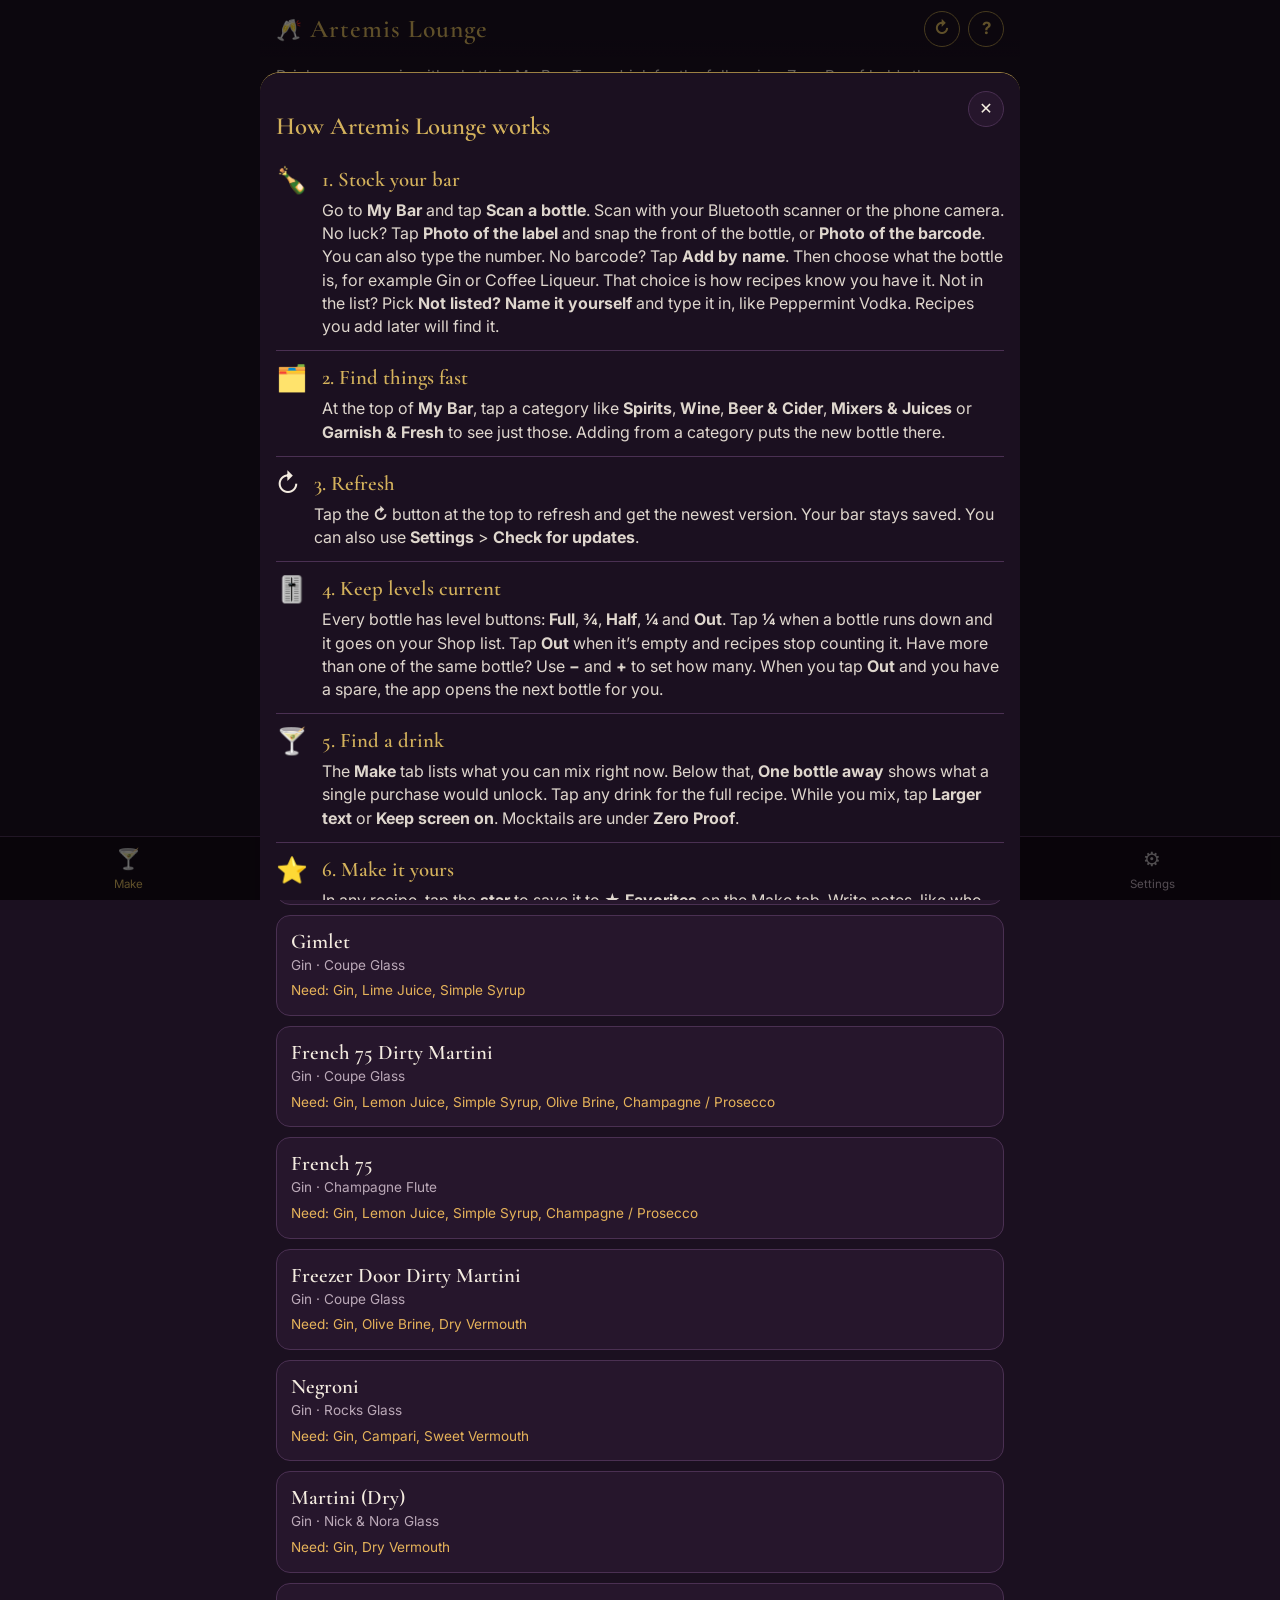
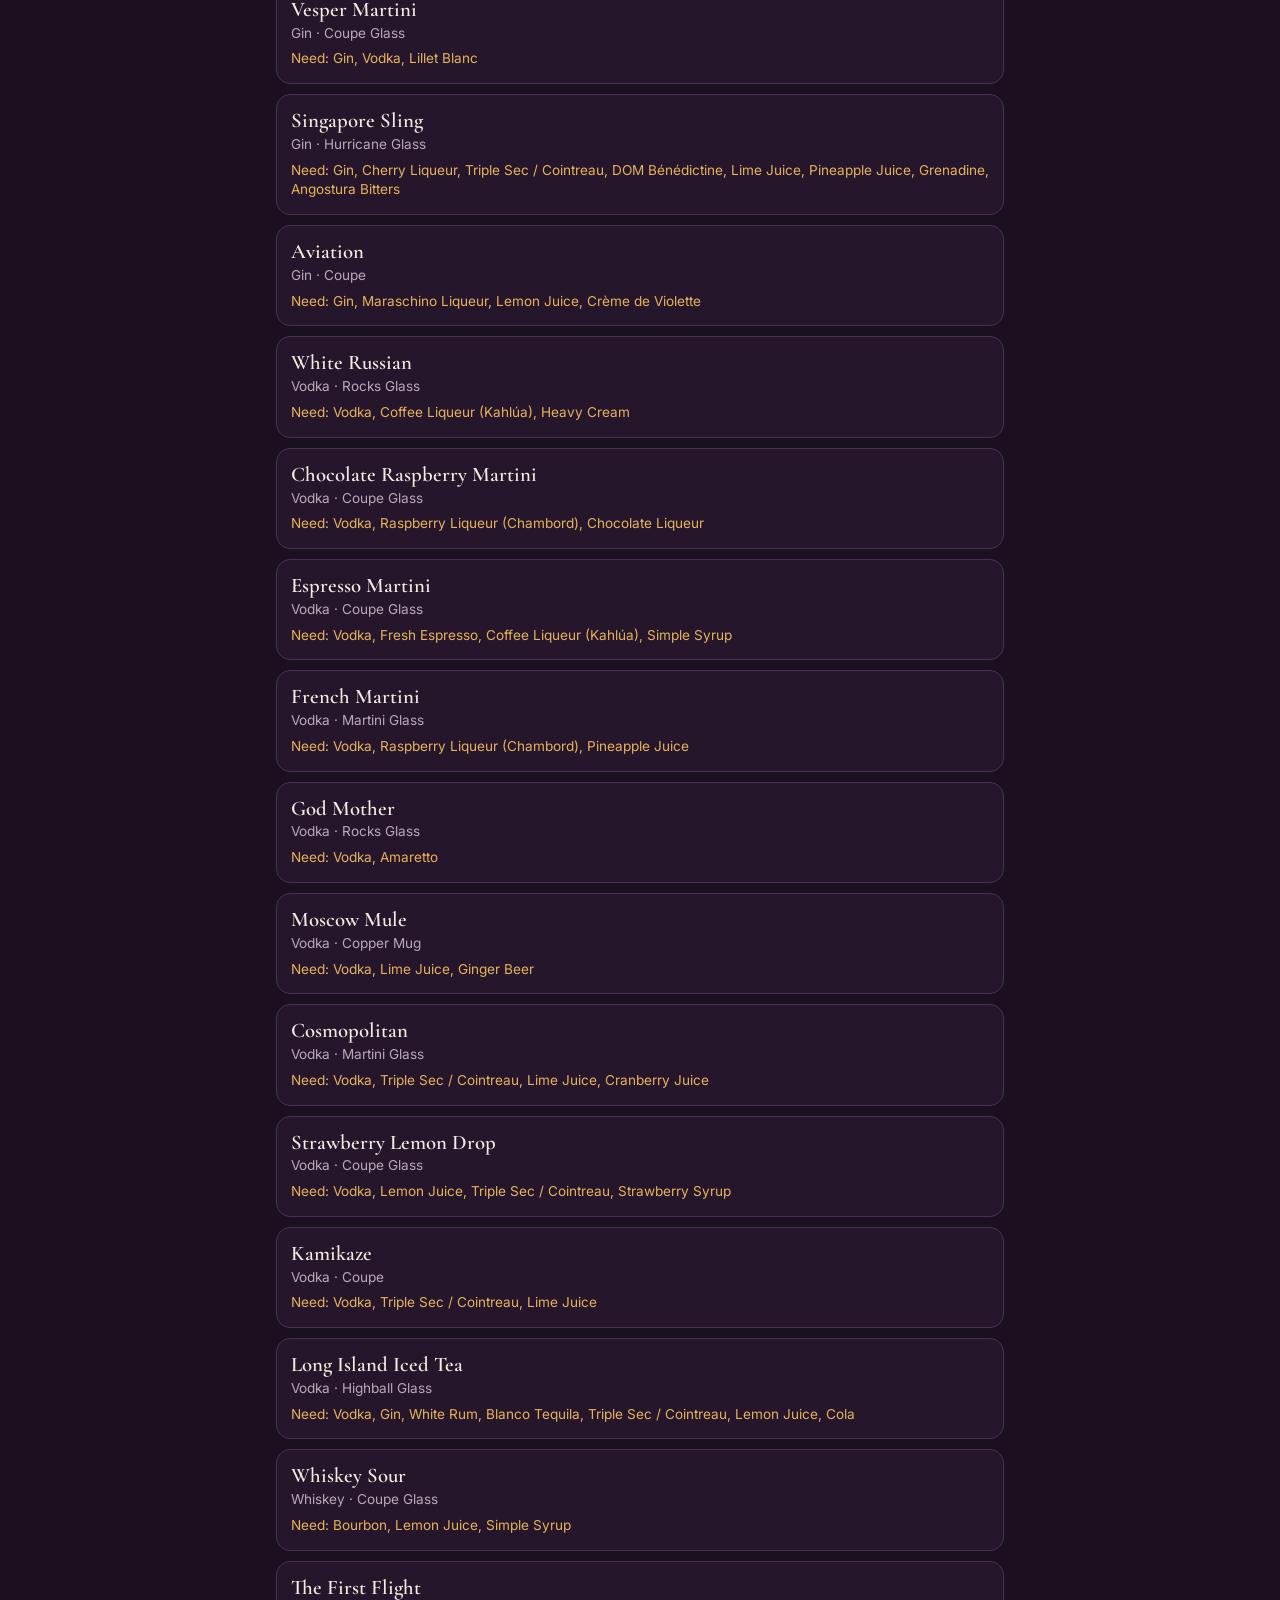
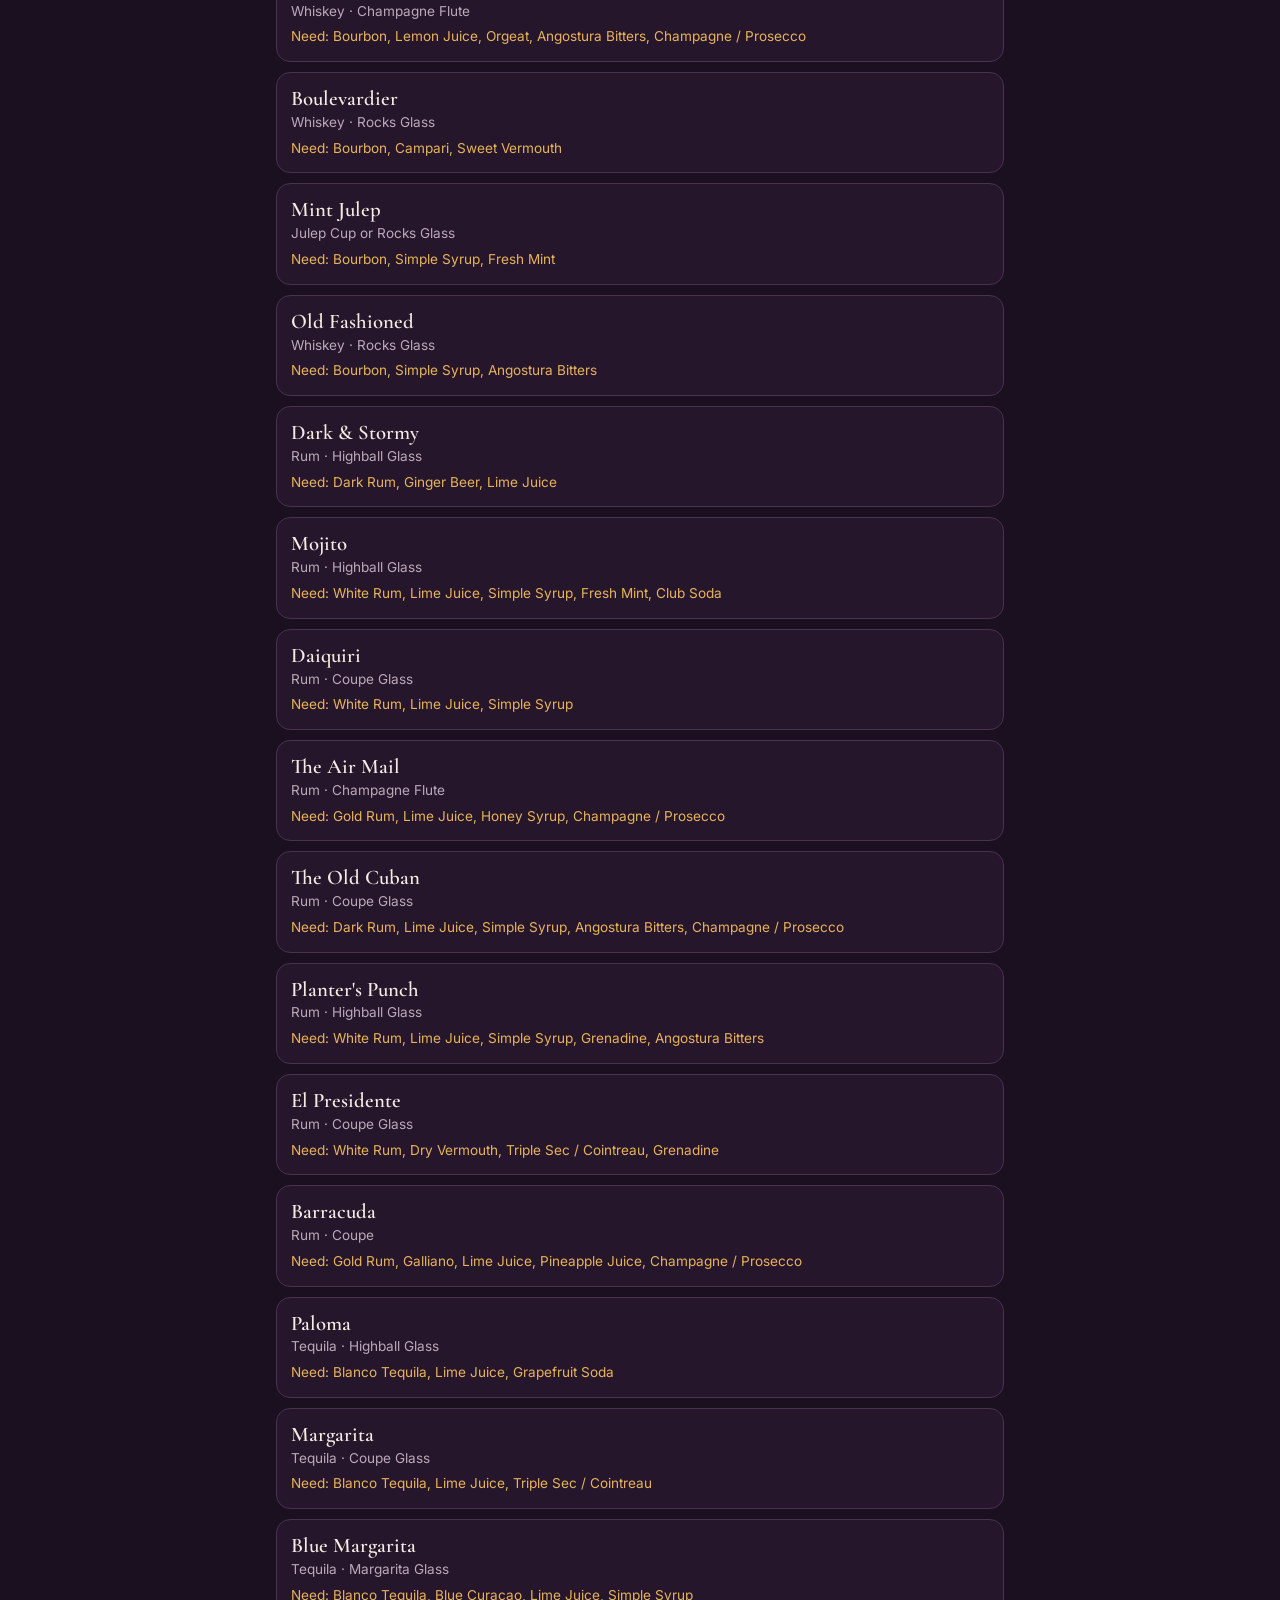
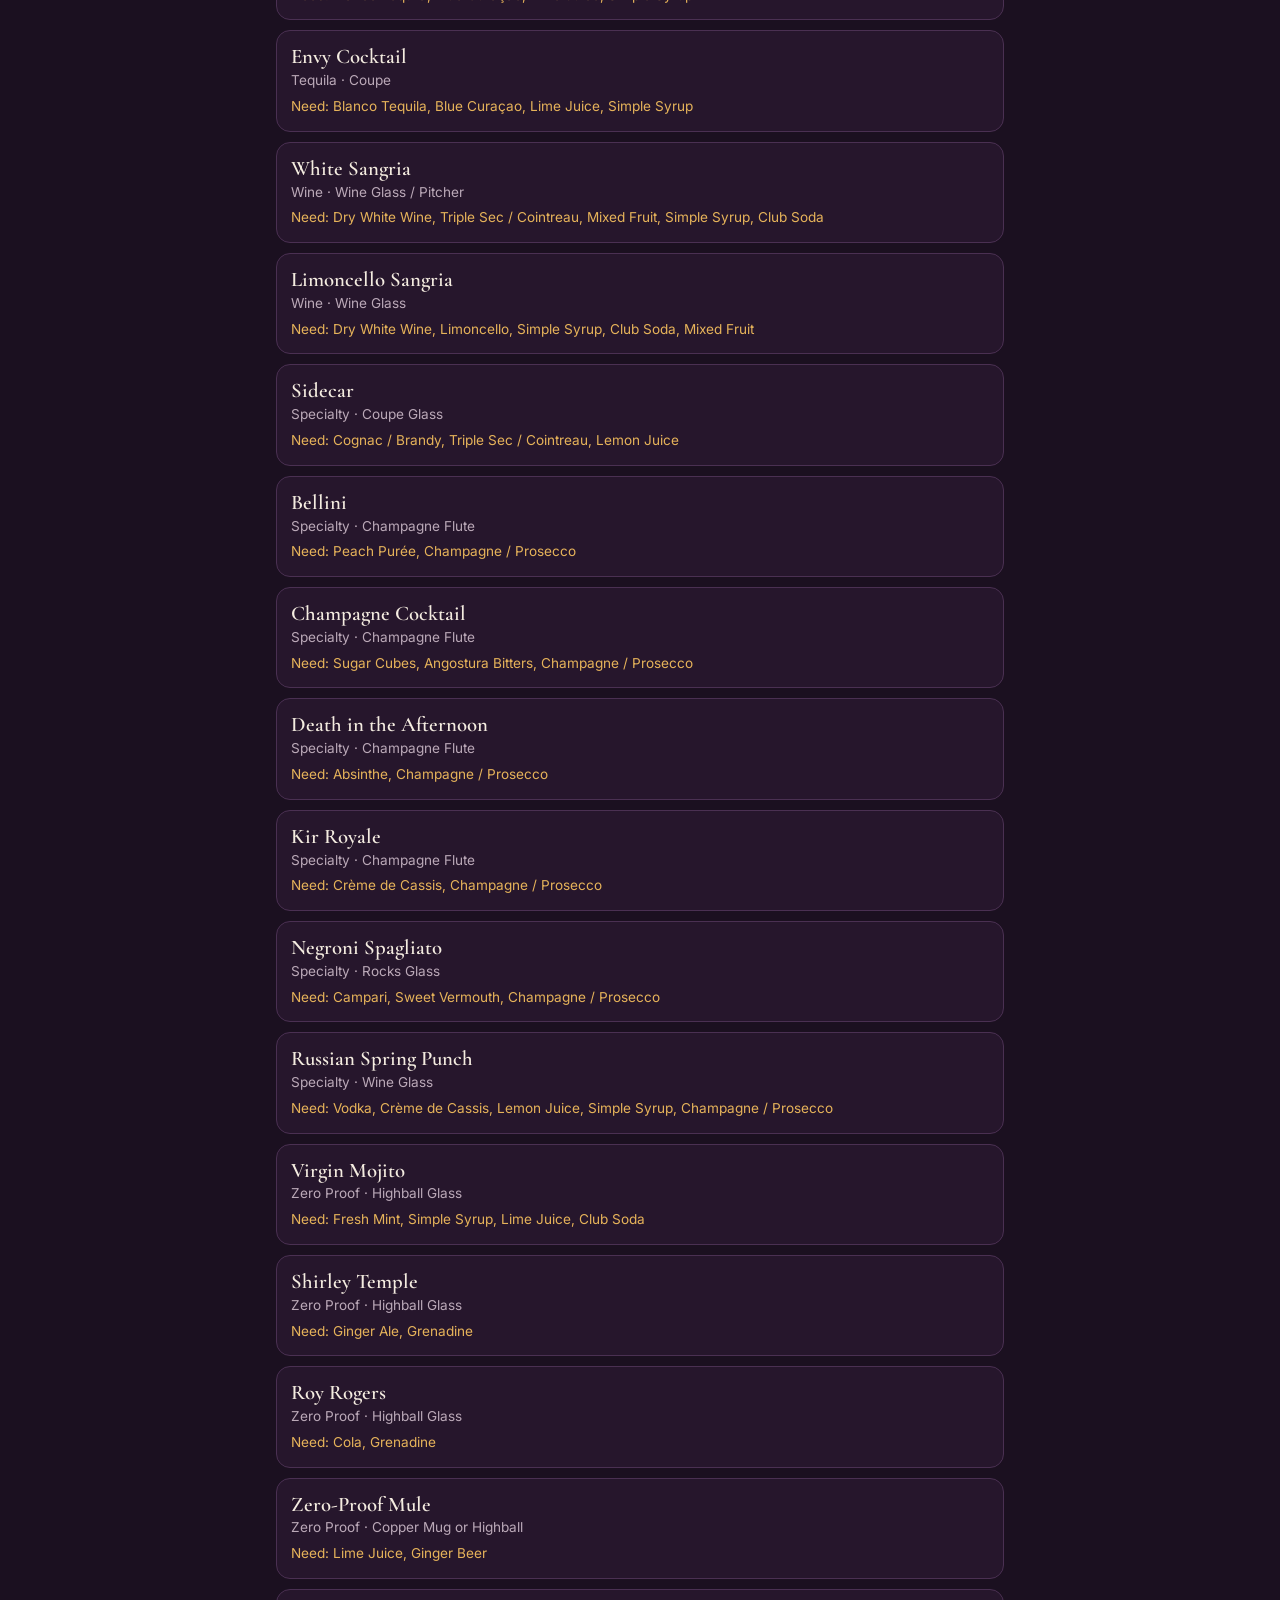
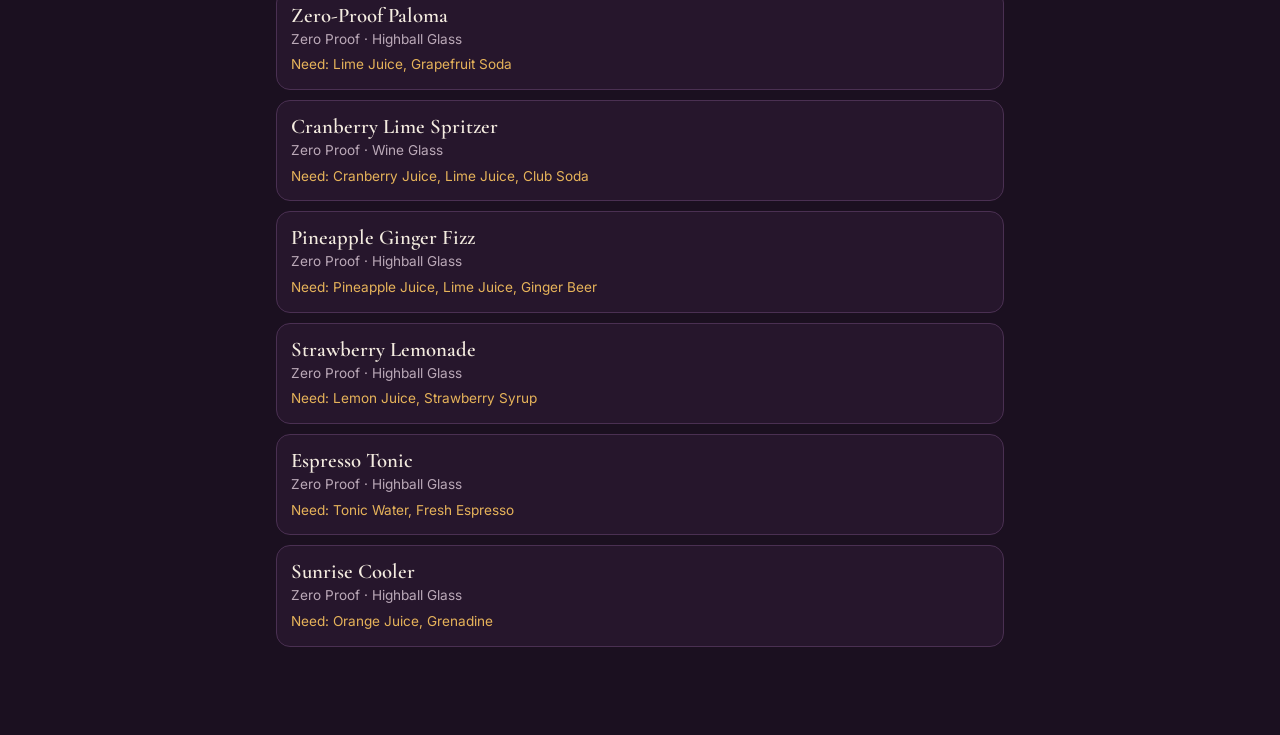
==== commit c263a46e: "Rename More to Settings and move Add your own recipe to Make Co-Authored-By: Claude Opus 5.5 (1M con" ====
--- a/index.html
+++ b/index.html
@@ -29,7 +29,7 @@
   <button data-tab="bar"><span class="ti" aria-hidden="true">🍾</span>My Bar</button>
   <button data-tab="menu"><span class="ti" aria-hidden="true">📜</span>Menu</button>
   <button data-tab="shop"><span class="ti" aria-hidden="true">🛒</span>Shop</button>
-  <button data-tab="more"><span class="ti" aria-hidden="true">⋯</span>More</button>
+  <button data-tab="more"><span class="ti" aria-hidden="true">⚙️</span>Settings</button>
 </nav>
 
 <div id="sheet" class="sheet" hidden>
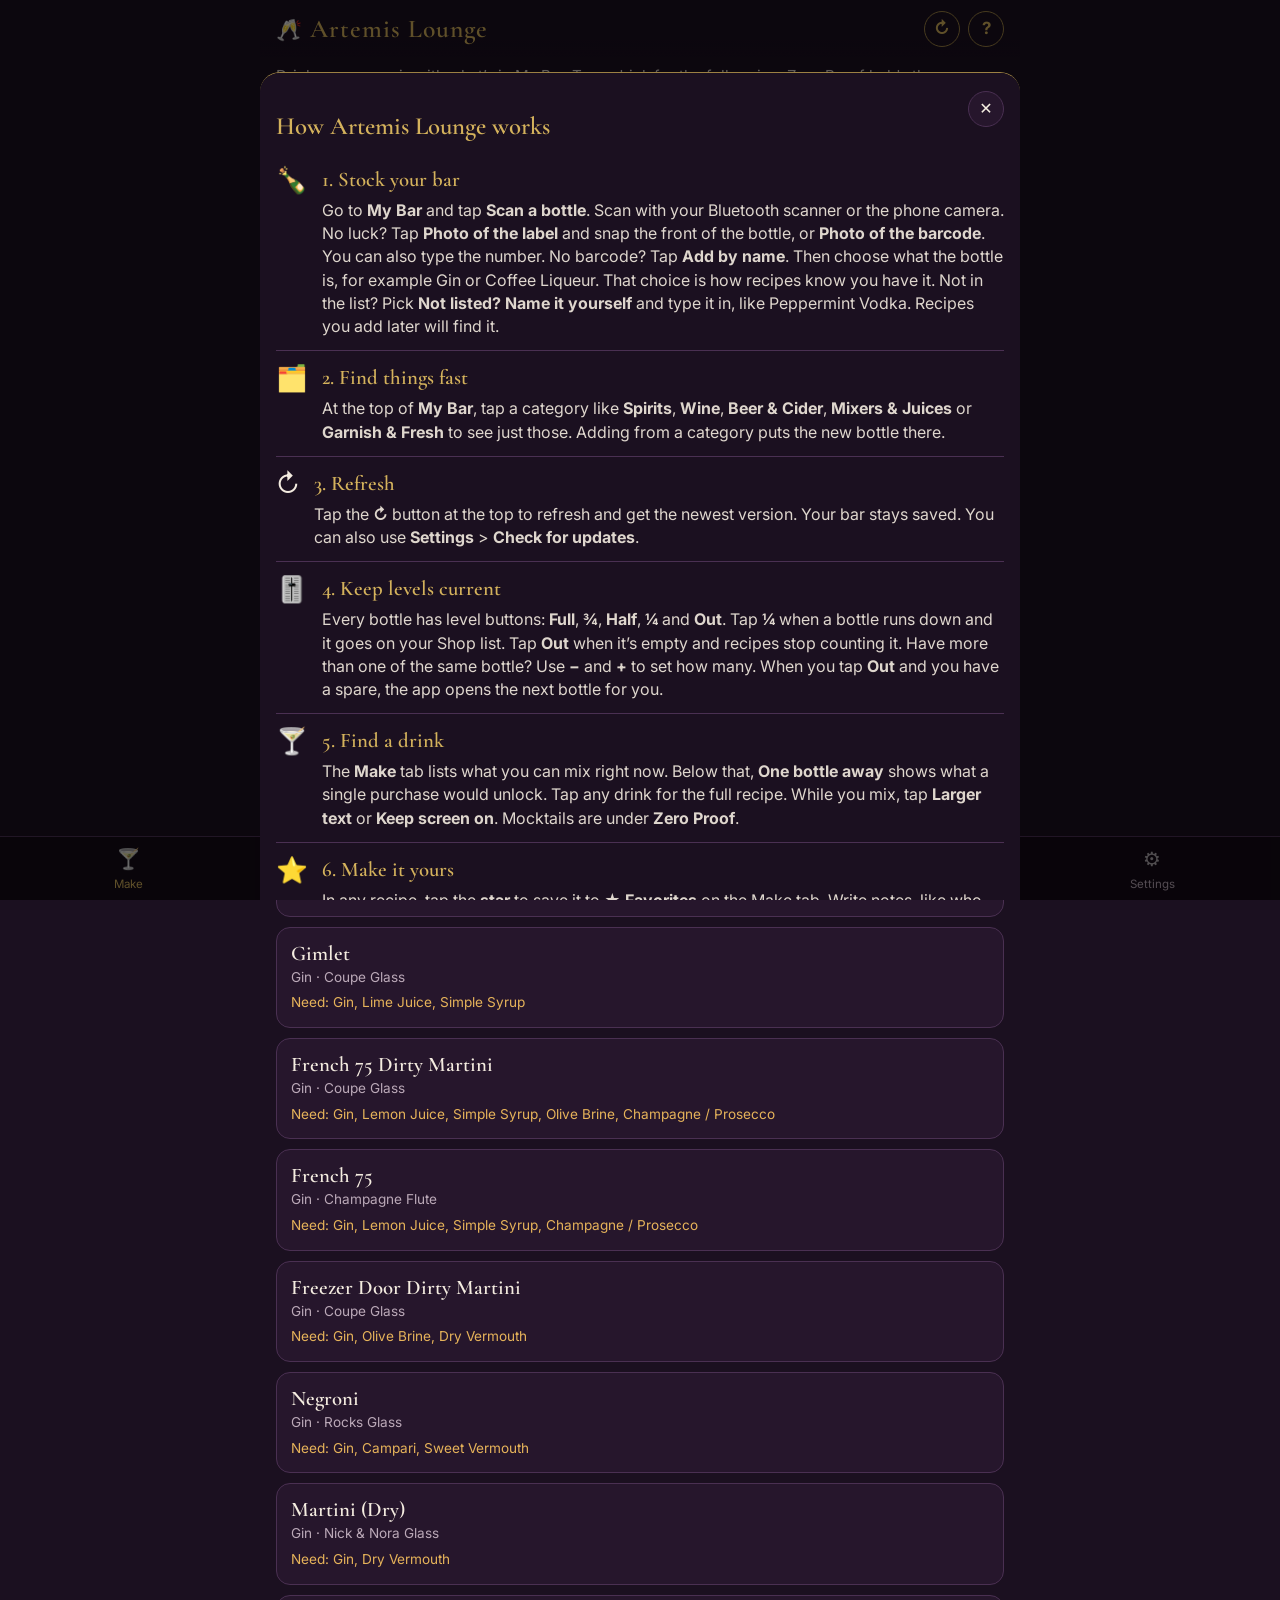
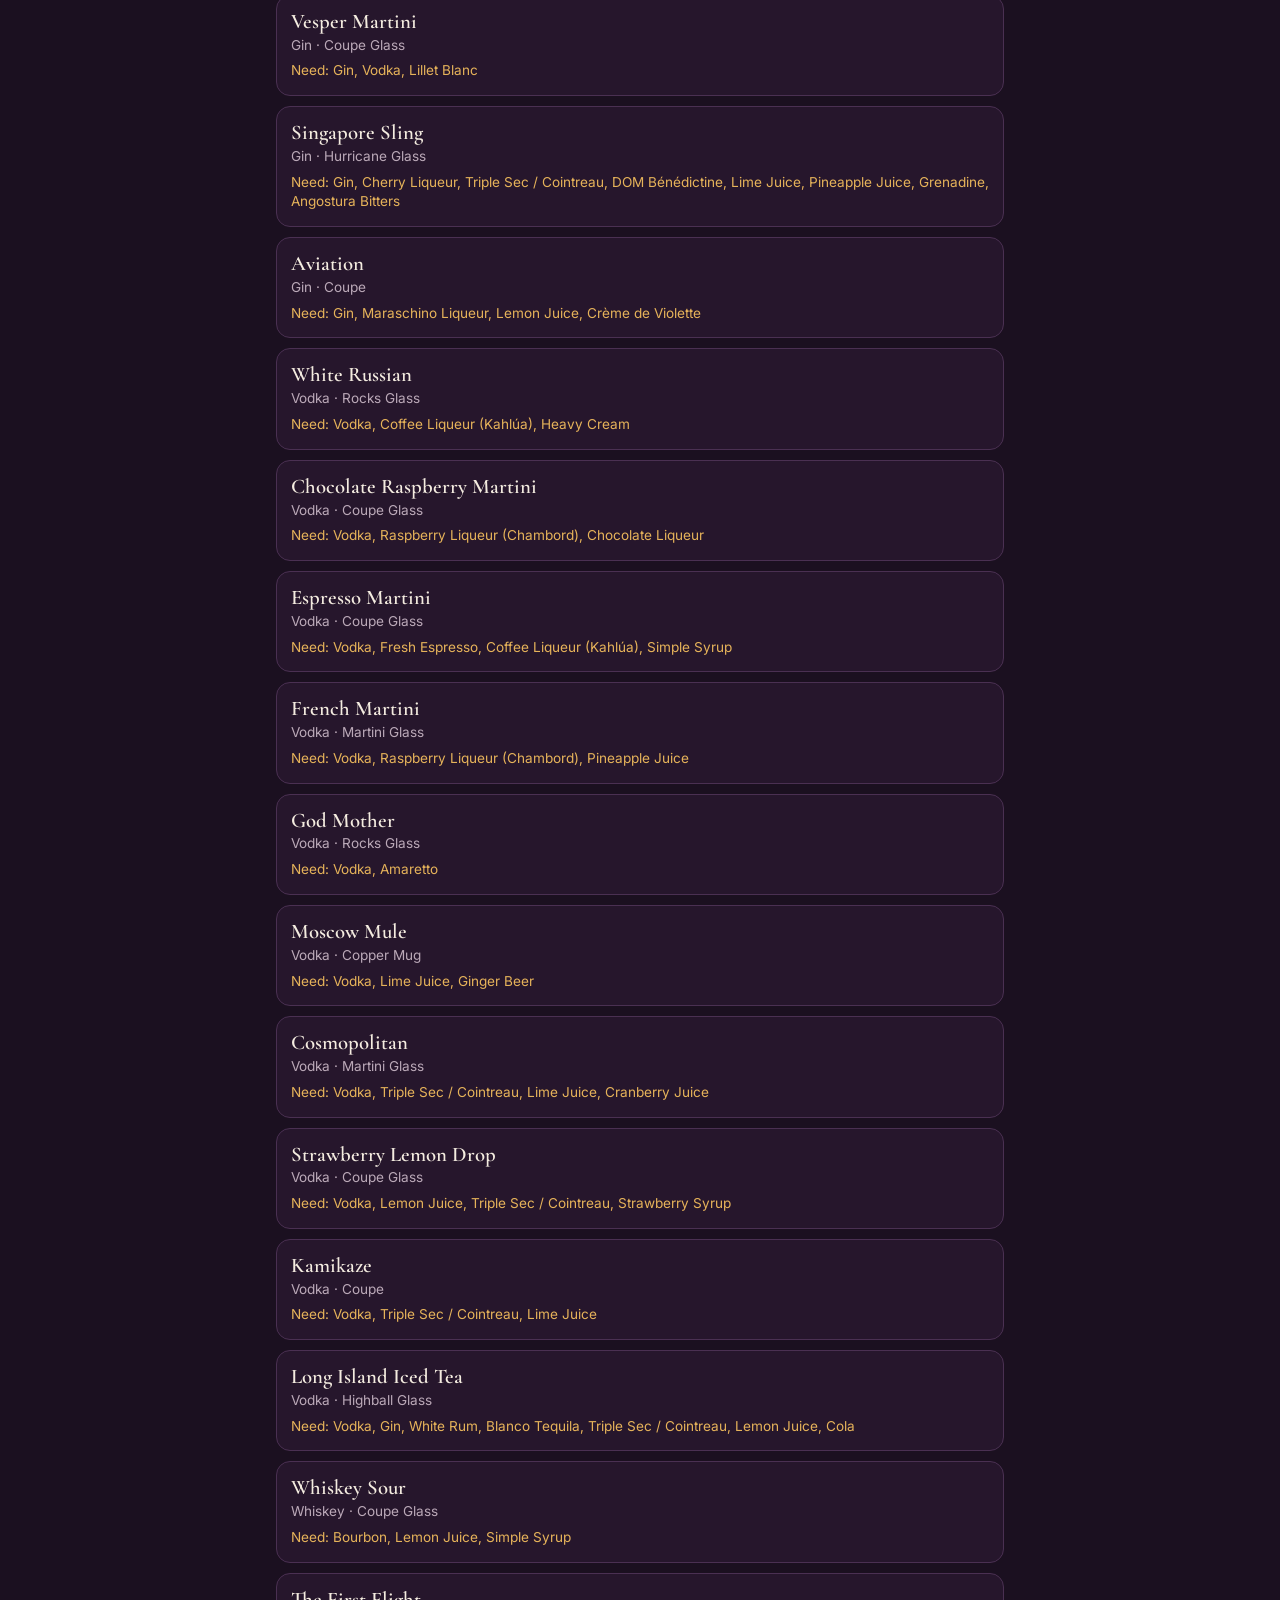
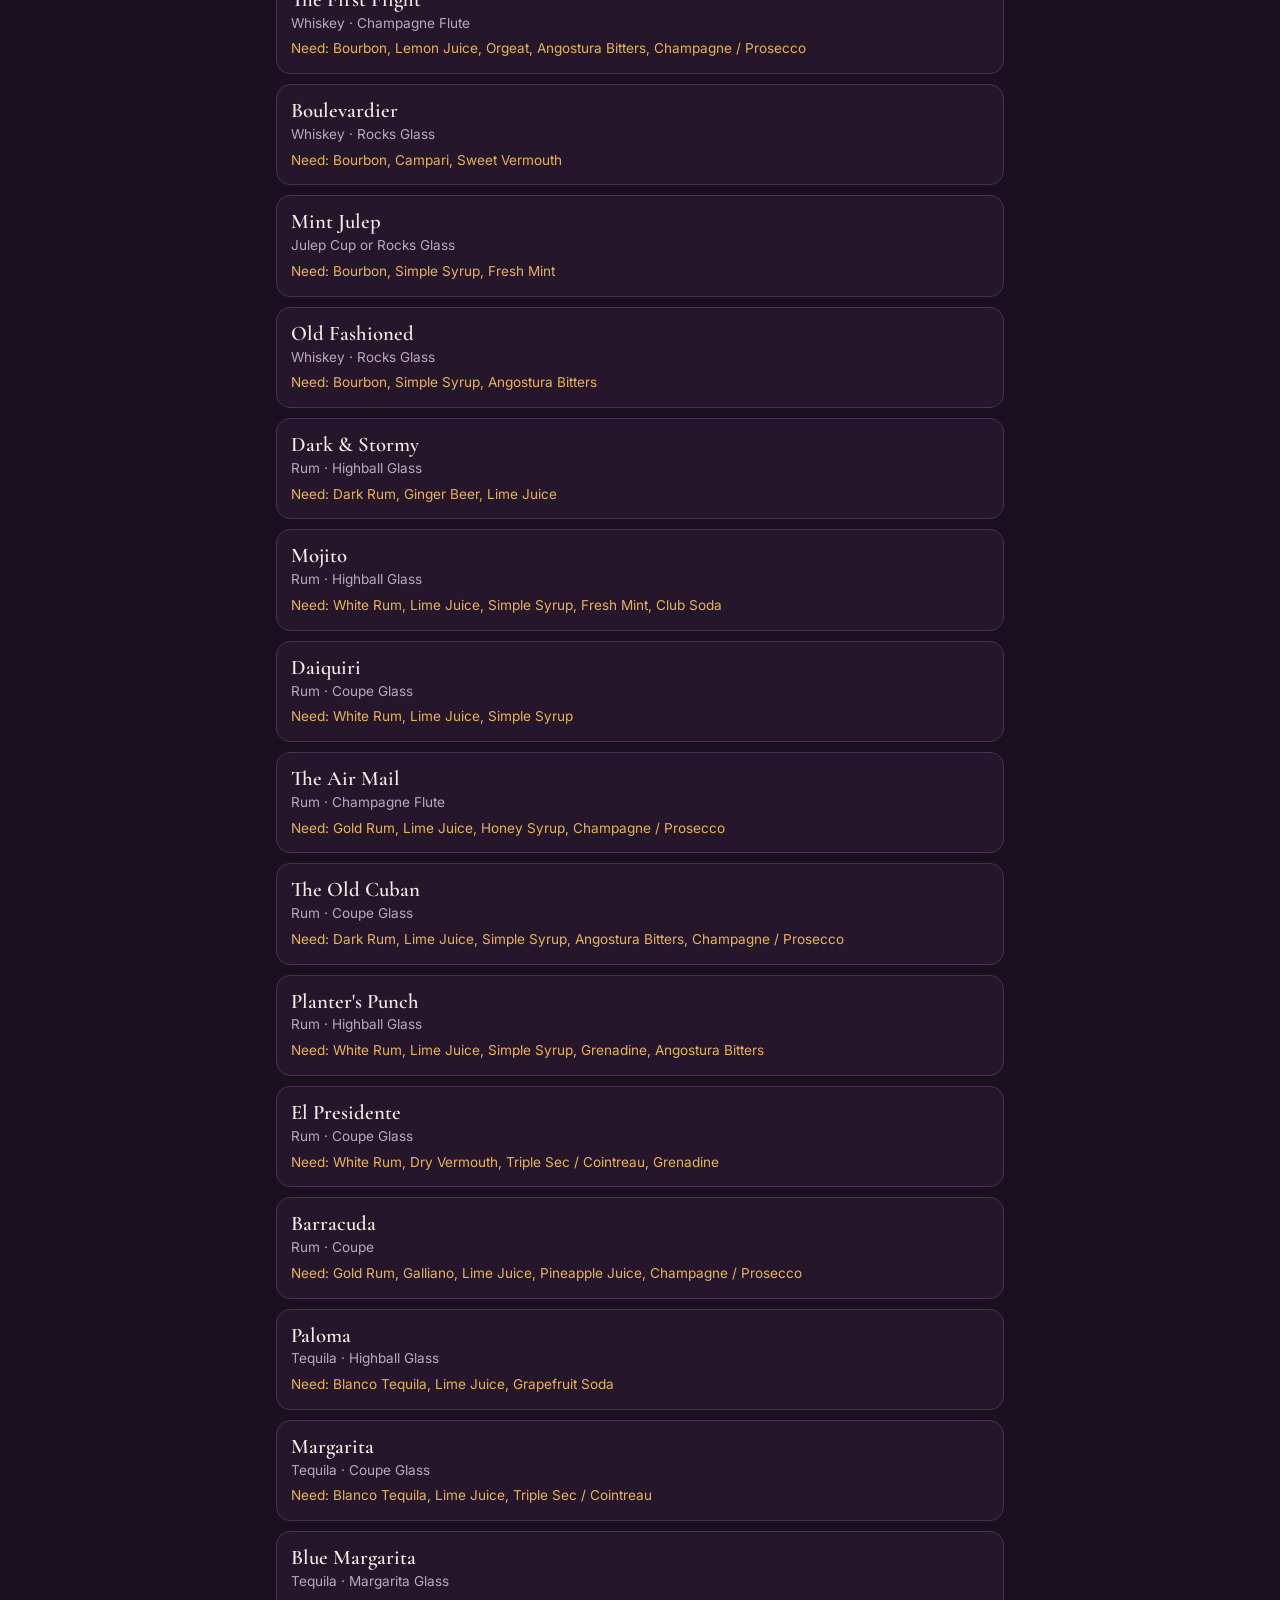
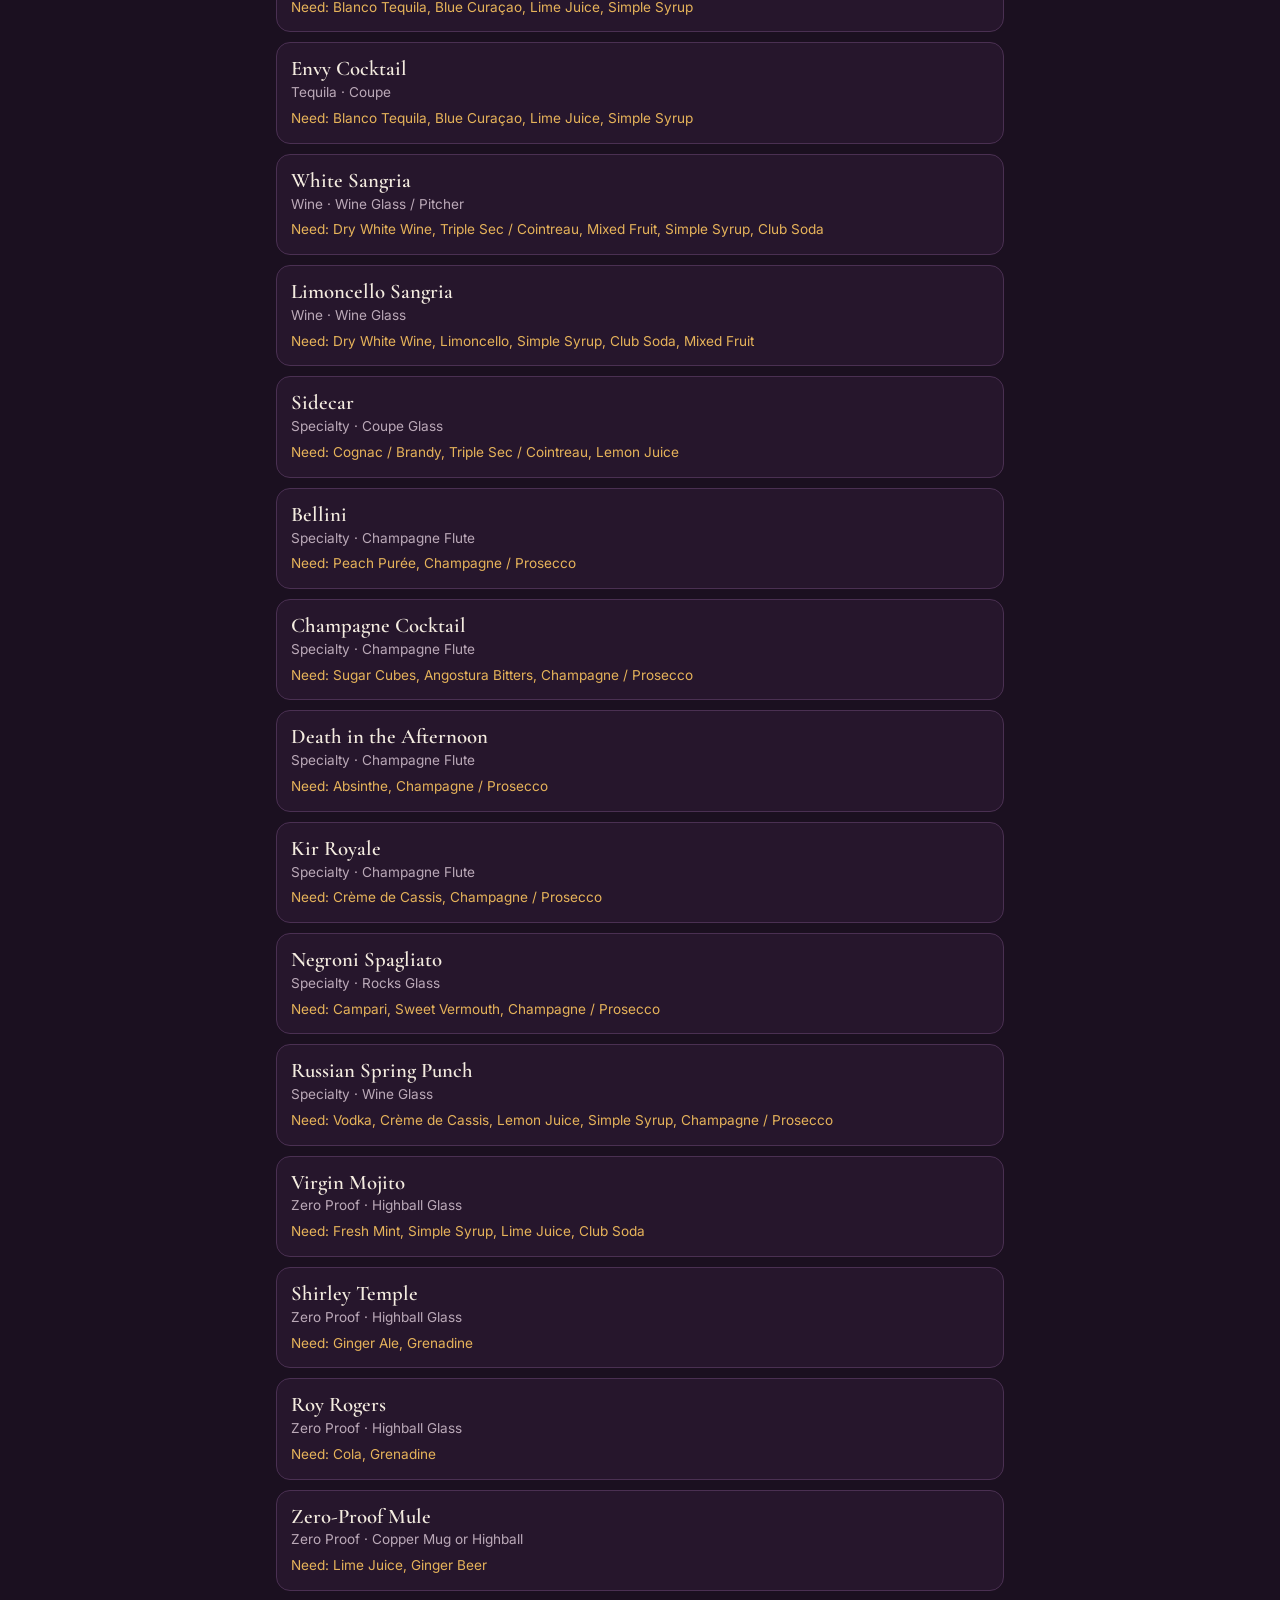
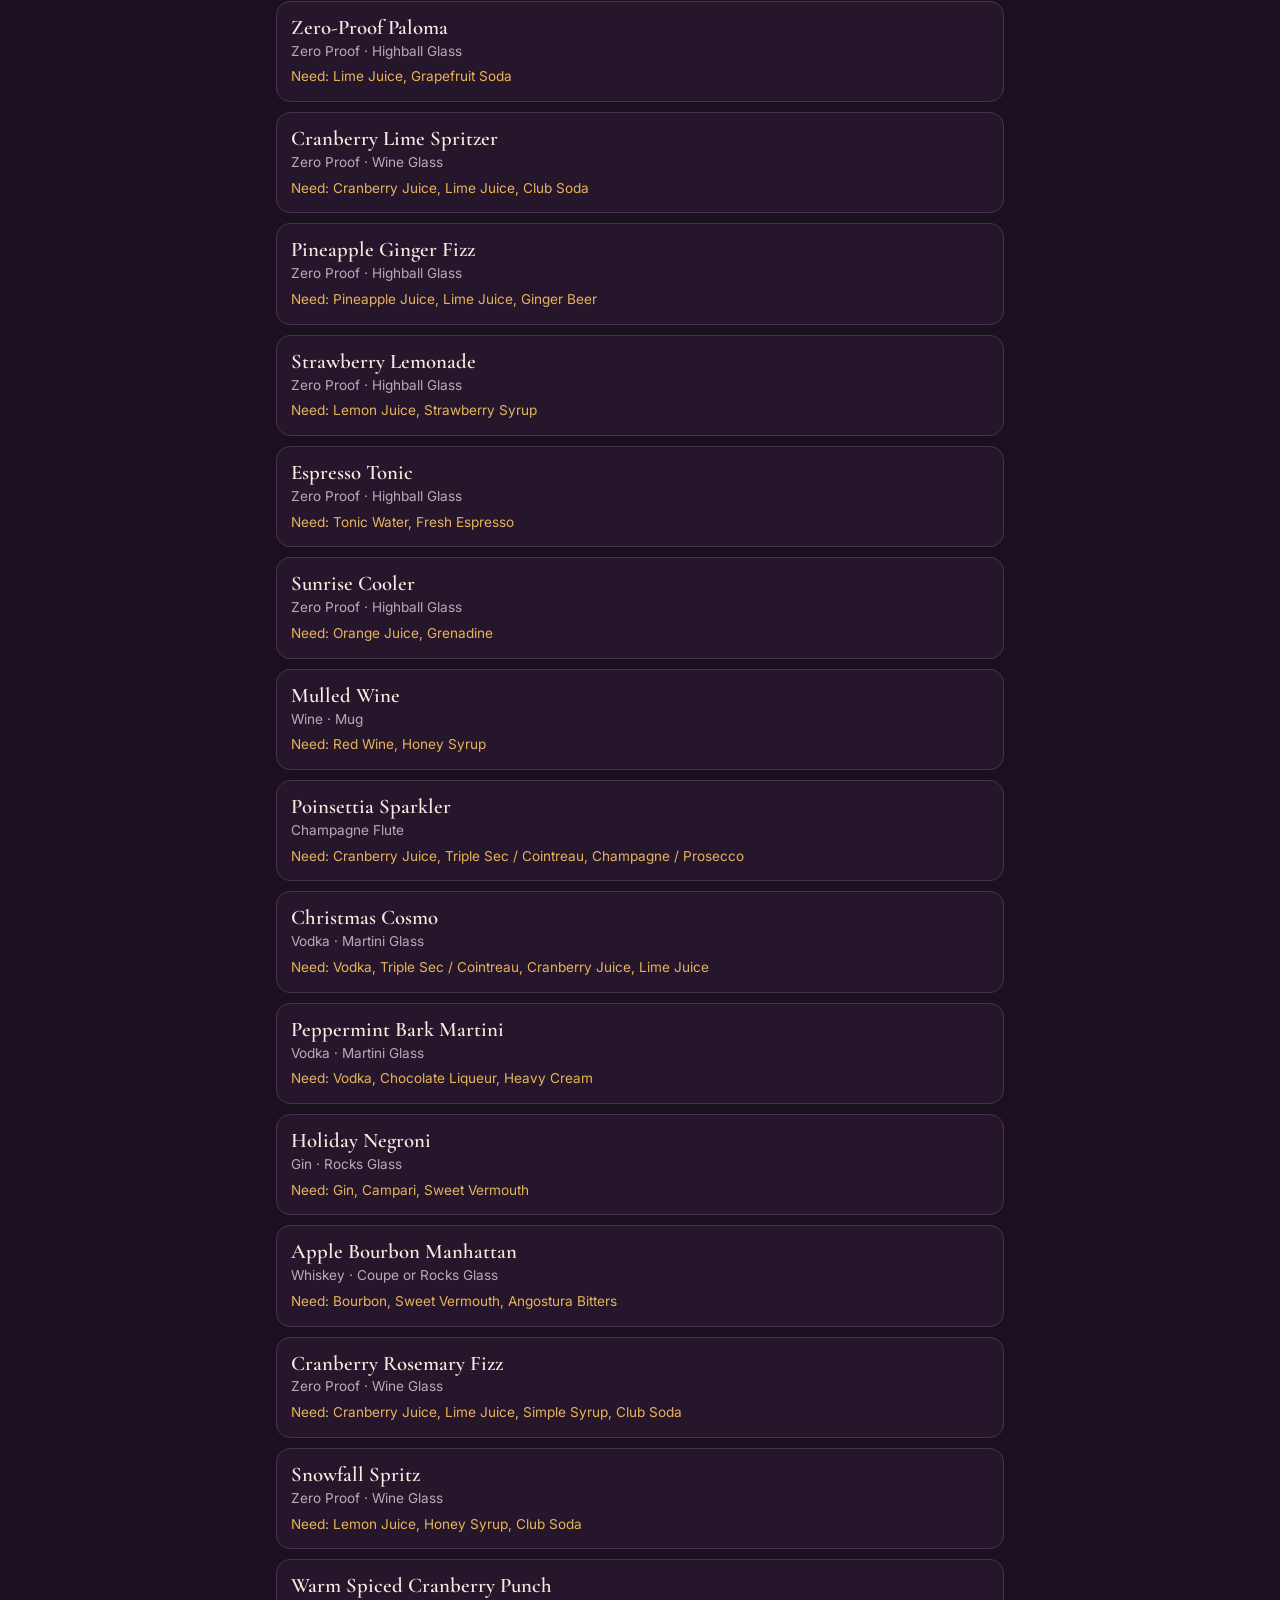
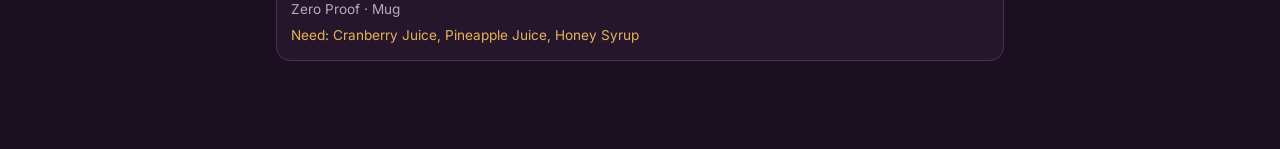
==== commit 96a7e7ce: "Mid-century modern holiday look for party invites Party guest page and printed party PDF get a cream" ====
--- a/index.html
+++ b/index.html
@@ -12,7 +12,7 @@
 <meta name="apple-mobile-web-app-capable" content="yes">
 <meta name="apple-mobile-web-app-status-bar-style" content="black-translucent">
 <link rel="preconnect" href="https://fonts.googleapis.com">
-<link rel="stylesheet" href="https://fonts.googleapis.com/css2?family=Cormorant+Garamond:wght@500;600;700&family=Inter:wght@400;500;600&display=swap">
+<link rel="stylesheet" href="https://fonts.googleapis.com/css2?family=Cormorant+Garamond:wght@500;600;700&family=Inter:wght@400;500;600&family=Josefin+Sans:wght@400;600;700&display=swap">
 <link rel="stylesheet" href="styles.css">
 </head>
 <body>
--- a/styles.css
+++ b/styles.css
@@ -239,3 +239,82 @@
 body { -webkit-user-select: none; user-select: none; -webkit-touch-callout: none; touch-action: manipulation; overscroll-behavior: none; }
 input, textarea, select { -webkit-user-select: text; user-select: text; -webkit-touch-callout: default; font-size: max(16px, 1em); }
 img, svg { -webkit-user-drag: none; user-drag: none; }
+[hidden]{display:none !important}
+#clearMenu { margin-top: 18px; }
+#packBtn { margin-top: 10px; }
+/* One printed page: measured off screen at page width, then scaled to fit */
+@page { margin: 0.4in; }
+#printArea.measure { display: block !important; position: absolute; left: -10000px; top: 0; width: 7in; background: #fff; }
+.pmenu { box-sizing: border-box; transform-origin: top left; }
+@media print {
+  html, body { background: #fff !important; padding: 0 !important; margin: 0 !important; height: auto !important; overflow: visible !important; }
+  #printArea { width: 7in; margin: 0 auto; overflow: hidden; break-after: avoid; }
+  .pmenu, .pmenu .pframe, .pmenu .drink { break-inside: avoid; page-break-inside: avoid; }
+}
+.pmenu.two .plist { column-count: 2; column-gap: 40px; }
+.pmenu.two .plist .drink { display: inline-block; width: 100%; }
+.pmenu.two .plist .psec { break-after: avoid; }
+.pmenu .psoft span { font-size: 11pt; }
+/* Party invite, printed */
+.pmenu .pkick { font-family: var(--sans); font-size: 9pt; letter-spacing: .3em; text-transform: uppercase; color: #9c8143; margin-bottom: 4px; }
+.pmenu .phost { font-style: italic; font-size: 13pt; color: #555; margin-top: 4px; }
+.pmenu .pdate { font-size: 17pt; font-weight: 600; letter-spacing: .06em; margin-bottom: 12px; }
+.pmenu .pstops { display: flex; justify-content: center; gap: 28px; margin: 0 auto 12px; max-width: 600px; }
+.pmenu .pstop { flex: 1; }
+.pmenu .pstop b { display: block; font-size: 13pt; font-weight: 600; margin: 2px 0; }
+.pmenu .pstop span { display: block; font-family: var(--sans); font-size: 10pt; color: #555; }
+.pmenu .pstop .paddr { font-size: 9pt; color: #777; }
+.pmenu .ptime { font-family: var(--sans); font-size: 10pt; letter-spacing: .2em; color: #9c8143; font-weight: 600; }
+.pmenu .pnote { font-family: var(--sans); font-size: 10pt; color: #555; margin: 4px auto; max-width: 520px; }
+.pmenu .pgive { margin: 12px auto 6px; max-width: 480px; border: 1px solid #c9b27a; padding: 8px 14px; }
+.pmenu .pgive b { display: block; font-size: 12pt; font-weight: 600; color: #9c8143; }
+.pmenu .pgive span { display: block; font-family: var(--sans); font-size: 9.5pt; color: #555; }
+/* A heading and its first item stay together in the same column */
+.pmenu .pkeep { break-inside: avoid; page-break-inside: avoid; }
+.pmenu.two .plist .pkeep { display: inline-block; width: 100%; }
+.pmenu .plist .pkeep .psec { margin-top: 22px; }
+.pmenu .plist > .pkeep:first-child .psec { margin-top: 0; }
+/* Desserts sit centered under both columns on the printed party menu */
+.pmenu .psweet { margin-top: 18px; }
+.pmenu .psweet .prow { display: flex; flex-wrap: wrap; justify-content: center; gap: 4px 34px; }
+.pmenu .psweet .drink { margin: 0 0 10px; max-width: 220px; }
+/* Savory food on the left, drinks on the right */
+.pmenu .pcols { display: flex; gap: 40px; align-items: flex-start; }
+.pmenu .pcol { flex: 1; min-width: 0; }
+.pmenu .pcol .psec:first-child { margin-top: 0; }
+.pmenu .pcol .psec { margin-top: 22px; }
+/* Giving-back box with its own QR code */
+.pmenu .pgive { display: flex; align-items: center; gap: 16px; text-align: left; max-width: 560px; }
+.pmenu .pgive .pgtext { flex: 1; }
+.pmenu .pgive .pgurl { margin-top: 4px; font-size: 8pt; color: #777; word-break: break-all; }
+.pmenu .pgqr canvas { display: block; }
+.pmenu a { color: inherit; }
+.pmenu .pstop a.paddr { display: block; font-family: var(--sans); font-size: 9pt; color: #777; text-decoration: underline; text-decoration-color: #c9b27a; }
+.pmenu .pgive { display: block; text-align: center; }
+.pmenu .pgive .plink { display: inline-block; margin-top: 6px; font-family: var(--sans); font-size: 10.5pt; font-weight: 600; color: #9c8143; text-decoration: underline; }
+.pmenu .pgive .pgurl { display: block; }
+/* RSVP line on the printed party page */
+.pmenu .prsvp { margin: 10px auto 4px; font-family: var(--sans); font-size: 10pt; color: #555; }
+.pmenu .prsvp b { display: block; font-family: var(--serif); font-size: 12pt; color: #9c8143; letter-spacing: .1em; }
+.pmenu .prsvp .plink { display: inline-block; margin: 2px 0; font-weight: 600; color: #9c8143; text-decoration: underline; }
+.pmenu .prsvp span { display: block; }
+.pmenu .prsvp span a { text-decoration: underline; }
+/* Mid-century modern holiday look for the printed party page */
+.pmenu.mcm { --mt: #2f7d74; --mr: #c8432b; --mm: #e2a52a; --ms: #6b6355; --mi: #2a2723; color: var(--mi); font-family: "Josefin Sans", var(--sans); }
+.pmenu.mcm .pframe { background: #fcf6e8; border: 3px solid var(--mt); outline: 0; border-radius: 22px; box-shadow: 7px 7px 0 var(--mm); }
+.pmenu.mcm .mtree { display: block; width: 92px; margin: 0 auto 6px; }
+.pmenu.mcm .mrule { display: block; width: 210px; margin: 10px auto 14px; }
+.pmenu.mcm .mdot { display: block; width: 12px; margin: 0 auto 10px; }
+.pmenu.mcm h1 { font-family: "Josefin Sans", var(--sans); font-weight: 700; color: var(--mt); letter-spacing: .1em; font-size: 30pt; }
+.pmenu.mcm .pkick { font-family: "Josefin Sans", var(--sans); font-weight: 700; color: var(--mr); letter-spacing: .32em; }
+.pmenu.mcm .phost { font-family: "Josefin Sans", var(--sans); font-style: normal; color: var(--ms); letter-spacing: .06em; font-size: 12pt; }
+.pmenu.mcm .pdate { font-family: "Josefin Sans", var(--sans); color: var(--mi); }
+.pmenu.mcm .ptime { display: inline-block; background: var(--mr); color: #fffaf0; border-radius: 999px; padding: 2px 10px 1px; letter-spacing: .14em; font-family: "Josefin Sans", var(--sans); font-weight: 700; }
+.pmenu.mcm .pstop b, .pmenu.mcm .drink b { font-family: "Josefin Sans", var(--sans); font-weight: 600; color: var(--mi); }
+.pmenu.mcm .drink span { color: var(--ms); }
+.pmenu.mcm .pgive { background: #fdf1d6; border: 2px dashed var(--mm); border-radius: 14px; }
+.pmenu.mcm .pgive b, .pmenu.mcm .prsvp b { font-family: "Josefin Sans", var(--sans); font-weight: 700; color: var(--mr); letter-spacing: .08em; }
+.pmenu.mcm .plink { color: var(--mt); }
+.pmenu.mcm .psec { font-family: "Josefin Sans", var(--sans); font-weight: 700; color: var(--mr); font-size: 10.5pt; letter-spacing: .26em; }
+.pmenu.mcm .psec::before, .pmenu.mcm .psec::after { background: var(--mt); height: 1.5px; }
+.pmenu.mcm .drink b i { color: var(--mt); }
